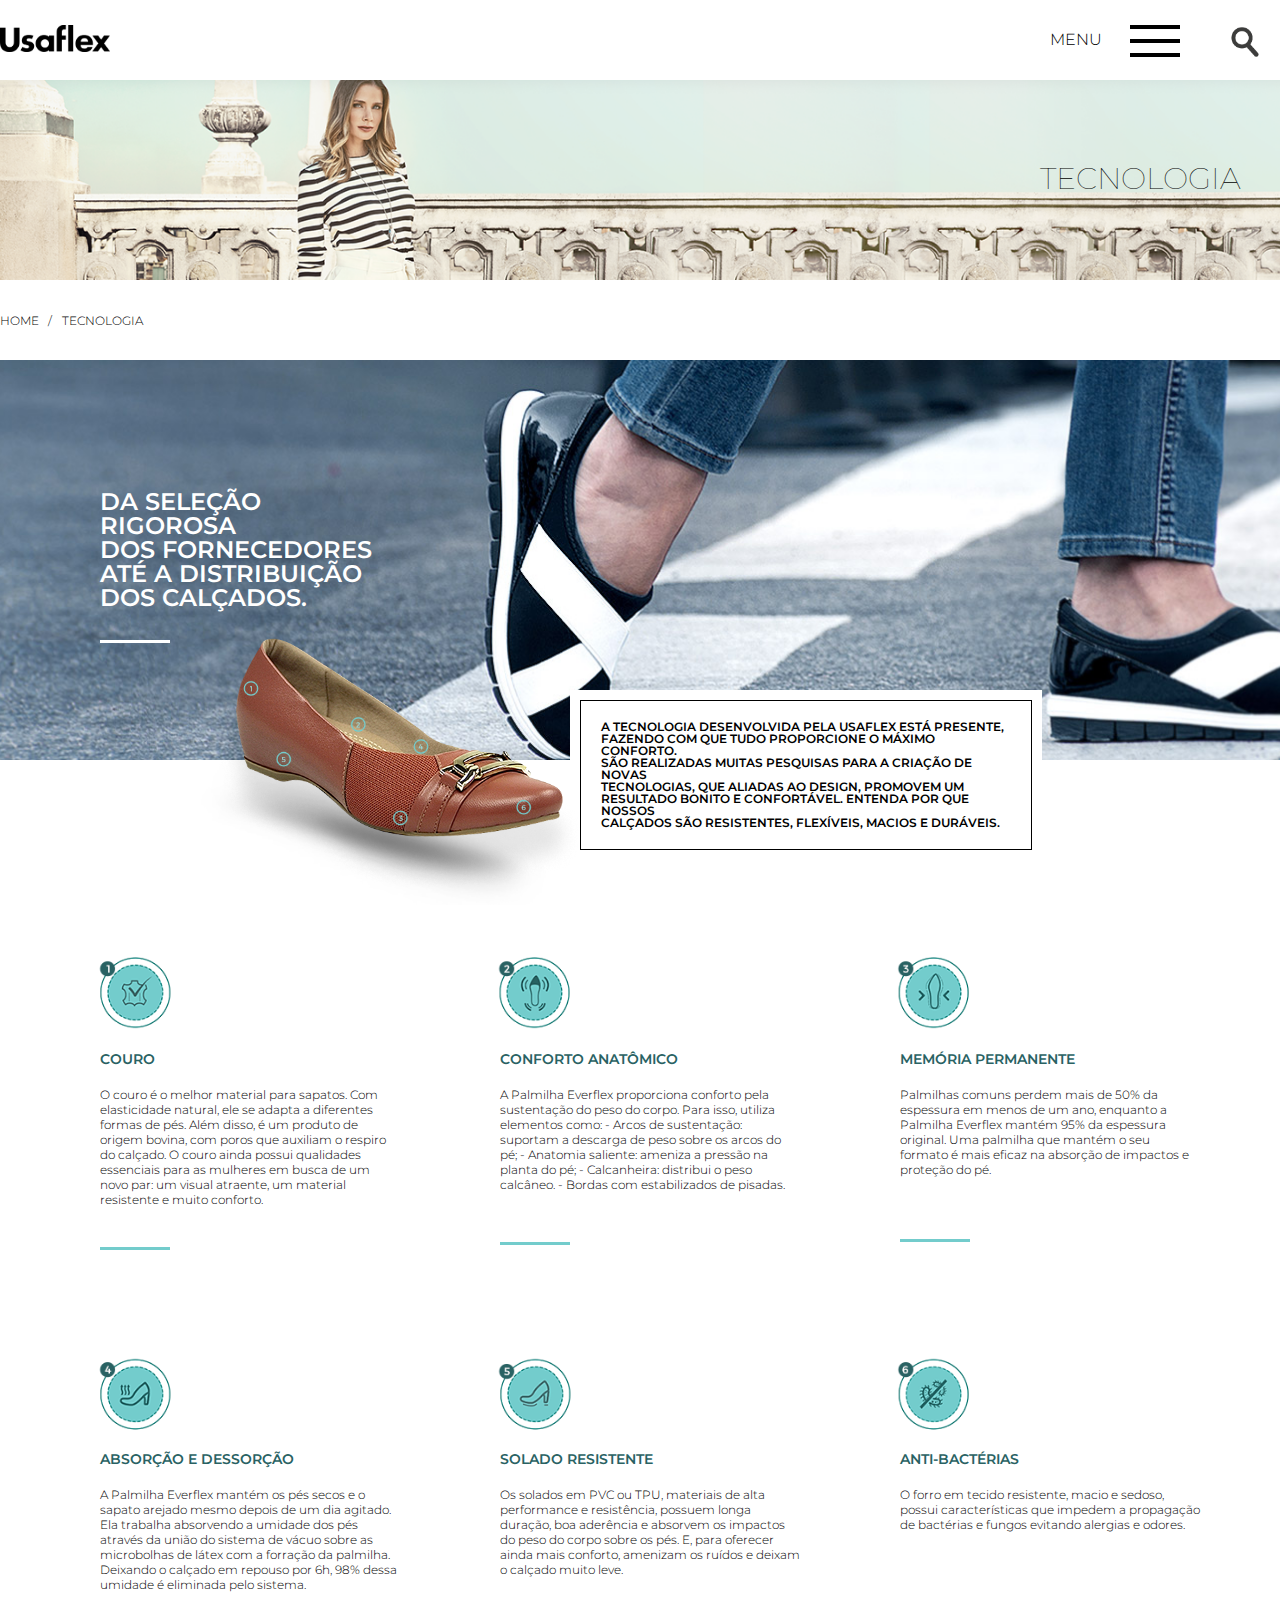
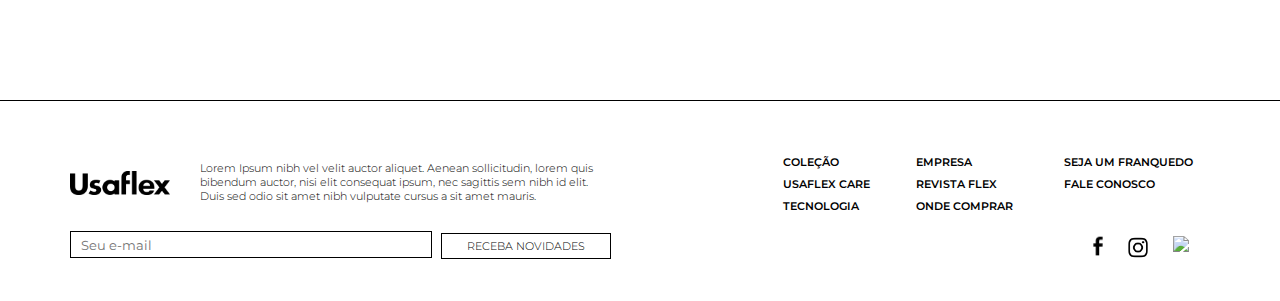
==== onde_encontrar.html @ f4e1df0f "Terceiro commit" ====
<!DOCTYPE html>
<html lang="en">
  <head>
    <meta charset="utf-8">
    <title>Usaflex - Onde Encontrar</title>
    <meta name="viewport" content="width=device-width, user-scalable=no, initial-scale=1, maximum-scale=1">
    <link href="https://fonts.googleapis.com/css?family=Montserrat:300,300i,400,400i,500,500i,600,600i,700,700i" rel="stylesheet">
    <link rel="stylesheet" type="text/css" href="css/onde_encontrar.css">
  </head>

  <body>

  <!-- VERSAO DESKTOP -->
  <div id="desktop-version">

        <!-- Header -->
        <header id="header-empresa">

          <!-- Menu Depois de Clicado-->
          <nav class="menu-after-responsive">
             <a href="#" class="link-after-responsive">
                 <div id="menu-after-responsive-container-1">
                    <p class="menu-after-responsive-text-first-1">Coleção</p>
                    <p class="menu-after-responsive-text-first-2">Lorem Ipsum Aenean sollicitu</p>
                 </div>
             </a>

             <a href="#" class="link-after-responsive">
                 <div id="menu-after-responsive-container-2">
                    <p class="menu-after-responsive-text-first-1">Usaflex Care</p>
                    <p class="menu-after-responsive-text-first-2">Lorem Ipsum Aenean sollicitu</p>
                 </div>
             </a>

             <a href="#" class="link-after-responsive">
                 <div id="menu-after-responsive-container-3">
                    <p class="menu-after-responsive-text-first-1">Tecnologia</p>
                    <p class="menu-after-responsive-text-first-2">Lorem Ipsum Aenean sollicitu</p>
                 </div>
             </a>

             <a href="#" class="link-after-responsive">
                 <div id="menu-after-responsive-container-4">
                    <p class="menu-after-responsive-text-first-1">Empresa</p>
                    <p class="menu-after-responsive-text-first-2">Lorem Ipsum Aenean sollicitu</p>
                 </div>
             </a>

             <a href="#" class="link-after-responsive">
                 <div id="menu-after-responsive-container-5">
                    <p class="menu-after-responsive-text-first-1">Revista Flex</p>
                    <p class="menu-after-responsive-text-first-2">Lorem Ipsum Aenean sollicitu</p>
                 </div>
             </a>

             <a href="#" class="link-after-responsive">
                 <div id="menu-after-responsive-container-6">
                    <p class="menu-after-responsive-text-first-1">Franqueados</p>
                    <p class="menu-after-responsive-text-first-2">Lorem Ipsum Aenean sollicitu</p>
                 </div>
             </a>

             <a href="#" class="link-after-responsive">
                 <div id="menu-after-responsive-container-7">
                    <p class="menu-after-responsive-text-first-1">Últimas Notícias</p>
                    <p class="menu-after-responsive-text-first-2">Lorem Ipsum Aenean sollicitu</p>
                 </div>
             </a>

             <a href="#" class="link-after-close">
                 <div id="menu-after-responsive-container-8">
                    <p class="menu-after-close">Fechar</p>
                 </div>
             </a>

          </nav>
          <!-- Fim Menu Depois de Clicado-->

          <div id="header-limit" class="responsive">
              <figure id="logo">
                <img src="img/logo.png" class="logo">
              </figure>

              <nav id="menu-desktop">
                <p class="menu-desktop-text">Menu</p>

                <div class="menu-hamburger">
                  <div class="trace"></div>
                  <div class="trace"></div>
                  <div class="trace"></div>
                </div>

                <img src="img/lupa.png" class="lupa">

              </nav>

           </div>

        </header>
        <!-- Fim Header -->

        <!-- BG Empresa -->
        <section id="bg-empresa">
          <article id="bg-empresa" class="responsive">
            <p class="text-empresa">Tecnologia</p>

            <ul id="breadcrumb">
              <li><a href="#" class="brd-link-1">Home &nbsp;&nbsp;/</a></li>
              <li><a href="#" class="brd-link-1">&nbsp;&nbsp;Tecnologia</a></li>
            </ul>

          </article>
        </section>
        <!-- Fim BG Empresa -->
      
        <!-- Tecnologia Intro -->
        <section id="tecnologia-intro">
            
            <div id="tecnologia-bg"></div>
            
            <article id="tecnologia-intro" class="responsive">
                
                <div id="tecnologia-intro-title">
                    <p class="tecnologia-intro-title">
                        Da seleção<br>
                        rigorosa<br>
                        dos fornecedores<br>
                        até a distribuição<br>
                        dos calçados.
                    </p>
                    
                    <div id="divider_1"></div>
                </div>
                
                <img src="img/tecnologia-sapato.png" class="tecnologia-sapato">
                
                <div id="tecnologia-info-border">
                    <p class="tecnologia-info-border">
                        A tecnologia desenvolvida pela Usaflex está presente,<br>
                        fazendo com que tudo proporcione o máximo conforto.<br>
                        São realizadas muitas pesquisas para a criação de novas<br>
                        tecnologias, que aliadas ao design, promovem um<br>
                        resultado bonito e confortável. Entenda por que nossos<br>
                        calçados são resistentes, flexíveis, macios e duráveis.</p>
                </div>
                
            </article>
        </section>
        <!-- Fim Tecnologia Intro -->
      
        <!-- Tecnologia Descrição -->
        <section id="tecnologia-descricao">
            <article id="tecnologia-descricao" class="responsive">
                
                <figure id="couro">
                    <img src="img/tec-icon-1.png" class="tec-icon-1">
                    <p class="couro-title">Couro</p>
                    <br>
                    <p class="couro-text">O couro é o melhor material para sapatos. Com elasticidade
                        natural, ele se adapta a diferentes formas de pés. Além disso,
                        é um produto de origem bovina, com poros que auxiliam o respiro do calçado. O couro ainda possui qualidades essenciais para as mulheres em busca de um novo par: um visual atraente, um material resistente e muito conforto.</p>
                    <div id="divider_tec_1"></div>
                </figure>
                
                <figure id="conforto-anatomico">
                    <img src="img/tec-icon-2.png" class="tec-icon-2">
                    <p class="conforto-anatomico-title">Conforto Anatômico</p>
                    <br>
                    <p class="conforto-anatomico-text">A Palmilha Everflex proporciona conforto pela sustentação do peso do corpo. Para isso, utiliza elementos como: - Arcos de sustentação: suportam a descarga de peso sobre os arcos do pé; - Anatomia saliente: ameniza a pressão na planta do pé; - Calcanheira: distribui o peso calcâneo. - Bordas com estabilizados de pisadas.</p>
                    <div id="divider_tec_2"></div>
                </figure>
                
                <figure id="memoria-permanente">
                    <img src="img/tec-icon-3.png" class="tec-icon-3">
                    <p class="memoria-permanente-title">Memória Permanente</p>
                    <br>
                    <p class="memoria-permanente-text">Palmilhas comuns perdem mais de 50% da espessura em menos de um ano, enquanto a Palmilha Everflex mantém 95% da espessura original. Uma palmilha que mantém o seu formato é mais eficaz na absorção de impactos e proteção do pé.</p>
                    <div id="divider_tec_3"></div>
                </figure>
                
                <figure id="absorcao-e-dessorcao">
                    <img src="img/tec-icon-4.png" class="tec-icon-4">
                    <p class="absorcao-e-dessorcao-title">Absorção e Dessorção</p>
                    <br>
                    <p class="absorcao-e-dessorcao-text">A Palmilha Everflex mantém os pés secos e o sapato arejado mesmo depois de um dia agitado. Ela trabalha absorvendo a umidade dos pés através da união do sistema de vácuo sobre as microbolhas de látex com a forração da palmilha. Deixando o calçado em repouso por 6h, 98% dessa umidade é eliminada pelo sistema.</p>
                </figure>
                
                <figure id="solado-resistente">
                    <img src="img/tec-icon-5.png" class="tec-icon-5">
                    <p class="solado-resistente-title">Solado Resistente</p>
                    <br>
                    <p class="solado-resistente-text">Os solados em PVC ou TPU, materiais de alta performance e resistência, possuem longa duração, boa aderência e absorvem os impactos do peso do corpo sobre os pés. E, para oferecer ainda mais conforto, amenizam os ruídos e deixam o calçado muito leve.</p>
                </figure>
                
                <figure id="anti-bacterias">
                    <img src="img/tec-icon-6.png" class="tec-icon-6">
                    <p class="anti-bacterias-title">Anti-Bactérias</p>
                    <br>
                    <p class="anti-bacterias-text">O forro em tecido resistente, macio e sedoso, possui características que impedem a propagação de bactérias e fungos evitando alergias e odores.</p>
                </figure>
                
            </article>
        </section>
        <!-- Fim Tecnologia Descrição -->
      
        
        <!-- Footer -->
        <footer id="rodape">
          <article id="rodape-area" class="responsive">

            <!-- Logo Footer -->
            <figure id="logo-footer">
              <img src="img/logo.png" class="logo-footer">
            </figure>

            <!-- Detalhes Footer -->
            <div id="detalhes-footer">
              <p class="detalhes-footer">Lorem Ipsum nibh vel velit auctor aliquet. Aenean sollicitudin, lorem quis
              <br>bibendum auctor, nisi elit consequat ipsum, nec sagittis sem nibh id elit.<br>Duis sed odio sit amet
              nibh vulputate cursus a sit amet mauris.</p>
            </div>

            <!-- Newsletter -->
            <div id="newsletter">
              <input type="email" name="newsletter" class="newsletter" placeholder="Seu e-mail">
              <a href="" class="btn-newsletter">Receba Novidades</a>
            </div>

                <ul class="links-footer-1">
                  <li><a href="">Coleção</a></li>
                  <li><a href="">Usaflex Care</a></li>
                  <li><a href="">Tecnologia</a></li>
                </ul>

                <ul class="links-footer-2">
                  <li><a href="">Empresa</a></li>
                  <li><a href="">Revista Flex</a></li>
                  <li><a href="">Onde Comprar</a></li>
                </ul>

                <ul class="links-footer-3">
                  <li><a href="">Seja Um Franquedo</a></li>
                  <li><a href="">Fale Conosco</a></li>
                </ul>

                <!-- Social Media -->
                <figure id="social-media">
                  <a href=""><img src="img/facebook-high.png" class="facebook"></a>
                  <a href=""><img src="img/instagram-high.png" class="instagram"></a>
                  <a href=""><img src="img/youtube-high.png" class="youtube"></a>
                </figure>

          </article>
        </footer>
        <!-- Fim Footer -->

    </div>
    <!-- FIM VERSAO DESKTOP -->

    <!-- VERSAO MOBILE -->
    <div id="mobile-version">

       <!-- Header Responsivo -->
       <header id="header-responsive">

         <!-- Menu Depois de Clicado-->
         <nav class="menu-after-responsive">
            <a href="#" class="link-after-responsive">
                <div id="menu-after-responsive-container-1">
                   <p class="menu-after-responsive-text-first-1">Coleção</p>
                   <p class="menu-after-responsive-text-first-2">Lorem Ipsum Aenean sollicitu</p>
                </div>
            </a>

            <a href="#" class="link-after-responsive">
                <div id="menu-after-responsive-container-2">
                   <p class="menu-after-responsive-text-first-1">Usaflex Care</p>
                   <p class="menu-after-responsive-text-first-2">Lorem Ipsum Aenean sollicitu</p>
                </div>
            </a>

            <a href="#" class="link-after-responsive">
                <div id="menu-after-responsive-container-3">
                   <p class="menu-after-responsive-text-first-1">Tecnologia</p>
                   <p class="menu-after-responsive-text-first-2">Lorem Ipsum Aenean sollicitu</p>
                </div>
            </a>

            <a href="#" class="link-after-responsive">
                <div id="menu-after-responsive-container-4">
                   <p class="menu-after-responsive-text-first-1">Empresa</p>
                   <p class="menu-after-responsive-text-first-2">Lorem Ipsum Aenean sollicitu</p>
                </div>
            </a>

            <a href="#" class="link-after-responsive">
                <div id="menu-after-responsive-container-5">
                   <p class="menu-after-responsive-text-first-1">Revista Flex</p>
                   <p class="menu-after-responsive-text-first-2">Lorem Ipsum Aenean sollicitu</p>
                </div>
            </a>

            <a href="#" class="link-after-responsive">
                <div id="menu-after-responsive-container-6">
                   <p class="menu-after-responsive-text-first-1">Franqueados</p>
                   <p class="menu-after-responsive-text-first-2">Lorem Ipsum Aenean sollicitu</p>
                </div>
            </a>

            <a href="#" class="link-after-responsive">
                <div id="menu-after-responsive-container-7">
                   <p class="menu-after-responsive-text-first-1">Últimas Notícias</p>
                   <p class="menu-after-responsive-text-first-2">Lorem Ipsum Aenean sollicitu</p>
                </div>
            </a>

            <a href="#" class="link-after-close">
                <div id="menu-after-responsive-container-8">
                   <p class="menu-after-close">Fechar</p>
                </div>
            </a>

         </nav>
         <!-- Fim Menu Depois de Clicado-->

         <figure id="logo-responsive" class="responsive">
           <img src="img/logo.png" class="logo-responsive">
         </figure>

         <div class="menu-hamburger" class="responsive">
           <div class="trace"></div>
           <div class="trace"></div>
           <div class="trace"></div>
         </div>

       </header>
       <!-- Header Responsivo -->

       <!-- IMAGEM HEADER -->
       <section id="bg-fixed-responsive"></section>
       <!-- FIM IMAGEM HEADER -->

       <!-- TECNOLOGIA INTRO RESPONSIVE -->
       <section id="tecnologia-intro-responsive">
           <article id="tecnologia-intro-responsive" class="responsive">
               
               <div id="tecnologia-intro-title">
                   <p class="tecnologia-title">Tecnologia</p>
               </div>
               
               <div id="tecnologia-bg">
                   
               </div>
               
               <div id="tecnologia-intro-title-2">
                   
                   <p class="tecnologia-bg-title">
                       Da seleção
                       rigorosa<br>
                       dos fornecedores<br>
                       até a distribuição<br>
                       dos calçados</p>
                   
               </div>
               
               <div id="tecnologia-info-border">
                    <p class="tecnologia-info-border">
                        A tecnologia desenvolvida pela Usaflex está presente,<br>
                        fazendo com que tudo proporcione o máximo conforto.<br>
                        São realizadas muitas pesquisas para a criação de novas<br>
                        tecnologias, que aliadas ao design, promovem um<br>
                        resultado bonito e confortável. Entenda por que nossos<br>
                        calçados são resistentes, flexíveis, macios e duráveis.</p>
                </div>
               
               <div id="divider"></div>
               
           </article>
       </section>
       <!-- FIM TECNOLOGIA INTRO RESPONSIVE -->
        
       <!-- Tecnologia Descrição -->
       <section id="tecnologia-descricao">
            <article id="tecnologia-descricao" class="responsive">
                
                <figure id="couro">
                    <img src="img/tec-icon-1.png" class="tec-icon-1">
                    <p class="couro-title">Couro</p>
                    <br>
                    <p class="couro-text">O couro é o melhor material para sapatos. Com elasticidade
                        natural, ele se adapta a diferentes formas de pés. Além disso,
                        é um produto de origem bovina, com poros que auxiliam o respiro do calçado. O couro ainda possui qualidades essenciais para as mulheres em busca de um novo par: um visual atraente, um material resistente e muito conforto.</p>
                    <div id="divider_tec_1"></div>
                </figure>
                
                <figure id="conforto-anatomico">
                    <img src="img/tec-icon-2.png" class="tec-icon-2">
                    <p class="conforto-anatomico-title">Conforto Anatômico</p>
                    <br>
                    <p class="conforto-anatomico-text">A Palmilha Everflex proporciona conforto pela sustentação do peso do corpo. Para isso, utiliza elementos como: - Arcos de sustentação: suportam a descarga de peso sobre os arcos do pé; - Anatomia saliente: ameniza a pressão na planta do pé; - Calcanheira: distribui o peso calcâneo. - Bordas com estabilizados de pisadas.</p>
                    <div id="divider_tec_2"></div>
                </figure>
                
                <figure id="memoria-permanente">
                    <img src="img/tec-icon-3.png" class="tec-icon-3">
                    <p class="memoria-permanente-title">Memória Permanente</p>
                    <br>
                    <p class="memoria-permanente-text">Palmilhas comuns perdem mais de 50% da espessura em menos de um ano, enquanto a Palmilha Everflex mantém 95% da espessura original. Uma palmilha que mantém o seu formato é mais eficaz na absorção de impactos e proteção do pé.</p>
                    <div id="divider_tec_3"></div>
                </figure>
                
                <figure id="absorcao-e-dessorcao">
                    <img src="img/tec-icon-4.png" class="tec-icon-4">
                    <p class="absorcao-e-dessorcao-title">Absorção e Dessorção</p>
                    <br>
                    <p class="absorcao-e-dessorcao-text">A Palmilha Everflex mantém os pés secos e o sapato arejado mesmo depois de um dia agitado. Ela trabalha absorvendo a umidade dos pés através da união do sistema de vácuo sobre as microbolhas de látex com a forração da palmilha. Deixando o calçado em repouso por 6h, 98% dessa umidade é eliminada pelo sistema.</p>
                    <div id="divider_tec_4"></div>
                </figure>
                
                <figure id="solado-resistente">
                    <img src="img/tec-icon-5.png" class="tec-icon-5">
                    <p class="solado-resistente-title">Solado Resistente</p>
                    <br>
                    <p class="solado-resistente-text">Os solados em PVC ou TPU, materiais de alta performance e resistência, possuem longa duração, boa aderência e absorvem os impactos do peso do corpo sobre os pés. E, para oferecer ainda mais conforto, amenizam os ruídos e deixam o calçado muito leve.</p>
                </figure>
                
                <figure id="anti-bacterias">
                    <img src="img/tec-icon-6.png" class="tec-icon-6">
                    <p class="anti-bacterias-title">Anti-Bactérias</p>
                    <br>
                    <p class="anti-bacterias-text">O forro em tecido resistente, macio e sedoso, possui características que impedem a propagação de bactérias e fungos evitando alergias e odores.</p>
                </figure>
                
            </article>
        </section>
        <!-- Fim Tecnologia Descrição -->
        
       <!-- Footer responsive -->
       <footer id="footer-responsive">
         <article id="footer-responsive" class="responsive">

           <div id="footer-infos-responsive-1">
             <img src="img/phone.png" class="phone">
             <p class="footer-responsive-info-t-1">Entre em contato:</p>
             <p class="footer-responsive-info-t-2">(51) 3549-8100</p>
           </div>

           <div id="footer-infos-responsive-2">
             <img src="img/pin.png" class="pin">
             <p class="footer-responsive-info-t-3">Rua Mal. Deodoro da Fonseca, 530<br>Igrejinha-RS<br>CNPJ: 86.900.925/0001-04 </p>
           </div>

           <a href="#" class="btn-ver-mapa">Ver Mapa</a>

           <div id="footer-infos-responsive-3">
             <p class="footer-responsive-info-t-4">ASSESSORIA DE COMUNICAÇÃO</p>
             <p class="footer-responsive-info-t-5">DEZOITO</p>
             <br>
             <p class="footer-responsive-info-t-6">Ana Molina</p>
             <a href="" class="footer-responsive-email-1">ana.molina@dezoitocom.com.br</a>
             <br><br><br>
             <p class="footer-responsive-info-t-7">Juliana Antunes</p>
             <a href="" class="footer-responsive-email-2">juliana.antunes@dezoitocom.com.br</a>
             <br>
             <p class="text-copyright-responsive">USAFLEX © 2017. DIREITOS RESERVADOS</p>
           </div>

         </article>

         <div id="footer-infos-line-1"></div>

         <div id="footer-infos-line-2"></div>

       </footer>
       <!-- FIM FOOTER RESPONSIVE -->

    </div>
    <!-- FIM VERSAO MOBILE -->

    <!-- Javascripts -->
    <script src="https://ajax.googleapis.com/ajax/libs/jquery/3.2.1/jquery.min.js"></script>
    <script src="js/slider-content.js"></script>
    <script src="js/menu-responsive.js"></script>
    <script src="js/form-modal.js"></script>

  </body>
</html>
---- css/onde_encontrar.css ----
@media (min-width:1279px) and (min-device-width:1279px) and (max-width:2460px){

    @import url('https:/760/fonts.googleapis.com/css?family=Montserrat:400,400i,500,500i,600,600i,700,700i,800,800i,900');

    *{
      margin:0;
      padding: 0;
    }

    body{
      font-family: 'Montserrat', sans-serif;
      font-weight: 300;
      overflow-x: hidden;
    }

    /* LAYOUT FLUIDO */
    .responsive{
      position: absolute;
      left:50%;
      right: 50%;
    }

    #mobile-version{
      display: none;
    }

    /* MENU AFTER RESPONSIVE */
    nav.menu-after-responsive{
      position: absolute;
      width:100%;
      height:800px;
      background-color:rgba(255, 255, 255, 0.9);;
      z-index:30;
      display: none;
    }

    /* MENU AFTER RESPONSIVE CONTAINER 1  */
    div#menu-after-responsive-container-1{
      position: absolute;
      width: 100%;
      height:100px;
      border-bottom: 1px solid #5b5b5a;
    }

    p.menu-after-responsive-text-first-1{
      position: relative;
      margin-top:25px;
      text-align: center;
      font-size:24px;
      text-transform: uppercase;
      font-weight: 600;
      color:#000;
    }

    p.menu-after-responsive-text-first-2{
      position: relative;
      margin-top:0px;
      text-align: center;
      font-size:14px;
      font-weight: 300;
      color: #5b5b5a;
    }

    /* MENU AFTER RESPONSIVE CONTAINER 2  */
    div#menu-after-responsive-container-2{
      position: absolute;
      width: 100%;
      height:100px;
      border-bottom: 1px solid #5b5b5a;
      margin-top: 100px;
    }

    /* MENU AFTER RESPONSIVE CONTAINER 3  */
    div#menu-after-responsive-container-3{
      position: absolute;
      width: 100%;
      height: 100px;
      border-bottom: 1px solid #5b5b5a;
      margin-top:200px;
    }

    /* MENU AFTER RESPONSIVE CONTAINER 4  */
    div#menu-after-responsive-container-4{
      position: absolute;
      width: 100%;
      height: 100px;
      border-bottom: 1px solid #5b5b5a;
      margin-top:300px;
    }

    /* MENU AFTER RESPONSIVE CONTAINER 5  */
    div#menu-after-responsive-container-5{
      position: absolute;
      width: 100%;
      height: 100px;
      border-bottom: 1px solid #5b5b5a;
      margin-top:400px;
    }

    /* MENU AFTER RESPONSIVE CONTAINER 6  */
    div#menu-after-responsive-container-6{
      position: absolute;
      width: 100%;
      height: 100px;
      border-bottom: 1px solid #5b5b5a;
      margin-top:500px;
    }

    /* MENU AFTER RESPONSIVE CONTAINER 7  */
    div#menu-after-responsive-container-7{
      position: absolute;
      width: 100%;
      height: 100px;
      border-bottom: 1px solid #5b5b5a;
      margin-top:600px;
    }

    /* MENU AFTER RESPONSIVE CONTAINER 8  */
    div#menu-after-responsive-container-8{
      position: absolute;
      width: 100%;
      height: 100px;
      border-bottom: 1px solid #5b5b5a;
      margin-top:700px;
    }

    p.menu-after-close{
      position: relative;
      margin-top:40px;
      text-align: center;
      font-size:24px;
      text-transform: uppercase;
      font-weight: 600;
      color:#000;
    }


    div#menu-after-responsive-container-1:hover, div#menu-after-responsive-container-2:hover,
    div#menu-after-responsive-container-3:hover, div#menu-after-responsive-container-4:hover,
    div#menu-after-responsive-container-5:hover, div#menu-after-responsive-container-6:hover,
    div#menu-after-responsive-container-7:hover, div#menu-after-responsive-container-8:hover{
      background-color: #d9d9d9;
      border-top: 1px solid #5b5b5a;
      transition: all 0.4s linear;
    }

    /* HEADER */
    header#header-empresa{
      position: absolute;
      width: 100%;
      height:160px;
    }

    div#header-limit{
      position: absolute;
      width: 1280px;
      height: 80px;
      margin-left: -640px;

    }

    p.menu-desktop-text{
      position: absolute;
      float: left;
      text-transform: uppercase;
      margin-left:1050px;
      margin-top:30px;
    }

    .logo{
      position: relative;
      float: left;
      width:110px;
      margin-top:25px;
    }

    .menu-hamburger{
      position: relative;
      float: right;
      width:50px;
      height:30px;
      margin-top:25px;
      margin-right:100px;
      cursor: pointer;
    }

    .trace{
      width: 50px;
      height:4px;
      background-color: #000;
      margin-bottom:10px;
    }

    img.lupa{
      position: relative;
      float: right;
      width:30px;
      margin-top: 25px;
      margin-right: -130px;
      cursor: pointer;
    }

    /* Breadcrumb */
    ul#breadcrumb{
      position: absolute;
      float:left;
      margin-top:230px;
      margin-left:-640px;
    }

    ul#breadcrumb li{
      list-style: none;
      display: inline-block;
    }

    ul#breadcrumb li a{
      text-decoration: none;
      color:#000;
      text-transform: uppercase;
      font-size: 12px;
    }

    ul#breadcrumb li a:hover{
      color:#979796;
      transition: all 0.4s linear;
    }

    p.text-empresa{
      position: absolute;
      float: left;
      margin-left:400px;
      margin-top:80px;
      text-transform: uppercase;
      font-weight:100;
      font-size: 30px;
    }

    /* BG EMPRESA */
    section#bg-empresa{
      position: absolute;
      width: 100%;
      height:200px;
      margin-top:80px;
      background: url(../img/bg_internaflex.png) no-repeat center center;
      background-size: cover; /*Css padrão*/
      -webkit-background-size: cover; /*Css safari e chrome*/
      -moz-background-size: cover; /*Css firefox*/
      -ms-background-size: cover; /*Css IE */
      -o-background-size: cover; /*Css Opera*/
      z-index: 20;
    }

    article#bg-empresa{
      position: absolute;
      width:100%6
      height: 350px;
    }
    
    /* TECNOLOGIA INTRO */
    section#tecnologia-intro{
        position: absolute;
        width:100%;
        height:600px;
        margin-top:360px;
    }
    
    article#tecnologia-intro{
        width:1280px;
        height:600px;
        margin-left:-640px;
    }
    
    div#tecnologia-bg{
        position: absolute;
        width:100%;
        height: 400px;
        background: url(../img/tecnologia-bg.jpg) no-repeat center center;
        background-size: cover; /*Css padrão*/
      -webkit-background-size: cover; /*Css safari e chrome*/
      -moz-background-size: cover; /*Css firefox*/
      -ms-background-size: cover; /*Css IE */
      -o-background-size: cover; /*Css Opera*/
    }
    
    div#tecnologia-intro-title{
        position: absolute;
        float:left;
        margin-left:100px;
        margin-top:130px;
    }
    
    p.tecnologia-intro-title{
        font-size: 24px;
        font-weight: 600;
        color:#fff;
        text-transform: uppercase;
        line-height: 100%;
    }
    
    div#divider_1{
        position: absolute;
        width:70px;
        height: 3px;
        background-color:#fff;
        margin-top:30px;
    }
    
    img.tecnologia-sapato{
        position: absolute;
        float: left;
        margin-left:200px;
        width: 400px;
        margin-top:250px;
        z-index: 20;
    }
    
    div#tecnologia-info-border{
        position: absolute;
        float:left;
        background-color:#fff;
        margin-left:570px;
        margin-top:330px;
        padding: 10px 10px 10px 10px;
    }
    
    p.tecnologia-info-border{
        font-size:12px;
        text-transform: uppercase;
        font-weight: 600;
        line-height: 100%;
        border:1px solid #000;
        padding: 20px 20px 20px 20px;
        width:410px;
    }
    
    /* TECNOLOGIA DESCRICAO */
    section#tecnologia-descricao{
        position: absolute;
        width:100%;
        height: 800px;
        margin-top:900px;
    }
    
    article#tecnologia-descricao{
        width:1280px;
        height:800px;
        margin-left:-640px;
    }
    
    /* COURO */
    figure#couro{
        position: absolute;
        margin-top:150px;
        margin-left:100px;
    }
    
    p.couro-title{
        font-size: 14px;
        font-weight: 600;
        color:#296263;
        text-transform: uppercase;
    }
    
    img.tec-icon-1{
        position: absolute;
        width:90px;
        margin-left:-10px;
        margin-top:-100px;
    }
    
    p.couro-text{
        font-size: 12px;
        width:300px;
    }
    
    div#divider_tec_1{
        position: absolute;
        width:70px;
        height: 3px;
        background-color:#73cccc;
        margin-top:40px;
    }
    
    /* CONFORTO ANATOMICO */
    figure#conforto-anatomico{
        position: absolute;
        margin-top:150px;
        margin-left:500px;
    }
    
    p.conforto-anatomico-title{
        font-size: 14px;
        font-weight: 600;
        color:#296263;
        text-transform: uppercase;
    }
    
    img.tec-icon-2{
        position: absolute;
        width:90px;
        margin-left:-10px;
        margin-top:-100px;
    }
    
    p.conforto-anatomico-text{
        font-size: 12px;
        width:300px;
    }
    
    div#divider_tec_2{
        position: absolute;
        width:70px;
        height: 3px;
        background-color:#73cccc;
        margin-top:50px;
    }
    
    /* MEMORIA PERMANENTE */
    figure#memoria-permanente{
        position: absolute;
        margin-top:150px;
        margin-left:900px;
    }
    
    p.memoria-permanente-title{
        font-size: 14px;
        font-weight: 600;
        color:#296263;
        text-transform: uppercase;
    }
    
    img.tec-icon-3{
        position: absolute;
        width:90px;
        margin-left:-10px;
        margin-top:-100px;
    }
    
    p.memoria-permanente-text{
        font-size: 12px;
        width:300px;
    }
    
    div#divider_tec_3{
        position: absolute;
        width:70px;
        height: 3px;
        background-color:#73cccc;
        margin-top:62px;
    }
    
    /* ABSORCAO E DESSORCAO */
    figure#absorcao-e-dessorcao{
        position: absolute;
        margin-top:550px;
        margin-left:100px;
    }
    
    p.absorcao-e-dessorcao-title{
        font-size: 14px;
        font-weight: 600;
        color:#296263;
        text-transform: uppercase;
    }
    
    img.tec-icon-4{
        position: absolute;
        width:90px;
        margin-left:-10px;
        margin-top:-100px;
    }
    
    p.absorcao-e-dessorcao-text{
        font-size: 12px;
        width:300px;
    }
    
    /* SOLADO RESISTENTE */
    figure#solado-resistente{
        position: absolute;
        margin-top:550px;
        margin-left:500px;
    }
    
    p.solado-resistente-title{
        font-size: 14px;
        font-weight: 600;
        color:#296263;
        text-transform: uppercase;
    }
    
    img.tec-icon-5{
        position: absolute;
        width:90px;
        margin-left:-10px;
        margin-top:-100px;
    }
    
    p.solado-resistente-text{
        font-size: 12px;
        width:300px;
    }
    
    /* ANTI-BACTERIAS */
    figure#anti-bacterias{
        position: absolute;
        margin-top:550px;
        margin-left:900px;
    }
    
    p.anti-bacterias-title{
        font-size: 14px;
        font-weight: 600;
        color:#296263;
        text-transform: uppercase;
    }
    
    img.tec-icon-6{
        position: absolute;
        width:90px;
        margin-left:-10px;
        margin-top:-100px;
    }
    
    p.anti-bacterias-text{
        font-size: 12px;
        width:300px;
    }
    
    
    /* FOOTER */
    footer#rodape{
      position: absolute;
      width: 100%;
      height: 200px;
      margin-top:1700px;
      border-top:1px solid #000;
    }

    article#rodape-area{
      width: 1270px;
      height: 200px;
      margin-left: -640px;
    }

    .logo-footer{
      position: relative;
      float: left;
      width: 100px;
      margin-left:70px;
      margin-top:70px;
    }

    div#detalhes-footer{
      position: absolute;
      float: left;
      margin-top:60px;
      margin-left: 200px;
    }

    p.detalhes-footer{
      font-size: 11px;
    }

    div#newsletter{
      position: absolute;
      float: left;
      margin-top: 130px;
      margin-left: 70px;
    }

    input.newsletter{
      width: 350px;
      height: 25px;
      padding-left: 10px;
      font-family: 'Montserrat', sans-serif;
      color:#000;
      border:1px solid #000;
      background:none;
    }

    a.btn-newsletter{
      text-decoration: none;
      font-size: 11px;
      color:#000;
      text-transform: uppercase;
      border:1px solid #000;
      padding: 5px 25px 5px 25px;
      margin-left:5px;
    }

    a.btn-newsletter:hover{
      text-decoration: none;
      font-size: 11px;
      color:#fff;
      text-transform: uppercase;
      border:1px solid #000;
      padding: 5px 25px 5px 25px;
      margin-left:5px;
      background-color: #000;
      transition: all 0.4s linear;
    }

    ul.links-footer-1{
      position: relative;
      float: right;
      margin-right:400px;
      margin-top:50px;
    }

    ul.links-footer-1 li{
      list-style: none;
    }

    ul.links-footer-1 li a{
      text-decoration: none;
      color:#000;
      text-transform: uppercase;
      font-size: 11px;
      font-weight: 600;
      line-height: 200%;
    }

    ul.links-footer-1 li a:hover{
      text-decoration: none;
      color:#8f8f8f;
      text-transform: uppercase;
      font-size: 11px;
      font-weight: 600;
      line-height: 200%;
      transition: all 0.3s linear;
    }

    ul.links-footer-2{
      position: relative;
      float: right;
      margin-right:-230px;
      margin-top:50px;
    }

    ul.links-footer-2 li{
      list-style: none;
    }

    ul.links-footer-2 li a{
      text-decoration: none;
      color:#000;
      text-transform: uppercase;
      font-size: 11px;
      font-weight: 600;
      line-height: 200%;
    }

    ul.links-footer-2 li a:hover{
      text-decoration: none;
      color:#8f8f8f;
      text-transform: uppercase;
      font-size: 11px;
      font-weight: 600;
      line-height: 200%;
      transition: all 0.3s linear;
    }

    ul.links-footer-3{
      position: relative;
      float: right;
      margin-right:-410px;
      margin-top:50px;
    }

    ul.links-footer-3 li{
      list-style: none;
    }

    ul.links-footer-3 li a{
      text-decoration: none;
      color:#000;
      text-transform: uppercase;
      font-size: 11px;
      font-weight: 600;
      line-height: 200%;
    }

    ul.links-footer-3 li a:hover{
      text-decoration: none;
      color:#8f8f8f;
      text-transform: uppercase;
      font-size: 11px;
      font-weight: 600;
      line-height: 200%;
      transition: all 0.3s linear;
    }

    figure#social-media{
      position: relative;
      float: right;
      margin-top: 130px;
      margin-right: -300px;
    }

    .facebook{
      position: absolute;
      width: 30px;
    }

    .instagram{
      position: absolute;
      width: 30px;
      margin-top:5px;
      margin-left:40px;
    }

    .youtube{
      position: absolute;
      width: 30px;
      margin-top:5px;
      margin-left:90px;
    }
}

@media (min-width:1020px) and (min-device-width:1020px) and (max-width:1278px){

    @import url('https:/760/fonts.googleapis.com/css?family=Montserrat:400,400i,500,500i,600,600i,700,700i,800,800i,900');

    *{
      margin:0;
      padding: 0;
    }

    body{
      font-family: 'Montserrat', sans-serif;
      overflow-x: hidden;
    }

    /* LAYOUT FLUIDO */
    .responsive{
      position: absolute;
      left:50%;
      right: 50%;
    }

    #mobile-version{
      display: none;
    }

    /* MENU AFTER RESPONSIVE */
    nav.menu-after-responsive{
      position: absolute;
      width:100%;
      height:800px;
      background-color:rgba(255, 255, 255, 0.9);;
      z-index:30;
      display: none;
    }

    /* MENU AFTER RESPONSIVE CONTAINER 1  */
    div#menu-after-responsive-container-1{
      position: absolute;
      width: 100%;
      height:100px;
      border-bottom: 1px solid #5b5b5a;
    }

    p.menu-after-responsive-text-first-1{
      position: relative;
      margin-top:25px;
      text-align: center;
      font-size:24px;
      text-transform: uppercase;
      font-weight: 600;
      color:#000;
    }

    p.menu-after-responsive-text-first-2{
      position: relative;
      margin-top:0px;
      text-align: center;
      font-size:14px;
      font-weight: 300;
      color: #5b5b5a;
    }

    /* MENU AFTER RESPONSIVE CONTAINER 2  */
    div#menu-after-responsive-container-2{
      position: absolute;
      width: 100%;
      height:100px;
      border-bottom: 1px solid #5b5b5a;
      margin-top: 100px;
    }

    /* MENU AFTER RESPONSIVE CONTAINER 3  */
    div#menu-after-responsive-container-3{
      position: absolute;
      width: 100%;
      height: 100px;
      border-bottom: 1px solid #5b5b5a;
      margin-top:200px;
    }

    /* MENU AFTER RESPONSIVE CONTAINER 4  */
    div#menu-after-responsive-container-4{
      position: absolute;
      width: 100%;
      height: 100px;
      border-bottom: 1px solid #5b5b5a;
      margin-top:300px;
    }

    /* MENU AFTER RESPONSIVE CONTAINER 5  */
    div#menu-after-responsive-container-5{
      position: absolute;
      width: 100%;
      height: 100px;
      border-bottom: 1px solid #5b5b5a;
      margin-top:400px;
    }

    /* MENU AFTER RESPONSIVE CONTAINER 6  */
    div#menu-after-responsive-container-6{
      position: absolute;
      width: 100%;
      height: 100px;
      border-bottom: 1px solid #5b5b5a;
      margin-top:500px;
    }

    /* MENU AFTER RESPONSIVE CONTAINER 7  */
    div#menu-after-responsive-container-7{
      position: absolute;
      width: 100%;
      height: 100px;
      border-bottom: 1px solid #5b5b5a;
      margin-top:600px;
    }

    /* MENU AFTER RESPONSIVE CONTAINER 8  */
    div#menu-after-responsive-container-8{
      position: absolute;
      width: 100%;
      height: 100px;
      border-bottom: 1px solid #5b5b5a;
      margin-top:700px;
    }

    p.menu-after-close{
      position: relative;
      margin-top:40px;
      text-align: center;
      font-size:24px;
      text-transform: uppercase;
      font-weight: 600;
      color:#000;
    }


    div#menu-after-responsive-container-1:hover, div#menu-after-responsive-container-2:hover,
    div#menu-after-responsive-container-3:hover, div#menu-after-responsive-container-4:hover,
    div#menu-after-responsive-container-5:hover, div#menu-after-responsive-container-6:hover,
    div#menu-after-responsive-container-7:hover, div#menu-after-responsive-container-8:hover{
      background-color: #d9d9d9;
      border-top: 1px solid #5b5b5a;
      transition: all 0.4s linear;
    }

    /* HEADER */
    header#header-empresa{
      position: absolute;
      width: 100%;
      height:160px;
    }

    div#header-limit{
      position: absolute;
      width: 1280px;
      height: 80px;
      margin-left: -640px;

    }

    p.menu-desktop-text{
      position: absolute;
      float: left;
      text-transform: uppercase;
      margin-left:900px;
      margin-top:30px;
    }

    figure#logo{
      position: absolute;
      float: left;
      margin-left:170px;
    }

    .logo{
      position: relative;
      float: left;
      width:110px;
      margin-top:25px;
    }

    .menu-hamburger{
      position: relative;
      float: right;
      width:50px;
      height:30px;
      margin-top:25px;
      margin-right:250px;
      cursor: pointer;
    }

    .trace{
      width: 50px;
      height:4px;
      background-color: #000;
      margin-bottom:10px;
    }

    img.lupa{
      position: relative;
      float: right;
      width:30px;
      margin-top: 25px;
      margin-right: -130px;
      cursor: pointer;
    }

    /* Breadcrumb */
    ul#breadcrumb{
      position: absolute;
      float:left;
      margin-top:230px;
      margin-left:-480px;
    }

    ul#breadcrumb li{
      list-style: none;
      display: inline-block;
    }

    ul#breadcrumb li a{
      text-decoration: none;
      color:#000;
      text-transform: uppercase;
      font-size: 12px;
    }

    ul#breadcrumb li a:hover{
      color:#979796;
      transition: all 0.4s linear;
    }

    p.text-empresa{
      position: absolute;
      float: left;
      margin-left:250px;
      margin-top:80px;
      text-transform: uppercase;
      font-weight:100;
      font-size: 30px;
    }

    /* BG EMPRESA */
    section#bg-empresa{
      position: absolute;
      width: 100%;
      height:200px;
      margin-top:80px;
      background: url(../img/bg_internaflex.png) no-repeat center center;
      background-size: cover; /*Css padrão*/
      -webkit-background-size: cover; /*Css safari e chrome*/
      -moz-background-size: cover; /*Css firefox*/
      -ms-background-size: cover; /*Css IE */
      -o-background-size: cover; /*Css Opera*/
      z-index: 20;
    }

    article#bg-empresa{
      position: absolute;
      width:100%;
      height: 350px;
    }
    
    /* TECNOLOGIA INTRO */
    section#tecnologia-intro{
        position: absolute;
        width:100%;
        height:600px;
        margin-top:360px;
    }
    
    article#tecnologia-intro{
        width:970px;
        height:600px;
        margin-left:-640px;
    }
    
    div#tecnologia-bg{
        position: absolute;
        width:100%;
        height: 400px;
        background: url(../img/tecnologia-bg.jpg) no-repeat center center;
        background-size: cover; /*Css padrão*/
      -webkit-background-size: cover; /*Css safari e chrome*/
      -moz-background-size: cover; /*Css firefox*/
      -ms-background-size: cover; /*Css IE */
      -o-background-size: cover; /*Css Opera*/
    }
    
    div#tecnologia-intro-title{
        position: absolute;
        float:left;
        margin-left:200px;
        margin-top:130px;
    }
    
    p.tecnologia-intro-title{
        font-size: 24px;
        font-weight: 600;
        color:#fff;
        text-transform: uppercase;
        line-height: 100%;
    }
    
    div#divider_1{
        position: absolute;
        width:70px;
        height: 3px;
        background-color:#fff;
        margin-top:30px;
    }
    
    img.tecnologia-sapato{
        position: absolute;
        float: left;
        margin-left:200px;
        width: 400px;
        margin-top:250px;
        z-index: 20;
    }
    
    div#tecnologia-info-border{
        position: absolute;
        float:left;
        background-color:#fff;
        margin-left:570px;
        margin-top:330px;
        padding: 10px 10px 10px 10px;
    }
    
    p.tecnologia-info-border{
        font-size:12px;
        text-transform: uppercase;
        font-weight: 600;
        line-height: 100%;
        border:1px solid #000;
        padding: 20px 20px 20px 20px;
        width:410px;
    }
    
    /* TECNOLOGIA DESCRICAO */
    section#tecnologia-descricao{
        position: absolute;
        width:100%;
        height: 800px;
        margin-top:900px;
    }
    
    article#tecnologia-descricao{
        width:1280px;
        height:800px;
        margin-left:-640px;
    }
    
    /* COURO */
    figure#couro{
        position: absolute;
        margin-top:150px;
        margin-left:200px;
    }
    
    p.couro-title{
        font-size: 14px;
        font-weight: 600;
        color:#296263;
        text-transform: uppercase;
    }
    
    img.tec-icon-1{
        position: absolute;
        width:90px;
        margin-left:-10px;
        margin-top:-100px;
    }
    
    p.couro-text{
        font-size: 12px;
        width:230px;
    }
    
    div#divider_tec_1{
        position: absolute;
        width:70px;
        height: 3px;
        background-color:#73cccc;
        margin-top:40px;
    }
    
    /* CONFORTO ANATOMICO */
    figure#conforto-anatomico{
        position: absolute;
        margin-top:150px;
        margin-left:520px;
    }
    
    p.conforto-anatomico-title{
        font-size: 14px;
        font-weight: 600;
        color:#296263;
        text-transform: uppercase;
    }
    
    img.tec-icon-2{
        position: absolute;
        width:90px;
        margin-left:-10px;
        margin-top:-100px;
    }
    
    p.conforto-anatomico-text{
        font-size: 12px;
        width:230px;
    }
    
    div#divider_tec_2{
        position: absolute;
        width:70px;
        height: 3px;
        background-color:#73cccc;
        margin-top:50px;
    }
    
    /* MEMORIA PERMANENTE */
    figure#memoria-permanente{
        position: absolute;
        margin-top:150px;
        margin-left:850px;
    }
    
    p.memoria-permanente-title{
        font-size: 14px;
        font-weight: 600;
        color:#296263;
        text-transform: uppercase;
    }
    
    img.tec-icon-3{
        position: absolute;
        width:90px;
        margin-left:-10px;
        margin-top:-100px;
    }
    
    p.memoria-permanente-text{
        font-size: 12px;
        width:230px;
    }
    
    div#divider_tec_3{
        position: absolute;
        width:70px;
        height: 3px;
        background-color:#73cccc;
        margin-top:62px;
    }
    
    /* ABSORCAO E DESSORCAO */
    figure#absorcao-e-dessorcao{
        position: absolute;
        margin-top:550px;
        margin-left:200px;
    }
    
    p.absorcao-e-dessorcao-title{
        font-size: 14px;
        font-weight: 600;
        color:#296263;
        text-transform: uppercase;
    }
    
    img.tec-icon-4{
        position: absolute;
        width:90px;
        margin-left:-10px;
        margin-top:-100px;
    }
    
    p.absorcao-e-dessorcao-text{
        font-size: 12px;
        width:230px;
    }
    
    /* SOLADO RESISTENTE */
    figure#solado-resistente{
        position: absolute;
        margin-top:550px;
        margin-left:520px;
    }
    
    p.solado-resistente-title{
        font-size: 14px;
        font-weight: 600;
        color:#296263;
        text-transform: uppercase;
    }
    
    img.tec-icon-5{
        position: absolute;
        width:90px;
        margin-left:-10px;
        margin-top:-100px;
    }
    
    p.solado-resistente-text{
        font-size: 12px;
        width:230px;
    }
    
    /* ANTI-BACTERIAS */
    figure#anti-bacterias{
        position: absolute;
        margin-top:550px;
        margin-left:850px;
    }
    
    p.anti-bacterias-title{
        font-size: 14px;
        font-weight: 600;
        color:#296263;
        text-transform: uppercase;
    }
    
    img.tec-icon-6{
        position: absolute;
        width:90px;
        margin-left:-10px;
        margin-top:-100px;
    }
    
    p.anti-bacterias-text{
        font-size: 12px;
        width:230px;
    }
    
   /* FOOTER */
    footer#rodape{
      position: absolute;
      width: 100%;
      height: 200px;
      margin-top:1750px;
      border-top:1px solid #000;
    }

    article#rodape-area{
      width: 940px;
      height: 200px;
      margin-left: -640px;
    }

    .logo-footer{
      position: relative;
      float: left;
      width: 100px;
      margin-left:160px;
      margin-top:70px;
    }

    div#detalhes-footer{
      position: absolute;
      float: left;
      margin-top:60px;
      margin-left: 200px;
    }

    p.detalhes-footer{
      position: absolute;
      font-size: 11px;
      margin-left:80px;
      width: 400px;
    }

    div#newsletter{
      position: absolute;
      float: left;
      margin-top: 130px;
      margin-left:160px;
    }

    input.newsletter{
      width: 350px;
      height: 25px;
      padding-left: 10px;
      font-family: 'Montserrat', sans-serif;
      color:#000;
      border:1px solid #000;
      background:none;
    }

    a.btn-newsletter{
      text-decoration: none;
      font-size: 11px;
      color:#000;
      text-transform: uppercase;
      border:1px solid #000;
      padding: 5px 25px 5px 25px;
      margin-left:5px;
    }

    a.btn-newsletter:hover{
      text-decoration: none;
      font-size: 11px;
      color:#fff;
      text-transform: uppercase;
      border:1px solid #000;
      padding: 5px 25px 5px 25px;
      margin-left:5px;
      background-color: #000;
      transition: all 0.4s linear;
    }

    ul.links-footer-1{
      position: relative;
      float: right;
      margin-right:130px;
      margin-top:50px;
    }

    ul.links-footer-1 li{
      list-style: none;
    }

    ul.links-footer-1 li a{
      text-decoration: none;
      color:#000;
      text-transform: uppercase;
      font-size: 11px;
      font-weight: 600;
      line-height: 200%;
    }

    ul.links-footer-1 li a:hover{
      text-decoration: none;
      color:#8f8f8f;
      text-transform: uppercase;
      font-size: 11px;
      font-weight: 600;
      line-height: 200%;
      transition: all 0.3s linear;
    }

    ul.links-footer-2{
      position: relative;
      float: right;
      margin-right:-230px;
      margin-top:50px;
    }

    ul.links-footer-2 li{
      list-style: none;
    }

    ul.links-footer-2 li a{
      text-decoration: none;
      color:#000;
      text-transform: uppercase;
      font-size: 11px;
      font-weight: 600;
      line-height: 200%;
    }

    ul.links-footer-2 li a:hover{
      text-decoration: none;
      color:#8f8f8f;
      text-transform: uppercase;
      font-size: 11px;
      font-weight: 600;
      line-height: 200%;
      transition: all 0.3s linear;
    }

    ul.links-footer-3{
      position: relative;
      float: right;
      margin-right:-390px;
      margin-top:50px;
    }

    ul.links-footer-3 li{
      list-style: none;
    }

    ul.links-footer-3 li a{
      text-decoration: none;
      color:#000;
      text-transform: uppercase;
      font-size: 11px;
      font-weight: 600;
      line-height: 200%;
    }

    ul.links-footer-3 li a:hover{
      text-decoration: none;
      color:#8f8f8f;
      text-transform: uppercase;
      font-size: 11px;
      font-weight: 600;
      line-height: 200%;
      transition: all 0.3s linear;
    }

    figure#social-media{
      position: relative;
      float: right;
      margin-top: 130px;
      margin-right: -270px;
    }

    .facebook{
      position: absolute;
      width: 30px;
    }

    .instagram{
      position: absolute;
      width: 30px;
      margin-top:5px;
      margin-left:40px;
    }

    .youtube{
      position: absolute;
      width: 30px;
      margin-top:5px;
      margin-left:90px;
    }
}

@media (min-width:970px) and (min-device-width:970px) and (max-width:1019px){

    @import url('https:/760/fonts.googleapis.com/css?family=Montserrat:400,400i,500,500i,600,600i,700,700i,800,800i,900');

    *{
      margin:0;
      padding: 0;
    }

    body{
      font-family: 'Montserrat', sans-serif;
      overflow-x: hidden;
    }

    /* LAYOUT FLUIDO */
    .responsive{
      position: absolute;
      left:50%;
      right: 50%;
    }

    #mobile-version{
      display: none;
    }

    /* MENU AFTER RESPONSIVE */
    nav.menu-after-responsive{
      position: absolute;
      width:100%;
      height:800px;
      background-color:rgba(255, 255, 255, 0.9);;
      z-index:30;
      display: none;
    }

    /* MENU AFTER RESPONSIVE CONTAINER 1  */
    div#menu-after-responsive-container-1{
      position: absolute;
      width: 100%;
      height:100px;
      border-bottom: 1px solid #5b5b5a;
    }

    p.menu-after-responsive-text-first-1{
      position: relative;
      margin-top:25px;
      text-align: center;
      font-size:24px;
      text-transform: uppercase;
      font-weight: 600;
      color:#000;
    }

    p.menu-after-responsive-text-first-2{
      position: relative;
      margin-top:0px;
      text-align: center;
      font-size:14px;
      font-weight: 300;
      color: #5b5b5a;
    }

    /* MENU AFTER RESPONSIVE CONTAINER 2  */
    div#menu-after-responsive-container-2{
      position: absolute;
      width: 100%;
      height:100px;
      border-bottom: 1px solid #5b5b5a;
      margin-top: 100px;
    }

    /* MENU AFTER RESPONSIVE CONTAINER 3  */
    div#menu-after-responsive-container-3{
      position: absolute;
      width: 100%;
      height: 100px;
      border-bottom: 1px solid #5b5b5a;
      margin-top:200px;
    }

    /* MENU AFTER RESPONSIVE CONTAINER 4  */
    div#menu-after-responsive-container-4{
      position: absolute;
      width: 100%;
      height: 100px;
      border-bottom: 1px solid #5b5b5a;
      margin-top:300px;
    }

    /* MENU AFTER RESPONSIVE CONTAINER 5  */
    div#menu-after-responsive-container-5{
      position: absolute;
      width: 100%;
      height: 100px;
      border-bottom: 1px solid #5b5b5a;
      margin-top:400px;
    }

    /* MENU AFTER RESPONSIVE CONTAINER 6  */
    div#menu-after-responsive-container-6{
      position: absolute;
      width: 100%;
      height: 100px;
      border-bottom: 1px solid #5b5b5a;
      margin-top:500px;
    }

    /* MENU AFTER RESPONSIVE CONTAINER 7  */
    div#menu-after-responsive-container-7{
      position: absolute;
      width: 100%;
      height: 100px;
      border-bottom: 1px solid #5b5b5a;
      margin-top:600px;
    }

    /* MENU AFTER RESPONSIVE CONTAINER 8  */
    div#menu-after-responsive-container-8{
      position: absolute;
      width: 100%;
      height: 100px;
      border-bottom: 1px solid #5b5b5a;
      margin-top:700px;
    }

    p.menu-after-close{
      position: relative;
      margin-top:40px;
      text-align: center;
      font-size:24px;
      text-transform: uppercase;
      font-weight: 600;
      color:#000;
    }


    div#menu-after-responsive-container-1:hover, div#menu-after-responsive-container-2:hover,
    div#menu-after-responsive-container-3:hover, div#menu-after-responsive-container-4:hover,
    div#menu-after-responsive-container-5:hover, div#menu-after-responsive-container-6:hover,
    div#menu-after-responsive-container-7:hover, div#menu-after-responsive-container-8:hover{
      background-color: #d9d9d9;
      border-top: 1px solid #5b5b5a;
      transition: all 0.4s linear;
    }

    /* HEADER */
    header#header-empresa{
      position: absolute;
      width: 100%;
      height:160px;
    }

    div#header-limit{
      position: absolute;
      width: 1280px;
      height: 80px;
      margin-left: -640px;

    }

    p.menu-desktop-text{
      position: absolute;
      float: left;
      text-transform: uppercase;
      margin-left:900px;
      margin-top:30px;
    }

    figure#logo{
      position: absolute;
      float: left;
      margin-left:170px;
    }

    .logo{
      position: relative;
      float: left;
      width:110px;
      margin-top:25px;
    }

    .menu-hamburger{
      position: relative;
      float: right;
      width:50px;
      height:30px;
      margin-top:25px;
      margin-right:250px;
      cursor: pointer;
    }

    .trace{
      width: 50px;
      height:4px;
      background-color: #000;
      margin-bottom:10px;
    }

    img.lupa{
      position: relative;
      float: right;
      width:30px;
      margin-top: 25px;
      margin-right: -130px;
      cursor: pointer;
    }

    /* Breadcrumb */
    ul#breadcrumb{
      position: absolute;
      float:left;
      margin-top:230px;
      margin-left:-450px;
    }

    ul#breadcrumb li{
      list-style: none;
      display: inline-block;
    }

    ul#breadcrumb li a{
      text-decoration: none;
      color:#000;
      text-transform: uppercase;
      font-size: 12px;
    }

    ul#breadcrumb li a:hover{
      color:#979796;
      transition: all 0.4s linear;
    }

    p.text-empresa{
      position: absolute;
      float: left;
      margin-left:250px;
      margin-top:80px;
      text-transform: uppercase;
      font-weight:100;
      font-size: 30px;
    }

    /* BG EMPRESA */
    section#bg-empresa{
      position: absolute;
      width: 100%;
      height:200px;
      margin-top:80px;
      background: url(../img/bg_internaflex.png) no-repeat center center;
      background-size: cover; /*Css padrão*/
      -webkit-background-size: cover; /*Css safari e chrome*/
      -moz-background-size: cover; /*Css firefox*/
      -ms-background-size: cover; /*Css IE */
      -o-background-size: cover; /*Css Opera*/
      z-index: 20;
    }

    article#bg-empresa{
      position: absolute;
      width:100%;
      height: 350px;
    }

        /* TECNOLOGIA INTRO */
    section#tecnologia-intro{
        position: absolute;
        width:100%;
        height:600px;
        margin-top:360px;
    }
    
    article#tecnologia-intro{
        width:970px;
        height:600px;
        margin-left:-640px;
    }
    
    div#tecnologia-bg{
        position: absolute;
        width:100%;
        height: 400px;
        background: url(../img/tecnologia-bg.jpg) no-repeat center center;
        background-size: cover; /*Css padrão*/
      -webkit-background-size: cover; /*Css safari e chrome*/
      -moz-background-size: cover; /*Css firefox*/
      -ms-background-size: cover; /*Css IE */
      -o-background-size: cover; /*Css Opera*/
    }
    
    div#tecnologia-intro-title{
        position: absolute;
        float:left;
        margin-left:200px;
        margin-top:130px;
    }
    
    p.tecnologia-intro-title{
        font-size: 24px;
        font-weight: 600;
        color:#fff;
        text-transform: uppercase;
        line-height: 100%;
    }
    
    div#divider_1{
        position: absolute;
        width:70px;
        height: 3px;
        background-color:#fff;
        margin-top:30px;
    }
    
    img.tecnologia-sapato{
        position: absolute;
        float: left;
        margin-left:200px;
        width: 400px;
        margin-top:250px;
        z-index: 20;
    }
    
    div#tecnologia-info-border{
        position: absolute;
        float:left;
        background-color:#fff;
        margin-left:570px;
        margin-top:330px;
        padding: 10px 10px 10px 10px;
    }
    
    p.tecnologia-info-border{
        font-size:12px;
        text-transform: uppercase;
        font-weight: 600;
        line-height: 100%;
        border:1px solid #000;
        padding: 20px 20px 20px 20px;
        width:410px;
    }
    
    /* TECNOLOGIA DESCRICAO */
    section#tecnologia-descricao{
        position: absolute;
        width:100%;
        height: 800px;
        margin-top:900px;
    }
    
    article#tecnologia-descricao{
        width:1280px;
        height:800px;
        margin-left:-640px;
    }
    
    /* COURO */
    figure#couro{
        position: absolute;
        margin-top:150px;
        margin-left:200px;
    }
    
    p.couro-title{
        font-size: 14px;
        font-weight: 600;
        color:#296263;
        text-transform: uppercase;
    }
    
    img.tec-icon-1{
        position: absolute;
        width:90px;
        margin-left:-10px;
        margin-top:-100px;
    }
    
    p.couro-text{
        font-size: 12px;
        width:230px;
    }
    
    div#divider_tec_1{
        position: absolute;
        width:70px;
        height: 3px;
        background-color:#73cccc;
        margin-top:40px;
    }
    
    /* CONFORTO ANATOMICO */
    figure#conforto-anatomico{
        position: absolute;
        margin-top:150px;
        margin-left:520px;
    }
    
    p.conforto-anatomico-title{
        font-size: 14px;
        font-weight: 600;
        color:#296263;
        text-transform: uppercase;
    }
    
    img.tec-icon-2{
        position: absolute;
        width:90px;
        margin-left:-10px;
        margin-top:-100px;
    }
    
    p.conforto-anatomico-text{
        font-size: 12px;
        width:230px;
    }
    
    div#divider_tec_2{
        position: absolute;
        width:70px;
        height: 3px;
        background-color:#73cccc;
        margin-top:58px;
    }
    
    /* MEMORIA PERMANENTE */
    figure#memoria-permanente{
        position: absolute;
        margin-top:150px;
        margin-left:850px;
    }
    
    p.memoria-permanente-title{
        font-size: 14px;
        font-weight: 600;
        color:#296263;
        text-transform: uppercase;
    }
    
    img.tec-icon-3{
        position: absolute;
        width:90px;
        margin-left:-10px;
        margin-top:-100px;
    }
    
    p.memoria-permanente-text{
        font-size: 12px;
        width:230px;
    }
    
    div#divider_tec_3{
        position: absolute;
        width:70px;
        height: 3px;
        background-color:#73cccc;
        margin-top:95px;
    }
    
    /* ABSORCAO E DESSORCAO */
    figure#absorcao-e-dessorcao{
        position: absolute;
        margin-top:550px;
        margin-left:200px;
    }
    
    p.absorcao-e-dessorcao-title{
        font-size: 14px;
        font-weight: 600;
        color:#296263;
        text-transform: uppercase;
    }
    
    img.tec-icon-4{
        position: absolute;
        width:90px;
        margin-left:-10px;
        margin-top:-100px;
    }
    
    p.absorcao-e-dessorcao-text{
        font-size: 12px;
        width:230px;
    }
    
    /* SOLADO RESISTENTE */
    figure#solado-resistente{
        position: absolute;
        margin-top:550px;
        margin-left:520px;
    }
    
    p.solado-resistente-title{
        font-size: 14px;
        font-weight: 600;
        color:#296263;
        text-transform: uppercase;
    }
    
    img.tec-icon-5{
        position: absolute;
        width:90px;
        margin-left:-10px;
        margin-top:-100px;
    }
    
    p.solado-resistente-text{
        font-size: 12px;
        width:230px;
    }
    
    /* ANTI-BACTERIAS */
    figure#anti-bacterias{
        position: absolute;
        margin-top:550px;
        margin-left:850px;
    }
    
    p.anti-bacterias-title{
        font-size: 14px;
        font-weight: 600;
        color:#296263;
        text-transform: uppercase;
    }
    
    img.tec-icon-6{
        position: absolute;
        width:90px;
        margin-left:-10px;
        margin-top:-100px;
    }
    
    p.anti-bacterias-text{
        font-size: 12px;
        width:230px;
    }
    
    /* FOOTER */
    footer#rodape{
      position: absolute;
      width: 100%;
      height: 200px;
      margin-top:1750px;
      border-top:1px solid #000;
    }

    article#rodape-area{
      width: 940px;
      height: 200px;
      margin-left: -640px;
    }

    .logo-footer{
      position: relative;
      float: left;
      width: 100px;
      margin-left:160px;
      margin-top:70px;
    }

    div#detalhes-footer{
      position: absolute;
      float: left;
      margin-top:60px;
      margin-left: 200px;
    }

    p.detalhes-footer{
      position: absolute;
      font-size: 11px;
      margin-left:80px;
      width: 400px;
    }

    div#newsletter{
      position: absolute;
      float: left;
      margin-top: 130px;
      margin-left:160px;
    }

    input.newsletter{
      width: 350px;
      height: 25px;
      padding-left: 10px;
      font-family: 'Montserrat', sans-serif;
      color:#000;
      border:1px solid #000;
      background:none;
    }

    a.btn-newsletter{
      text-decoration: none;
      font-size: 11px;
      color:#000;
      text-transform: uppercase;
      border:1px solid #000;
      padding: 5px 25px 5px 25px;
      margin-left:5px;
    }

    a.btn-newsletter:hover{
      text-decoration: none;
      font-size: 11px;
      color:#fff;
      text-transform: uppercase;
      border:1px solid #000;
      padding: 5px 25px 5px 25px;
      margin-left:5px;
      background-color: #000;
      transition: all 0.4s linear;
    }

    ul.links-footer-1{
      position: relative;
      float: right;
      margin-right:130px;
      margin-top:50px;
    }

    ul.links-footer-1 li{
      list-style: none;
    }

    ul.links-footer-1 li a{
      text-decoration: none;
      color:#000;
      text-transform: uppercase;
      font-size: 11px;
      font-weight: 600;
      line-height: 200%;
    }

    ul.links-footer-1 li a:hover{
      text-decoration: none;
      color:#8f8f8f;
      text-transform: uppercase;
      font-size: 11px;
      font-weight: 600;
      line-height: 200%;
      transition: all 0.3s linear;
    }

    ul.links-footer-2{
      position: relative;
      float: right;
      margin-right:-230px;
      margin-top:50px;
    }

    ul.links-footer-2 li{
      list-style: none;
    }

    ul.links-footer-2 li a{
      text-decoration: none;
      color:#000;
      text-transform: uppercase;
      font-size: 11px;
      font-weight: 600;
      line-height: 200%;
    }

    ul.links-footer-2 li a:hover{
      text-decoration: none;
      color:#8f8f8f;
      text-transform: uppercase;
      font-size: 11px;
      font-weight: 600;
      line-height: 200%;
      transition: all 0.3s linear;
    }

    ul.links-footer-3{
      position: relative;
      float: right;
      margin-right:-390px;
      margin-top:50px;
    }

    ul.links-footer-3 li{
      list-style: none;
    }

    ul.links-footer-3 li a{
      text-decoration: none;
      color:#000;
      text-transform: uppercase;
      font-size: 11px;
      font-weight: 600;
      line-height: 200%;
    }

    ul.links-footer-3 li a:hover{
      text-decoration: none;
      color:#8f8f8f;
      text-transform: uppercase;
      font-size: 11px;
      font-weight: 600;
      line-height: 200%;
      transition: all 0.3s linear;
    }

    figure#social-media{
      position: relative;
      float: right;
      margin-top: 130px;
      margin-right: -270px;
    }

    .facebook{
      position: absolute;
      width: 30px;
    }

    .instagram{
      position: absolute;
      width: 30px;
      margin-top:5px;
      margin-left:40px;
    }

    .youtube{
      position: absolute;
      width: 30px;
      margin-top:5px;
      margin-left:90px;
    }
}

@media (min-width:760px) and (min-device-width:760px) and (max-width:969px){

    @import url('https://fonts.googleapis.com/css?family=Montserrat:400,400i,500,500i,600,600i,700,700i,800,800i,900');

    *{
      margin:0;
      padding: 0;
    }

    body{
      font-family: 'Montserrat', sans-serif;
      overflow-x: hidden;
    }

    /* LAYOUT FLUIDO */
    .responsive{
      position: absolute;
      left:50%;
      right: 50%;
    }

    #desktop-version{
      display: none;
    }

    /* Header Responsivo */
    header#header-responsive{
      position: absolute;
      width: 100%;
      height: 80px;
      background-color: #fff;
    }

    /* MENU AFTER RESPONSIVE */
    nav.menu-after-responsive{
      position: absolute;
      width:100%;
      height:800px;
      background-color:rgba(255, 255, 255, 0.9);
      z-index:99999999;
      display: none;
    }

    /* MENU AFTER RESPONSIVE CONTAINER 1  */
    div#menu-after-responsive-container-1{
      position: absolute;
      width: 100%;
      height:100px;
      border-bottom: 1px solid #5b5b5a;
    }

    p.menu-after-responsive-text-first-1{
      position: relative;
      margin-top:25px;
      text-align: center;
      font-size:24px;
      text-transform: uppercase;
      font-weight: 600;
      color:#000;
    }

    p.menu-after-responsive-text-first-2{
      position: relative;
      margin-top:0px;
      text-align: center;
      font-size:14px;
      font-weight: 300;
      color: #5b5b5a;
    }

    /* MENU AFTER RESPONSIVE CONTAINER 2  */
    div#menu-after-responsive-container-2{
      position: absolute;
      width: 100%;
      height: 100px;
      border-bottom: 1px solid #5b5b5a;
      margin-top: 100px;
    }

    /* MENU AFTER RESPONSIVE CONTAINER 3  */
    div#menu-after-responsive-container-3{
      position: absolute;
      width: 100%;
      height: 100px;
      border-bottom: 1px solid #5b5b5a;
      margin-top: 200px;
    }

    /* MENU AFTER RESPONSIVE CONTAINER 4  */
    div#menu-after-responsive-container-4{
      position: absolute;
      width: 100%;
      height: 100px;
      border-bottom: 1px solid #5b5b5a;
      margin-top:300px;
    }

    /* MENU AFTER RESPONSIVE CONTAINER 5  */
    div#menu-after-responsive-container-5{
      position: absolute;
      width: 100%;
      height: 100px;
      border-bottom: 1px solid #5b5b5a;
      margin-top:400px;
    }

    /* MENU AFTER RESPONSIVE CONTAINER 6  */
    div#menu-after-responsive-container-6{
      position: absolute;
      width: 100%;
      height: 100px;
      border-bottom: 1px solid #5b5b5a;
      margin-top:500px;
    }


    /* MENU AFTER RESPONSIVE CONTAINER 7  */
    div#menu-after-responsive-container-7{
      position: absolute;
      width: 100%;
      height: 100px;
      border-bottom: 1px solid #5b5b5a;
      margin-top:600px;
    }

    /* MENU AFTER RESPONSIVE CONTAINER 8  */
    div#menu-after-responsive-container-8{
      position: absolute;
      width: 100%;
      height: 100px;
      border-bottom: 1px solid #5b5b5a;
      margin-top:700px;
    }

    p.menu-after-close{
      position: relative;
      margin-top:35px;
      text-align: center;
      font-size:24px;
      text-transform: uppercase;
      font-weight: 600;
      color:#000;
    }


    div#menu-after-responsive-container-1:hover, div#menu-after-responsive-container-2:hover,
    div#menu-after-responsive-container-3:hover, div#menu-after-responsive-container-4:hover,
    div#menu-after-responsive-container-5:hover, div#menu-after-responsive-container-6:hover,
    div#menu-after-responsive-container-7:hover, div#menu-after-responsive-container-8:hover{
      background-color: #d9d9d9;
      border-top: 1px solid #5b5b5a;
      transition: all 0.4s linear;
    }

    figure#logo-responsive{
      position: relative;
      float: left;
      margin-left: -350px;
      margin-top:23px;
    }

    .logo-responsive{
      width: 150px;
    }

    .menu-hamburger{
      position: relative;
      float:right;
      margin-right:40px;
      margin-top:23px;
      cursor: pointer;
    }

    .trace{
      width: 60px;
      height: 5px;
      background-color: #000;
      margin-bottom:10px;
    }

    section#bg-fixed-responsive{
      width: 100%;
      height:504px;
      background: url(../img/bg_revistaflex_responsive.png) no-repeat center center;
      background-size: cover; /*Css padrão*/
      -webkit-background-size: cover; /*Css safari e chrome*/
      -moz-background-size: cover; /*Css firefox*/
      -ms-background-size: cover; /*Css IE */
      -o-background-size: cover; /*Css Opera*/
    }
    
    /* TECNOLOGIA INTRO RESPONSIVE */
    section#tecnologia-intro-responsive{
        position: absolute;
        width:100%;
        height:600px;
    }
    
    article#tecnologia-intro-responsive{
        width:700px;
        height:600px;
        margin-left:-350px;
    }
    
    div#tecnologia-intro-title{
        position: absolute;
        width:100%;
        height: 200px;
        background-color:#d3a780;
    }
    
    p.tecnologia-title{
        position: absolute;
        font-size:42px;
        color:#fff;
        text-transform: uppercase;
        font-weight: 600;
        margin-left:210px;
        margin-top:80px;
    }
    
    div#tecnologia-bg{
        position: absolute;
        width:100%;
        height: 300px;
        margin-top:200px;
        background: url(../img/tecnologia-bg.jpg) no-repeat center center;
      background-size: cover; /*Css padrão*/
      -webkit-background-size: cover; /*Css safari e chrome*/
      -moz-background-size: cover; /*Css firefox*/
      -ms-background-size: cover; /*Css IE */
      -o-background-size: cover; /*Css Opera*/
    }
    
    div#tecnologia-intro-title-2{
        position: absolute;
        width:100%;
        height: 200px;
        background-color:#3c3c3b;
        margin-top:500px;
    }
    
    p.tecnologia-bg-title{
        position: absolute;
        float: left;
        font-size:24px;
        text-transform: uppercase;
        font-weight: 600;
        color:#fff;
        line-height: 100%;
        margin-left:200px;
        margin-top:60px;
        text-align: center;
    }
    
    div#tecnologia-info-border{
        position: absolute;
        float:left;
        background-color:#fff;
        margin-left:80px;
        margin-top:450px;
        padding: 10px 10px 10px 10px;
        display:none;
    }
    
    p.tecnologia-info-border{
        font-size:14px;
        text-transform: uppercase;
        font-weight: 600;
        line-height: 100%;
        border:1px solid #000;
        padding: 20px 20px 20px 20px;
        width:480px;
    }
    
    div#divider{
        position: absolute;
        width: 600px;
        height:10px;
        background-color:#000;
        margin-top:700px;
        margin-left:50px;
    }
    
    /* TECNOLOGIA DESCRICAO */
    section#tecnologia-descricao{
        position: absolute;
        width:100%;
        height: 800px;
        margin-top:700px;
    }
    
    article#tecnologia-descricao{
        width:700px;
        height:800px;
        margin-left:-360px;
    }
    
    /* COURO */
    figure#couro{
        position: absolute;
        margin-top:150px;
        margin-left:100px;
    }
    
    p.couro-title{
        font-size: 14px;
        font-weight: 600;
        color:#296263;
        text-transform: uppercase;
    }
    
    img.tec-icon-1{
        position: absolute;
        width:90px;
        margin-left:-10px;
        margin-top:-100px;
    }
    
    p.couro-text{
        font-size: 12px;
        width:230px;
    }
    
    div#divider_tec_1{
        position: absolute;
        width:70px;
        height: 3px;
        background-color:#73cccc;
        margin-top:40px;
    }
    
    /* CONFORTO ANATOMICO */
    figure#conforto-anatomico{
        position: absolute;
        margin-top:150px;
        margin-left:400px;
    }
    
    p.conforto-anatomico-title{
        font-size: 14px;
        font-weight: 600;
        color:#296263;
        text-transform: uppercase;
    }
    
    img.tec-icon-2{
        position: absolute;
        width:90px;
        margin-left:-10px;
        margin-top:-100px;
    }
    
    p.conforto-anatomico-text{
        font-size: 12px;
        width:230px;
    }
    
    div#divider_tec_2{
        position: absolute;
        width:70px;
        height: 3px;
        background-color:#73cccc;
        margin-top:58px;
    }
    
    /* MEMORIA PERMANENTE */
    figure#memoria-permanente{
        position: absolute;
        margin-top:550px;
        margin-left:100px;
    }
    
    p.memoria-permanente-title{
        font-size: 14px;
        font-weight: 600;
        color:#296263;
        text-transform: uppercase;
    }
    
    img.tec-icon-3{
        position: absolute;
        width:90px;
        margin-left:-10px;
        margin-top:-100px;
    }
    
    p.memoria-permanente-text{
        font-size: 12px;
        width:230px;
    }
    
    div#divider_tec_3{
        position: absolute;
        width:70px;
        height: 3px;
        background-color:#73cccc;
        margin-top:95px;
    }
    
    /* ABSORCAO E DESSORCAO */
    figure#absorcao-e-dessorcao{
        position: absolute;
        margin-top:550px;
        margin-left:400px;
    }
    
    p.absorcao-e-dessorcao-title{
        font-size: 14px;
        font-weight: 600;
        color:#296263;
        text-transform: uppercase;
    }
    
    img.tec-icon-4{
        position: absolute;
        width:90px;
        margin-left:-10px;
        margin-top:-100px;
    }
    
    p.absorcao-e-dessorcao-text{
        font-size: 12px;
        width:230px;
    }
    
    div#divider_tec_4{
        position: absolute;
        width:70px;
        height: 3px;
        background-color:#73cccc;
        margin-top:45px;
    }
    
    /* SOLADO RESISTENTE */
    figure#solado-resistente{
        position: absolute;
        margin-top:950px;
        margin-left:100px;
    }
    
    p.solado-resistente-title{
        font-size: 14px;
        font-weight: 600;
        color:#296263;
        text-transform: uppercase;
    }
    
    img.tec-icon-5{
        position: absolute;
        width:90px;
        margin-left:-10px;
        margin-top:-100px;
    }
    
    p.solado-resistente-text{
        font-size: 12px;
        width:230px;
    }
    
    /* ANTI-BACTERIAS */
    figure#anti-bacterias{
        position: absolute;
        margin-top:950px;
        margin-left:400px;
    }
    
    p.anti-bacterias-title{
        font-size: 14px;
        font-weight: 600;
        color:#296263;
        text-transform: uppercase;
    }
    
    img.tec-icon-6{
        position: absolute;
        width:90px;
        margin-left:-10px;
        margin-top:-100px;
    }
    
    p.anti-bacterias-text{
        font-size: 12px;
        width:230px;
    }
    
    /* FOOTER RESPONSIVE */
    footer#footer-responsive{
      width:100%;
      height: 850px;
      background-color:#231f20;
      margin-top:1900px;
    }

    article#footer-responsive{
      position: absolute;
      width: 660px;
      height:850px;
      margin-left:-330px;
    }

    div#footer-infos-responsive-1{
      position: absolute;
      float: left;
      margin-left: 60px;
      margin-top:60px;
    }

    p.footer-responsive-info-t-1{
      position: relative;
      color:#fff;
      text-transform: uppercase;
      font-size: 14px;
      margin-left:30px;
    }

    p.footer-responsive-info-t-2{
      position: relative;
      color:#fff;
      text-transform: uppercase;
      font-size:36px;
      margin-left:30px;
    }

    .phone{
      position: relative;
      float: left;
      width:40px;
      margin-left: -20px;
      margin-top:10px;
    }

    div#footer-infos-responsive-2{
      position: absolute;
      float: left;
      margin-left: 60px;
      margin-top:150px;
    }

    p.footer-responsive-info-t-3{
      position: relative;
      color:#fff;
      font-size:18px;
      font-weight: 300;
      margin-left:30px;
    }

    .pin{
      position: relative;
      float: left;
      width:40px;
      margin-left: -20px;
    }

    a.btn-ver-mapa{
      position: absolute;
      color:#fff;
      font-size:18px;
      font-weight: 300;
      margin-left:90px;
      margin-top:280px;
      text-decoration: none;
      border: 1px solid #fff;
      padding: 8px 95px 8px 95px;
      text-transform: uppercase;
    }

    a.btn-ver-mapa:hover{
      position: absolute;
      color:#231f20;
      font-size:18px;
      font-weight: 300;
      margin-left:90px;
      margin-top:280px;
      text-decoration: none;
      border: 1px solid #fff;
      padding: 8px 95px 8px 95px;
      text-transform: uppercase;
      background-color: #fff;
      transition: all 0.4s linear;
    }

    div#footer-infos-line-1{
      position: absolute;
      width: 100%;
      height:1px;
      background-color: #fff;
      margin-top:390px;
    }

    div#footer-infos-responsive-3{
      position: absolute;
      margin-top:450px;
      margin-left: 90px;
    }

    p.footer-responsive-info-t-4{
      position: relative;
      color:#fff;
      text-transform: uppercase;
      font-size:24px;
    }

    p.footer-responsive-info-t-5{
      position: relative;
      color:#fff;
      text-transform: uppercase;
      font-size:18px;
      font-weight: 300;
    }

    p.footer-responsive-info-t-6{
      position: relative;
      color:#fff;
      font-size:20px;
      font-weight: 600;
    }

    a.footer-responsive-email-1{
      position: relative;
      color:#fff;
      font-size:20px;
      font-weight: 300;
    }

    p.footer-responsive-info-t-7{
      position: relative;
      color:#fff;
      font-size:20px;
      font-weight: 600;
    }

    a.footer-responsive-email-2{
      position: relative;
      color:#fff;
      font-size:20px;
      font-weight: 300;
    }

    div#footer-infos-line-2{
      position: absolute;
      width: 100%;
      height:1px;
      background-color: #fff;
      margin-top:750px;
    }

    p.text-copyright-responsive{
      position: relative;
      color:#fff;
      font-size:24px;
      font-weight: 300;
      margin-top:120px;
      margin-left:0px;
    }
}

@media (min-width:630px) and (min-device-width:630px) and (max-width:759px){

    @import url('https://fonts.googleapis.com/css?family=Montserrat:400,400i,500,500i,600,600i,700,700i,800,800i,900');

    *{
      margin:0;
      padding: 0;
    }

    body{
      font-family: 'Montserrat', sans-serif;
      overflow-x: hidden;
    }

    /* LAYOUT FLUIDO */
    .responsive{
      position: absolute;
      left:50%;
      right: 50%;
    }

    #desktop-version{
      display: none;
    }

    /* Header Responsivo */
    header#header-responsive{
      position: absolute;
      width: 100%;
      height: 80px;
      background-color: #fff;
    }

    /* MENU AFTER RESPONSIVE */
    nav.menu-after-responsive{
      position: absolute;
      width:100%;
      height:800px;
      background-color:rgba(255, 255, 255, 0.9);;
      z-index:30;
      display: none;
    }

    /* MENU AFTER RESPONSIVE CONTAINER 1  */
    div#menu-after-responsive-container-1{
      position: absolute;
      width: 100%;
      height:100px;
      border-bottom: 1px solid #5b5b5a;
    }

    p.menu-after-responsive-text-first-1{
      position: relative;
      margin-top:25px;
      text-align: center;
      font-size:24px;
      text-transform: uppercase;
      font-weight: 600;
      color:#000;
    }

    p.menu-after-responsive-text-first-2{
      position: relative;
      margin-top:0px;
      text-align: center;
      font-size:14px;
      font-weight: 300;
      color: #5b5b5a;
    }

    /* MENU AFTER RESPONSIVE CONTAINER 2  */
    div#menu-after-responsive-container-2{
      position: absolute;
      width: 100%;
      height: 100px;
      border-bottom: 1px solid #5b5b5a;
      margin-top: 100px;
    }

    /* MENU AFTER RESPONSIVE CONTAINER 3  */
    div#menu-after-responsive-container-3{
      position: absolute;
      width: 100%;
      height: 100px;
      border-bottom: 1px solid #5b5b5a;
      margin-top: 200px;
    }

    /* MENU AFTER RESPONSIVE CONTAINER 4  */
    div#menu-after-responsive-container-4{
      position: absolute;
      width: 100%;
      height: 100px;
      border-bottom: 1px solid #5b5b5a;
      margin-top:300px;
    }

    /* MENU AFTER RESPONSIVE CONTAINER 5  */
    div#menu-after-responsive-container-5{
      position: absolute;
      width: 100%;
      height: 100px;
      border-bottom: 1px solid #5b5b5a;
      margin-top:400px;
    }

    /* MENU AFTER RESPONSIVE CONTAINER 6  */
    div#menu-after-responsive-container-6{
      position: absolute;
      width: 100%;
      height: 100px;
      border-bottom: 1px solid #5b5b5a;
      margin-top:500px;
    }


    /* MENU AFTER RESPONSIVE CONTAINER 7  */
    div#menu-after-responsive-container-7{
      position: absolute;
      width: 100%;
      height: 100px;
      border-bottom: 1px solid #5b5b5a;
      margin-top:600px;
    }

    /* MENU AFTER RESPONSIVE CONTAINER 8  */
    div#menu-after-responsive-container-8{
      position: absolute;
      width: 100%;
      height: 100px;
      border-bottom: 1px solid #5b5b5a;
      margin-top:700px;
    }

    p.menu-after-close{
      position: relative;
      margin-top:35px;
      text-align: center;
      font-size:24px;
      text-transform: uppercase;
      font-weight: 600;
      color:#000;
    }


    div#menu-after-responsive-container-1:hover, div#menu-after-responsive-container-2:hover,
    div#menu-after-responsive-container-3:hover, div#menu-after-responsive-container-4:hover,
    div#menu-after-responsive-container-5:hover, div#menu-after-responsive-container-6:hover,
    div#menu-after-responsive-container-7:hover, div#menu-after-responsive-container-8:hover{
      background-color: #d9d9d9;
      border-top: 1px solid #5b5b5a;
      transition: all 0.4s linear;
    }

    figure#logo-responsive{
      position: relative;
      float: left;
      margin-left: -280px;
      margin-top:23px;
    }

    .logo-responsive{
      width: 150px;
    }

    .menu-hamburger{
      position:relative;
      float:right;
      margin-right:40px;
      margin-top:23px;
      cursor: pointer;
    }

    .trace{
      width: 60px;
      height: 5px;
      background-color: #000;
      margin-bottom:10px;
    }

    section#bg-fixed-responsive{
      width: 100%;
      height:504px;
      background: url(../img/bg_revistaflex_responsive.png) no-repeat center center;
      background-size: cover; /*Css padrão*/
      -webkit-background-size: cover; /*Css safari e chrome*/
      -moz-background-size: cover; /*Css firefox*/
      -ms-background-size: cover; /*Css IE */
      -o-background-size: cover; /*Css Opera*/
    }
    
    /* TECNOLOGIA INTRO RESPONSIVE */
    section#tecnologia-intro-responsive{
        position: absolute;
        width:100%;
        height:600px;
    }
    
    article#tecnologia-intro-responsive{
        width:580px;
        height:600px;
        margin-left:-290px;
    }
    
    div#tecnologia-intro-title{
        position: absolute;
        width:100%;
        height: 200px;
        background-color:#d3a780;
    }
    
    p.tecnologia-title{
        position: absolute;
        font-size:42px;
        color:#fff;
        text-transform: uppercase;
        font-weight: 600;
        margin-left:150px;
        margin-top:80px;
    }
    
    div#tecnologia-bg{
        position: absolute;
        width:100%;
        height: 300px;
        margin-top:200px;
        background: url(../img/tecnologia-bg.jpg) no-repeat center center;
      background-size: cover; /*Css padrão*/
      -webkit-background-size: cover; /*Css safari e chrome*/
      -moz-background-size: cover; /*Css firefox*/
      -ms-background-size: cover; /*Css IE */
      -o-background-size: cover; /*Css Opera*/
    }
    
    div#tecnologia-intro-title-2{
        position: absolute;
        width:100%;
        height: 200px;
        background:#3c3c3b;
        margin-top:500px;
    }
    
    p.tecnologia-bg-title{
        position: absolute;
        float: left;
        font-size:24px;
        text-transform: uppercase;
        font-weight: 600;
        color:#fff;
        line-height: 100%;
        margin-left:140px;
        margin-top:60px;
        text-align:center;
    }
    
    div#tecnologia-info-border{
        position: absolute;
        float:left;
        background-color:#fff;
        margin-left:20px;
        margin-top:450px;
        padding: 10px 10px 10px 10px;
        display: none;
    }
    
    p.tecnologia-info-border{
        font-size:14px;
        text-transform: uppercase;
        font-weight: 600;
        line-height: 100%;
        border:1px solid #000;
        padding: 20px 20px 20px 20px;
        width:480px;
    }
    
    div#divider{
        position: absolute;
        width:480px;
        height:10px;
        background-color:#000;
        margin-top:700px;
        margin-left:55px;
    }
    
    /* TECNOLOGIA DESCRICAO */
    section#tecnologia-descricao{
        position: absolute;
        width:100%;
        height: 800px;
        margin-top:700px;
    }
    
    article#tecnologia-descricao{
        width:580px;
        height:800px;
        margin-left:-290px;
    }
    
    /* COURO */
    figure#couro{
        position: absolute;
        margin-top:150px;
        margin-left:30px;
    }
    
    p.couro-title{
        font-size: 14px;
        font-weight: 600;
        color:#296263;
        text-transform: uppercase;
    }
    
    img.tec-icon-1{
        position: absolute;
        width:90px;
        margin-left:-10px;
        margin-top:-100px;
    }
    
    p.couro-text{
        font-size: 12px;
        width:230px;
    }
    
    div#divider_tec_1{
        position: absolute;
        width:70px;
        height: 3px;
        background-color:#73cccc;
        margin-top:40px;
    }
    
    /* CONFORTO ANATOMICO */
    figure#conforto-anatomico{
        position: absolute;
        margin-top:150px;
        margin-left:320px;
    }
    
    p.conforto-anatomico-title{
        font-size: 14px;
        font-weight: 600;
        color:#296263;
        text-transform: uppercase;
    }
    
    img.tec-icon-2{
        position: absolute;
        width:90px;
        margin-left:-10px;
        margin-top:-100px;
    }
    
    p.conforto-anatomico-text{
        font-size: 12px;
        width:230px;
    }
    
    div#divider_tec_2{
        position: absolute;
        width:70px;
        height: 3px;
        background-color:#73cccc;
        margin-top:58px;
    }
    
    /* MEMORIA PERMANENTE */
    figure#memoria-permanente{
        position: absolute;
        margin-top:550px;
        margin-left:30px;
    }
    
    p.memoria-permanente-title{
        font-size: 14px;
        font-weight: 600;
        color:#296263;
        text-transform: uppercase;
    }
    
    img.tec-icon-3{
        position: absolute;
        width:90px;
        margin-left:-10px;
        margin-top:-100px;
    }
    
    p.memoria-permanente-text{
        font-size: 12px;
        width:230px;
    }
    
    div#divider_tec_3{
        position: absolute;
        width:70px;
        height: 3px;
        background-color:#73cccc;
        margin-top:95px;
    }
    
    /* ABSORCAO E DESSORCAO */
    figure#absorcao-e-dessorcao{
        position: absolute;
        margin-top:550px;
        margin-left:320px;
    }
    
    p.absorcao-e-dessorcao-title{
        font-size: 14px;
        font-weight: 600;
        color:#296263;
        text-transform: uppercase;
    }
    
    img.tec-icon-4{
        position: absolute;
        width:90px;
        margin-left:-10px;
        margin-top:-100px;
    }
    
    p.absorcao-e-dessorcao-text{
        font-size: 12px;
        width:230px;
    }
    
    div#divider_tec_4{
        position: absolute;
        width:70px;
        height: 3px;
        background-color:#73cccc;
        margin-top:45px;
    }
    
    /* SOLADO RESISTENTE */
    figure#solado-resistente{
        position: absolute;
        margin-top:950px;
        margin-left:30px;
    }
    
    p.solado-resistente-title{
        font-size: 14px;
        font-weight: 600;
        color:#296263;
        text-transform: uppercase;
    }
    
    img.tec-icon-5{
        position: absolute;
        width:90px;
        margin-left:-10px;
        margin-top:-100px;
    }
    
    p.solado-resistente-text{
        font-size: 12px;
        width:230px;
    }
    
    /* ANTI-BACTERIAS */
    figure#anti-bacterias{
        position: absolute;
        margin-top:950px;
        margin-left:320px;
    }
    
    p.anti-bacterias-title{
        font-size: 14px;
        font-weight: 600;
        color:#296263;
        text-transform: uppercase;
    }
    
    img.tec-icon-6{
        position: absolute;
        width:90px;
        margin-left:-10px;
        margin-top:-100px;
    }
    
    p.anti-bacterias-text{
        font-size: 12px;
        width:230px;
    }
    
    /* FOOTER RESPONSIVE */
    footer#footer-responsive{
      width:100%;
      height: 850px;
      background-color:#231f20;
      margin-top:1900px;
    }

    article#footer-responsive{
      position: absolute;
      width: 550px;
      height:850px;
      margin-left:-280px;
    }

    div#footer-infos-responsive-1{
      position: absolute;
      float: left;
      margin-left: 60px;
      margin-top:60px;
    }

    p.footer-responsive-info-t-1{
      position: relative;
      color:#fff;
      text-transform: uppercase;
      font-size: 14px;
      margin-left:30px;
    }

    p.footer-responsive-info-t-2{
      position: relative;
      color:#fff;
      text-transform: uppercase;
      font-size:36px;
      margin-left:30px;
    }

    .phone{
      position: relative;
      float: left;
      width:40px;
      margin-left: -20px;
      margin-top:10px;
    }

    div#footer-infos-responsive-2{
      position: absolute;
      float: left;
      margin-left: 60px;
      margin-top:150px;
    }

    p.footer-responsive-info-t-3{
      position: relative;
      color:#fff;
      font-size:18px;
      font-weight: 300;
      margin-left:30px;
    }

    .pin{
      position: relative;
      float: left;
      width:40px;
      margin-left: -20px;
    }

    a.btn-ver-mapa{
      position: absolute;
      color:#fff;
      font-size:18px;
      font-weight: 300;
      margin-left:90px;
      margin-top:280px;
      text-decoration: none;
      border: 1px solid #fff;
      padding: 8px 95px 8px 95px;
      text-transform: uppercase;
    }

    a.btn-ver-mapa:hover{
      position: absolute;
      color:#231f20;
      font-size:18px;
      font-weight: 300;
      margin-left:90px;
      margin-top:280px;
      text-decoration: none;
      border: 1px solid #fff;
      padding: 8px 95px 8px 95px;
      text-transform: uppercase;
      background-color: #fff;
      transition: all 0.4s linear;
    }

    div#footer-infos-line-1{
      position: absolute;
      width: 100%;
      height:1px;
      background-color: #fff;
      margin-top:390px;
    }

    div#footer-infos-responsive-3{
      position: absolute;
      margin-top:450px;
      margin-left: 90px;
    }

    p.footer-responsive-info-t-4{
      position: relative;
      color:#fff;
      text-transform: uppercase;
      font-size:24px;
    }

    p.footer-responsive-info-t-5{
      position: relative;
      color:#fff;
      text-transform: uppercase;
      font-size:18px;
      font-weight: 300;
    }

    p.footer-responsive-info-t-6{
      position: relative;
      color:#fff;
      font-size:20px;
      font-weight: 600;
    }

    a.footer-responsive-email-1{
      position: relative;
      color:#fff;
      font-size:20px;
      font-weight: 300;
    }

    p.footer-responsive-info-t-7{
      position: relative;
      color:#fff;
      font-size:20px;
      font-weight: 600;
    }

    a.footer-responsive-email-2{
      position: relative;
      color:#fff;
      font-size:20px;
      font-weight: 300;
    }

    div#footer-infos-line-2{
      position: absolute;
      width: 100%;
      height:1px;
      background-color: #fff;
      margin-top:750px;
    }

    p.text-copyright-responsive{
      position: relative;
      color:#fff;
      font-size:18px;
      font-weight: 300;
      margin-top:110px;
      margin-left:0px;
    }
}

@media (min-width:470px) and (min-device-width:470px) and (max-width:629px){

    @import url('https://fonts.googleapis.com/css?family=Montserrat:400,400i,500,500i,600,600i,700,700i,800,800i,900');

    *{
      margin:0;
      padding: 0;
    }

    body{
      font-family: 'Montserrat', sans-serif;
      overflow-x: hidden;
      width:100%;
    }

    /* LAYOUT FLUIDO */
    .responsive{
      position: absolute;
      left:50%;
      right: 50%;
    }

    #desktop-version{
      display: none;
    }

    /* Header Responsivo */
    header#header-responsive{
      position: absolute;
      width: 100%;
      height: 80px;
      background-color: #fff;
    }

    /* MENU AFTER RESPONSIVE */
    nav.menu-after-responsive{
      position: absolute;
      width:100%;
      height:800px;
      background-color:rgba(255, 255, 255, 0.9);;
      z-index:30;
      display: none;
    }

    /* MENU AFTER RESPONSIVE CONTAINER 1  */
    div#menu-after-responsive-container-1{
      position: absolute;
      width: 100%;
      height:100px;
      border-bottom: 1px solid #5b5b5a;
    }

    p.menu-after-responsive-text-first-1{
      position: relative;
      margin-top:25px;
      text-align: center;
      font-size:24px;
      text-transform: uppercase;
      font-weight: 600;
      color:#000;
    }

    p.menu-after-responsive-text-first-2{
      position: relative;
      margin-top:0px;
      text-align: center;
      font-size:14px;
      font-weight: 300;
      color: #5b5b5a;
    }

    /* MENU AFTER RESPONSIVE CONTAINER 2  */
    div#menu-after-responsive-container-2{
      position: absolute;
      width: 100%;
      height: 100px;
      border-bottom: 1px solid #5b5b5a;
      margin-top: 100px;
    }

    /* MENU AFTER RESPONSIVE CONTAINER 3  */
    div#menu-after-responsive-container-3{
      position: absolute;
      width: 100%;
      height: 100px;
      border-bottom: 1px solid #5b5b5a;
      margin-top: 200px;
    }

    /* MENU AFTER RESPONSIVE CONTAINER 4  */
    div#menu-after-responsive-container-4{
      position: absolute;
      width: 100%;
      height: 100px;
      border-bottom: 1px solid #5b5b5a;
      margin-top:300px;
    }

    /* MENU AFTER RESPONSIVE CONTAINER 5  */
    div#menu-after-responsive-container-5{
      position: absolute;
      width: 100%;
      height: 100px;
      border-bottom: 1px solid #5b5b5a;
      margin-top:400px;
    }

    /* MENU AFTER RESPONSIVE CONTAINER 6  */
    div#menu-after-responsive-container-6{
      position: absolute;
      width: 100%;
      height: 100px;
      border-bottom: 1px solid #5b5b5a;
      margin-top:500px;
    }


    /* MENU AFTER RESPONSIVE CONTAINER 7  */
    div#menu-after-responsive-container-7{
      position: absolute;
      width: 100%;
      height: 100px;
      border-bottom: 1px solid #5b5b5a;
      margin-top:600px;
    }

    /* MENU AFTER RESPONSIVE CONTAINER 8  */
    div#menu-after-responsive-container-8{
      position: absolute;
      width: 100%;
      height: 100px;
      border-bottom: 1px solid #5b5b5a;
      margin-top:700px;
    }

    p.menu-after-close{
      position: relative;
      margin-top:35px;
      text-align: center;
      font-size:24px;
      text-transform: uppercase;
      font-weight: 600;
      color:#000;
    }


    div#menu-after-responsive-container-1:hover, div#menu-after-responsive-container-2:hover,
    div#menu-after-responsive-container-3:hover, div#menu-after-responsive-container-4:hover,
    div#menu-after-responsive-container-5:hover, div#menu-after-responsive-container-6:hover,
    div#menu-after-responsive-container-7:hover, div#menu-after-responsive-container-8:hover{
      background-color: #d9d9d9;
      border-top: 1px solid #5b5b5a;
      transition: all 0.4s linear;
    }

    figure#logo-responsive{
      position:absolute;
      float: left;
      margin-left: -220px;
      margin-top:23px;
    }

    .logo-responsive{
      width: 150px;
    }

    .menu-hamburger{
      position: relative;
      float:right;
      margin-right:20px;
      margin-top:23px;
      cursor: pointer;
    }

    .trace{
      width: 60px;
      height: 5px;
      background-color: #000;
      margin-bottom:10px;
    }

    section#bg-fixed-responsive{
      width: 100%;
      height:504px;
      background: url(../img/bg_revistaflex_responsive.png) no-repeat center center;
      background-size: cover; /*Css padrão*/
      -webkit-background-size: cover; /*Css safari e chrome*/
      -moz-background-size: cover; /*Css firefox*/
      -ms-background-size: cover; /*Css IE */
      -o-background-size: cover; /*Css Opera*/
    }

    /* TECNOLOGIA INTRO RESPONSIVE */
    section#tecnologia-intro-responsive{
        position: absolute;
        width:100%;
        height:600px;
    }
    
    article#tecnologia-intro-responsive{
        width:420px;
        height:600px;
        margin-left:-210px;
    }
    
    div#tecnologia-intro-title{
        position: absolute;
        width:100%;
        height: 200px;
        background-color:#d3a780;
    }
    
    p.tecnologia-title{
        position: absolute;
        font-size:42px;
        color:#fff;
        text-transform: uppercase;
        font-weight: 600;
        margin-left:70px;
        margin-top:80px;
    }
    
    div#tecnologia-bg{
        position: absolute;
        width:100%;
        height: 300px;
        margin-top:200px;
        background: url(../img/tecnologia-bg.jpg) no-repeat center center;
      background-size: cover; /*Css padrão*/
      -webkit-background-size: cover; /*Css safari e chrome*/
      -moz-background-size: cover; /*Css firefox*/
      -ms-background-size: cover; /*Css IE */
      -o-background-size: cover; /*Css Opera*/
    }
    
    div#tecnologia-intro-title-2{
        position: absolute;
        width:100%;
        height:200px;
        background-color:#3c3c3b;
        margin-top:500px;
    }
    
    p.tecnologia-bg-title{
        position: absolute;
        float: left;
        font-size:24px;
        text-transform: uppercase;
        font-weight: 600;
        color:#fff;
        line-height: 100%;
        margin-left:62px;
        margin-top:60px;
        text-align: center;
    }
    
    div#tecnologia-info-border{
        position: absolute;
        float:left;
        background-color:#fff;
        margin-left:-10px;
        margin-top:450px;
        padding: 10px 10px 10px 10px;
        display: none;
    }
    
    p.tecnologia-info-border{
        font-size:11px;
        text-transform: uppercase;
        font-weight: 600;
        line-height: 100%;
        border:1px solid #000;
        padding: 20px 20px 20px 20px;
        width:378px;
    }
    
    div#divider{
        position: absolute;
        width:380px;
        height:10px;
        background-color:#000;
        margin-top:700px;
        margin-left:20px;
    }
    
    /* TECNOLOGIA DESCRICAO */
    section#tecnologia-descricao{
        position: absolute;
        width:100%;
        height: 800px;
        margin-top:700px;
    }
    
    article#tecnologia-descricao{
        width:420px;
        height:800px;
        margin-left:-210px;
    }
    
    /* COURO */
    figure#couro{
        position: absolute;
        margin-top:150px;
        margin-left:100px;
    }
    
    p.couro-title{
        font-size: 14px;
        font-weight: 600;
        color:#296263;
        text-transform: uppercase;
    }
    
    img.tec-icon-1{
        position: absolute;
        width:90px;
        margin-left:-10px;
        margin-top:-100px;
    }
    
    p.couro-text{
        font-size: 12px;
        width:230px;
    }
    
    div#divider_tec_1{
        position: absolute;
        width:70px;
        height: 3px;
        background-color:#73cccc;
        margin-top:40px;
    }
    
    /* CONFORTO ANATOMICO */
    figure#conforto-anatomico{
        position: absolute;
        margin-top:600px;
        margin-left:100px;
    }
    
    p.conforto-anatomico-title{
        font-size: 14px;
        font-weight: 600;
        color:#296263;
        text-transform: uppercase;
    }
    
    img.tec-icon-2{
        position: absolute;
        width:90px;
        margin-left:-10px;
        margin-top:-100px;
    }
    
    p.conforto-anatomico-text{
        font-size: 12px;
        width:230px;
    }
    
    div#divider_tec_2{
        position: absolute;
        width:70px;
        height: 3px;
        background-color:#73cccc;
        margin-top:58px;
    }
    
    /* MEMORIA PERMANENTE */
    figure#memoria-permanente{
        position: absolute;
        margin-top:1050px;
        margin-left:100px;
    }
    
    p.memoria-permanente-title{
        font-size: 14px;
        font-weight: 600;
        color:#296263;
        text-transform: uppercase;
    }
    
    img.tec-icon-3{
        position: absolute;
        width:90px;
        margin-left:-10px;
        margin-top:-100px;
    }
    
    p.memoria-permanente-text{
        font-size: 12px;
        width:230px;
    }
    
    div#divider_tec_3{
        position: absolute;
        width:70px;
        height: 3px;
        background-color:#73cccc;
        margin-top:95px;
    }
    
    /* ABSORCAO E DESSORCAO */
    figure#absorcao-e-dessorcao{
        position: absolute;
        margin-top:1500px;
        margin-left:100px;
    }
    
    p.absorcao-e-dessorcao-title{
        font-size: 14px;
        font-weight: 600;
        color:#296263;
        text-transform: uppercase;
    }
    
    img.tec-icon-4{
        position: absolute;
        width:90px;
        margin-left:-10px;
        margin-top:-100px;
    }
    
    p.absorcao-e-dessorcao-text{
        font-size: 12px;
        width:230px;
    }
    
    div#divider_tec_4{
        position: absolute;
        width:70px;
        height: 3px;
        background-color:#73cccc;
        margin-top:45px;
    }
    
    /* SOLADO RESISTENTE */
    figure#solado-resistente{
        position: absolute;
        margin-top:1950px;
        margin-left:100px;
    }
    
    p.solado-resistente-title{
        font-size: 14px;
        font-weight: 600;
        color:#296263;
        text-transform: uppercase;
    }
    
    img.tec-icon-5{
        position: absolute;
        width:90px;
        margin-left:-10px;
        margin-top:-100px;
    }
    
    p.solado-resistente-text{
        font-size: 12px;
        width:230px;
    }
    
    /* ANTI-BACTERIAS */
    figure#anti-bacterias{
        position: absolute;
        margin-top:2300px;
        margin-left:100px;
    }
    
    p.anti-bacterias-title{
        font-size: 14px;
        font-weight: 600;
        color:#296263;
        text-transform: uppercase;
    }
    
    img.tec-icon-6{
        position: absolute;
        width:90px;
        margin-left:-10px;
        margin-top:-100px;
    }
    
    p.anti-bacterias-text{
        font-size: 12px;
        width:230px;
    }
    
    /* FOOTER RESPONSIVE */
    footer#footer-responsive{
      width:100%;
      height: 810px;
      background-color:#231f20;
      margin-top:3200px;
    }

    article#footer-responsive{
      position: absolute;
      width:410px;
      height:810px;
      margin-left:-210px;
    }

    div#footer-infos-responsive-1{
      position: absolute;
      float: left;
      margin-left:50px;
      margin-top:60px;
    }

    p.footer-responsive-info-t-1{
      position: relative;
      color:#fff;
      text-transform: uppercase;
      font-size: 14px;
      margin-left:30px;
    }

    p.footer-responsive-info-t-2{
      position: relative;
      color:#fff;
      text-transform: uppercase;
      font-size:36px;
      margin-left:30px;
    }

    .phone{
      position: relative;
      float: left;
      width:40px;
      margin-left: -20px;
      margin-top:10px;
    }

    div#footer-infos-responsive-2{
      position: absolute;
      float: left;
      margin-left:50px;
      margin-top:150px;
    }

    p.footer-responsive-info-t-3{
      position: relative;
      color:#fff;
      font-size:18px;
      font-weight: 300;
      margin-left:30px;
    }

    .pin{
      position: relative;
      float: left;
      width:40px;
      margin-left: -20px;
    }

    a.btn-ver-mapa{
      position: absolute;
      color:#fff;
      font-size:18px;
      font-weight: 300;
      margin-left:80px;
      margin-top:280px;
      text-decoration: none;
      border: 1px solid #fff;
      padding: 8px 95px 8px 95px;
      text-transform: uppercase;
    }

    a.btn-ver-mapa:hover{
      position: absolute;
      color:#231f20;
      font-size:18px;
      font-weight: 300;
      margin-left:80px;
      margin-top:280px;
      text-decoration: none;
      border: 1px solid #fff;
      padding: 8px 95px 8px 95px;
      text-transform: uppercase;
      background-color: #fff;
      transition: all 0.4s linear;
    }

    div#footer-infos-line-1{
      position: absolute;
      width: 100%;
      height:1px;
      background-color: #fff;
      margin-top:390px;
    }

    div#footer-infos-responsive-3{
      position: absolute;
      margin-top:450px;
      margin-left: 90px;
    }

    p.footer-responsive-info-t-4{
      position: relative;
      color:#fff;
      text-transform: uppercase;
      font-size:20px;
      margin-left: -50px;
    }

    p.footer-responsive-info-t-5{
      position: relative;
      color:#fff;
      text-transform: uppercase;
      font-size:14px;
      font-weight: 300;
      margin-left: -50px;
    }

    p.footer-responsive-info-t-6{
      position: relative;
      color:#fff;
      font-size:16px;
      font-weight: 600;
      margin-left: -50px;
    }

    a.footer-responsive-email-1{
      position: relative;
      color:#fff;
      font-size:16px;
      font-weight: 300;
      margin-left: -50px;
    }

    p.footer-responsive-info-t-7{
      position: relative;
      color:#fff;
      font-size:16px;
      font-weight: 600;
      margin-left: -50px;
    }

    a.footer-responsive-email-2{
      position: relative;
      color:#fff;
      font-size:16px;
      font-weight: 300;
      margin-left: -50px;
    }

    div#footer-infos-line-2{
      position: absolute;
      width: 100%;
      height:1px;
      background-color: #fff;
      margin-top:700px;
    }

    p.text-copyright-responsive{
      position: relative;
      color:#fff;
      font-size:16px;
      font-weight: 300;
      margin-top:100px;
      margin-left:-40px;
    }
}

@media (min-width:360px) and (min-device-width:360px) and (max-width:469px){

    @import url('https://fonts.googleapis.com/css?family=Montserrat:400,400i,500,500i,600,600i,700,700i,800,800i,900');

    *{
      margin:0;
      padding: 0;
    }

    body{
      font-family: 'Montserrat', sans-serif;
      overflow-x: hidden;
      width:100%;
    }

    /* LAYOUT FLUIDO */
    .responsive{
      position: absolute;
      left:50%;
      right: 50%;
    }

    #desktop-version{
      display: none;
    }

    /* Header Responsivo */
    header#header-responsive{
      position: absolute;
      width: 100%;
      height: 80px;
      background-color: #fff;
    }

    /* MENU AFTER RESPONSIVE */
    nav.menu-after-responsive{
      position: absolute;
      width:100%;
      height:800px;
      background-color:rgba(255, 255, 255, 0.9);;
      z-index:30;
      display: none;
    }

    /* MENU AFTER RESPONSIVE CONTAINER 1  */
    div#menu-after-responsive-container-1{
      position: absolute;
      width: 100%;
      height:100px;
      border-bottom: 1px solid #5b5b5a;
    }

    p.menu-after-responsive-text-first-1{
      position: relative;
      margin-top:25px;
      text-align: center;
      font-size:24px;
      text-transform: uppercase;
      font-weight: 600;
      color:#000;
    }

    p.menu-after-responsive-text-first-2{
      position: relative;
      margin-top:0px;
      text-align: center;
      font-size:14px;
      font-weight: 300;
      color: #5b5b5a;
    }

    /* MENU AFTER RESPONSIVE CONTAINER 2  */
    div#menu-after-responsive-container-2{
      position: absolute;
      width: 100%;
      height: 100px;
      border-bottom: 1px solid #5b5b5a;
      margin-top: 100px;
    }

    /* MENU AFTER RESPONSIVE CONTAINER 3  */
    div#menu-after-responsive-container-3{
      position: absolute;
      width: 100%;
      height: 100px;
      border-bottom: 1px solid #5b5b5a;
      margin-top: 200px;
    }

    /* MENU AFTER RESPONSIVE CONTAINER 4  */
    div#menu-after-responsive-container-4{
      position: absolute;
      width: 100%;
      height: 100px;
      border-bottom: 1px solid #5b5b5a;
      margin-top:300px;
    }

    /* MENU AFTER RESPONSIVE CONTAINER 5  */
    div#menu-after-responsive-container-5{
      position: absolute;
      width: 100%;
      height: 100px;
      border-bottom: 1px solid #5b5b5a;
      margin-top:400px;
    }

    /* MENU AFTER RESPONSIVE CONTAINER 6  */
    div#menu-after-responsive-container-6{
      position: absolute;
      width: 100%;
      height: 100px;
      border-bottom: 1px solid #5b5b5a;
      margin-top:500px;
    }


    /* MENU AFTER RESPONSIVE CONTAINER 7  */
    div#menu-after-responsive-container-7{
      position: absolute;
      width: 100%;
      height: 100px;
      border-bottom: 1px solid #5b5b5a;
      margin-top:600px;
    }

    /* MENU AFTER RESPONSIVE CONTAINER 8  */
    div#menu-after-responsive-container-8{
      position: absolute;
      width: 100%;
      height: 100px;
      border-bottom: 1px solid #5b5b5a;
      margin-top:700px;
    }

    p.menu-after-close{
      position: relative;
      margin-top:35px;
      text-align: center;
      font-size:24px;
      text-transform: uppercase;
      font-weight: 600;
      color:#000;
    }


    div#menu-after-responsive-container-1:hover, div#menu-after-responsive-container-2:hover,
    div#menu-after-responsive-container-3:hover, div#menu-after-responsive-container-4:hover,
    div#menu-after-responsive-container-5:hover, div#menu-after-responsive-container-6:hover,
    div#menu-after-responsive-container-7:hover, div#menu-after-responsive-container-8:hover{
      background-color: #d9d9d9;
      border-top: 1px solid #5b5b5a;
      transition: all 0.4s linear;
    }

    figure#logo-responsive{
      position: relative;
      float: left;
      margin-left: -160px;
      margin-top:23px;
    }

    .logo-responsive{
      width: 150px;
    }

    .menu-hamburger{
      position: relative;
      float:right;
      margin-right:20px;
      margin-top:23px;
      cursor: pointer;
    }

    .trace{
      width: 60px;
      height: 5px;
      background-color: #000;
      margin-bottom:10px;
    }

    section#bg-fixed-responsive{
      width: 100%;
      height:504px;
      background: url(../img/bg_revistaflex_responsive.png) no-repeat center center;
      background-size: cover; /*Css padrão*/
      -webkit-background-size: cover; /*Css safari e chrome*/
      -moz-background-size: cover; /*Css firefox*/
      -ms-background-size: cover; /*Css IE */
      -o-background-size: cover; /*Css Opera*/
    }

    /* TECNOLOGIA INTRO RESPONSIVE */
    section#tecnologia-intro-responsive{
        position: absolute;
        width:100%;
        height:600px;
    }
    
    article#tecnologia-intro-responsive{
        width:320px;
        height:600px;
        margin-left:-160px;
    }
    
    div#tecnologia-intro-title{
        position: absolute;
        width:100%;
        height: 200px;
        background-color:#d3a780;
    }
    
    p.tecnologia-title{
        position: absolute;
        font-size:36px;
        color:#fff;
        text-transform: uppercase;
        font-weight: 600;
        margin-left:45px;
        margin-top:80px;
    }
    
    div#tecnologia-bg{
        position: absolute;
        width:100%;
        height: 300px;
        margin-top:200px;
        background: url(../img/tecnologia-bg.jpg) no-repeat center center;
      background-size: cover; /*Css padrão*/
      -webkit-background-size: cover; /*Css safari e chrome*/
      -moz-background-size: cover; /*Css firefox*/
      -ms-background-size: cover; /*Css IE */
      -o-background-size: cover; /*Css Opera*/
    }
    
    div#tecnologia-info-border{
        position: absolute;
        float:left;
        background-color:#fff;
        margin-left:-10px;
        margin-top:450px;
        padding: 10px 10px 10px 10px;
        display: none;
    }
    
    p.tecnologia-info-border{
        font-size:10px;
        text-transform: uppercase;
        font-weight: 600;
        line-height: 100%;
        border:1px solid #000;
        padding: 20px 20px 20px 20px;
        text-align:left;
    }
    
    div#divider{
        position: absolute;
        width:270px;
        height:10px;
        background-color:#000;
        margin-top:700px;
        margin-left:20px;
    }
    
    div#tecnologia-intro-title-2{
        position: absolute;
        width:100%;
        height: 200px;
        background-color:#3c3c3b;
        margin-top:500px;
    }
    
    p.tecnologia-bg-title{
        position: absolute;
        float: left;
        font-size:18px;
        text-transform: uppercase;
        font-weight: 600;
        color:#fff;
        line-height: 100%;
        margin-left:50px;
        margin-top:70px;
        text-align: center;
    }
    
    /* TECNOLOGIA DESCRICAO */
    section#tecnologia-descricao{
        position: absolute;
        width:100%;
        height: 800px;
        margin-top:700px;
    }
    
    article#tecnologia-descricao{
        width:320px;
        height:800px;
        margin-left:-160px;
    }
    
    /* COURO */
    figure#couro{
        position: absolute;
        margin-top:150px;
        margin-left:50px;
    }
    
    p.couro-title{
        font-size: 14px;
        font-weight: 600;
        color:#296263;
        text-transform: uppercase;
    }
    
    img.tec-icon-1{
        position: absolute;
        width:90px;
        margin-left:-10px;
        margin-top:-100px;
    }
    
    p.couro-text{
        font-size: 12px;
        width:230px;
    }
    
    div#divider_tec_1{
        position: absolute;
        width:70px;
        height: 3px;
        background-color:#73cccc;
        margin-top:40px;
    }
    
    /* CONFORTO ANATOMICO */
    figure#conforto-anatomico{
        position: absolute;
        margin-top:600px;
        margin-left:50px;
    }
    
    p.conforto-anatomico-title{
        font-size: 14px;
        font-weight: 600;
        color:#296263;
        text-transform: uppercase;
    }
    
    img.tec-icon-2{
        position: absolute;
        width:90px;
        margin-left:-10px;
        margin-top:-100px;
    }
    
    p.conforto-anatomico-text{
        font-size: 12px;
        width:230px;
    }
    
    div#divider_tec_2{
        position: absolute;
        width:70px;
        height: 3px;
        background-color:#73cccc;
        margin-top:58px;
    }
    
    /* MEMORIA PERMANENTE */
    figure#memoria-permanente{
        position: absolute;
        margin-top:1050px;
        margin-left:50px;
    }
    
    p.memoria-permanente-title{
        font-size: 14px;
        font-weight: 600;
        color:#296263;
        text-transform: uppercase;
    }
    
    img.tec-icon-3{
        position: absolute;
        width:90px;
        margin-left:-10px;
        margin-top:-100px;
    }
    
    p.memoria-permanente-text{
        font-size: 12px;
        width:230px;
    }
    
    div#divider_tec_3{
        position: absolute;
        width:70px;
        height: 3px;
        background-color:#73cccc;
        margin-top:95px;
    }
    
    /* ABSORCAO E DESSORCAO */
    figure#absorcao-e-dessorcao{
        position: absolute;
        margin-top:1500px;
        margin-left:50px;
    }
    
    p.absorcao-e-dessorcao-title{
        font-size: 14px;
        font-weight: 600;
        color:#296263;
        text-transform: uppercase;
    }
    
    img.tec-icon-4{
        position: absolute;
        width:90px;
        margin-left:-10px;
        margin-top:-100px;
    }
    
    p.absorcao-e-dessorcao-text{
        font-size: 12px;
        width:230px;
    }
    
    div#divider_tec_4{
        position: absolute;
        width:70px;
        height: 3px;
        background-color:#73cccc;
        margin-top:45px;
    }
    
    /* SOLADO RESISTENTE */
    figure#solado-resistente{
        position: absolute;
        margin-top:1950px;
        margin-left:50px;
    }
    
    p.solado-resistente-title{
        font-size: 14px;
        font-weight: 600;
        color:#296263;
        text-transform: uppercase;
    }
    
    img.tec-icon-5{
        position: absolute;
        width:90px;
        margin-left:-10px;
        margin-top:-100px;
    }
    
    p.solado-resistente-text{
        font-size: 12px;
        width:230px;
    }
    
    /* ANTI-BACTERIAS */
    figure#anti-bacterias{
        position: absolute;
        margin-top:2300px;
        margin-left:50px;
    }
    
    p.anti-bacterias-title{
        font-size: 14px;
        font-weight: 600;
        color:#296263;
        text-transform: uppercase;
    }
    
    img.tec-icon-6{
        position: absolute;
        width:90px;
        margin-left:-10px;
        margin-top:-100px;
    }
    
    p.anti-bacterias-text{
        font-size: 12px;
        width:230px;
    }
    
    /* FOOTER RESPONSIVE */
    footer#footer-responsive{
      width:100%;
      height: 810px;
      background-color:#231f20;
      margin-top:3200px;
    }

    article#footer-responsive{
      position: absolute;
      width:300px;
      height:810px;
      margin-left:-153px;
    }

    div#footer-infos-responsive-1{
      position: absolute;
      float: left;
      margin-left:50px;
      margin-top:60px;
    }

    p.footer-responsive-info-t-1{
      position: relative;
      color:#fff;
      text-transform: uppercase;
      font-size: 14px;
      margin-left:30px;
    }

    p.footer-responsive-info-t-2{
      position: relative;
      color:#fff;
      text-transform: uppercase;
      font-size:24px;
      margin-left:30px;
    }

    .phone{
      position: relative;
      float: left;
      width:40px;
      margin-left: -20px;
      margin-top:10px;
    }

    div#footer-infos-responsive-2{
      position: absolute;
      float: left;
      margin-left:50px;
      margin-top:150px;
    }

    p.footer-responsive-info-t-3{
      position: relative;
      color:#fff;
      font-size:12px;
      font-weight: 300;
      margin-left:30px;
    }

    .pin{
      position: relative;
      float: left;
      width:40px;
      margin-left: -20px;
    }

    a.btn-ver-mapa{
      position: absolute;
      color:#fff;
      font-size:14px;
      font-weight: 300;
      margin-left:20px;
      margin-top:280px;
      text-decoration: none;
      border: 1px solid #fff;
      padding: 8px 95px 8px 95px;
      text-transform: uppercase;
    }

    a.btn-ver-mapa:hover{
      position: absolute;
      color:#231f20;
      font-size:14px;
      font-weight: 300;
      margin-left:20px;
      margin-top:280px;
      text-decoration: none;
      border: 1px solid #fff;
      padding: 8px 95px 8px 95px;
      text-transform: uppercase;
      background-color: #fff;
      transition: all 0.4s linear;
    }

    div#footer-infos-line-1{
      position: absolute;
      width: 100%;
      height:1px;
      background-color: #fff;
      margin-top:390px;
    }

    div#footer-infos-responsive-3{
      position: absolute;
      margin-top:450px;
      margin-left: 90px;
    }

    p.footer-responsive-info-t-4{
      position: relative;
      color:#fff;
      text-transform: uppercase;
      font-size:18px;
      margin-left: -85px;
    }

    p.footer-responsive-info-t-5{
      position: relative;
      color:#fff;
      text-transform: uppercase;
      font-size:14px;
      font-weight: 300;
      margin-left: -85px;
    }

    p.footer-responsive-info-t-6{
      position: relative;
      color:#fff;
      font-size:16px;
      font-weight: 600;
      margin-left: -85px;
    }

    a.footer-responsive-email-1{
      position: relative;
      color:#fff;
      font-size:16px;
      font-weight: 300;
      margin-left: -85px;
    }

    p.footer-responsive-info-t-7{
      position: relative;
      color:#fff;
      font-size:16px;
      font-weight: 600;
      margin-left: -85px;
    }

    a.footer-responsive-email-2{
      position: relative;
      color:#fff;
      font-size:16px;
      font-weight: 300;
      margin-left: -85px;
    }

    div#footer-infos-line-2{
      position: absolute;
      width: 100%;
      height:1px;
      background-color: #fff;
      margin-top:700px;
    }

    p.text-copyright-responsive{
      position: relative;
      color:#fff;
      font-size:14px;
      font-weight: 300;
      margin-top:100px;
      margin-left:-85px;
    }
}

@media (min-width:320px) and (min-device-width:320px) and (max-width:359px){

    @import url('https://fonts.googleapis.com/css?family=Montserrat:400,400i,500,500i,600,600i,700,700i,800,800i,900');

    *{
      margin:0;
      padding: 0;
    }

    body{
      font-family: 'Montserrat', sans-serif;
      overflow-x: hidden;
      width: 100%;
    }

    /* LAYOUT FLUIDO */
    .responsive{
      position: absolute;
      left:50%;
      right: 50%;
    }

    #desktop-version{
      display: none;
    }

    /* Header Responsivo */
    header#header-responsive{
      position: absolute;
      width: 100%;
      height: 80px;
      background-color: #fff;
    }

    /* MENU AFTER RESPONSIVE */
    nav.menu-after-responsive{
      position: absolute;
      width:100%;
      height:800px;
      background-color:rgba(255, 255, 255, 0.9);
      z-index:30;
      display: none;
    }

    /* MENU AFTER RESPONSIVE CONTAINER 1  */
    div#menu-after-responsive-container-1{
      position: absolute;
      width: 100%;
      height:100px;
      border-bottom: 1px solid #5b5b5a;
    }

    p.menu-after-responsive-text-first-1{
      position: relative;
      margin-top:25px;
      text-align: center;
      font-size:24px;
      text-transform: uppercase;
      font-weight: 600;
      color:#000;
    }

    p.menu-after-responsive-text-first-2{
      position: relative;
      margin-top:0px;
      text-align: center;
      font-size:14px;
      font-weight: 300;
      color: #5b5b5a;
    }

    /* MENU AFTER RESPONSIVE CONTAINER 2  */
    div#menu-after-responsive-container-2{
      position: absolute;
      width: 100%;
      height: 100px;
      border-bottom: 1px solid #5b5b5a;
      margin-top: 100px;
    }

    /* MENU AFTER RESPONSIVE CONTAINER 3  */
    div#menu-after-responsive-container-3{
      position: absolute;
      width: 100%;
      height: 100px;
      border-bottom: 1px solid #5b5b5a;
      margin-top: 200px;
    }

    /* MENU AFTER RESPONSIVE CONTAINER 4  */
    div#menu-after-responsive-container-4{
      position: absolute;
      width: 100%;
      height: 100px;
      border-bottom: 1px solid #5b5b5a;
      margin-top:300px;
    }

    /* MENU AFTER RESPONSIVE CONTAINER 5  */
    div#menu-after-responsive-container-5{
      position: absolute;
      width: 100%;
      height: 100px;
      border-bottom: 1px solid #5b5b5a;
      margin-top:400px;
    }

    /* MENU AFTER RESPONSIVE CONTAINER 6  */
    div#menu-after-responsive-container-6{
      position: absolute;
      width: 100%;
      height: 100px;
      border-bottom: 1px solid #5b5b5a;
      margin-top:500px;
    }


    /* MENU AFTER RESPONSIVE CONTAINER 7  */
    div#menu-after-responsive-container-7{
      position: absolute;
      width: 100%;
      height: 100px;
      border-bottom: 1px solid #5b5b5a;
      margin-top:600px;
    }

    /* MENU AFTER RESPONSIVE CONTAINER 8  */
    div#menu-after-responsive-container-8{
      position: absolute;
      width: 100%;
      height: 100px;
      border-bottom: 1px solid #5b5b5a;
      margin-top:700px;
    }

    p.menu-after-close{
      position: relative;
      margin-top:35px;
      text-align: center;
      font-size:24px;
      text-transform: uppercase;
      font-weight: 600;
      color:#000;
    }


    div#menu-after-responsive-container-1:hover, div#menu-after-responsive-container-2:hover,
    div#menu-after-responsive-container-3:hover, div#menu-after-responsive-container-4:hover,
    div#menu-after-responsive-container-5:hover, div#menu-after-responsive-container-6:hover,
    div#menu-after-responsive-container-7:hover, div#menu-after-responsive-container-8:hover{
      background-color: #d9d9d9;
      border-top: 1px solid #5b5b5a;
      transition: all 0.4s linear;
    }


    figure#logo-responsive{
      position: relative;
      float: left;
      margin-left: -140px;
      margin-top:23px;
    }

    .logo-responsive{
      width: 150px;
    }

    .menu-hamburger{
      position: relative;
      float:right;
      margin-right:20px;
      margin-top:23px;
      cursor: pointer;
    }

    .trace{
      width: 60px;
      height: 5px;
      background-color: #000;
      margin-bottom:10px;
    }

    section#bg-fixed-responsive{
      width: 100%;
      height:504px;
      background: url(../img/bg_revistaflex_responsive.png) no-repeat center center;
      background-size: cover; /*Css padrão*/
      -webkit-background-size: cover; /*Css safari e chrome*/
      -moz-background-size: cover; /*Css firefox*/
      -ms-background-size: cover; /*Css IE */
      -o-background-size: cover; /*Css Opera*/
    }

   /* TECNOLOGIA INTRO RESPONSIVE */
    section#tecnologia-intro-responsive{
        position: absolute;
        width:100%;
        height:600px;
    }
    
    article#tecnologia-intro-responsive{
        width:280px;
        height:600px;
        margin-left:-140px;
    }
    
    div#tecnologia-intro-title{
        position: absolute;
        width:100%;
        height: 200px;
        background-color:#d3a780;
    }
    
    p.tecnologia-title{
        position: absolute;
        font-size:36px;
        color:#fff;
        text-transform: uppercase;
        font-weight: 600;
        margin-left:20px;
        margin-top:80px;
    }
    
    div#tecnologia-bg{
        position: absolute;
        width:100%;
        height: 300px;
        margin-top:200px;
        background: url(../img/tecnologia-bg.jpg) no-repeat center center;
      background-size: cover; /*Css padrão*/
      -webkit-background-size: cover; /*Css safari e chrome*/
      -moz-background-size: cover; /*Css firefox*/
      -ms-background-size: cover; /*Css IE */
      -o-background-size: cover; /*Css Opera*/
    }
    
    div#tecnologia-info-border{
        position: absolute;
        float:left;
        background-color:#fff;
        margin-left:-10px;
        margin-top:450px;
        padding: 10px 10px 10px 10px;
        display: none;
    }
    
    p.tecnologia-info-border{
        font-size:10px;
        text-transform: uppercase;
        font-weight: 600;
        line-height: 100%;
        border:1px solid #000;
        padding: 20px 20px 20px 20px;
        text-align:left;
    }
    
    div#divider{
        position: absolute;
        width:240px;
        height:10px;
        background-color:#000;
        margin-top:700px;
        margin-left:20px;
    }
    
    div#tecnologia-intro-title-2{
        position: absolute;
        width:100%;
        height: 200px;
        background-color:#3c3c3b;
        margin-top:500px;
    }
    
    p.tecnologia-bg-title{
        position: absolute;
        float: left;
        font-size:18px;
        text-transform: uppercase;
        font-weight: 600;
        color:#fff;
        line-height: 100%;
        margin-left:30px;
        margin-top:70px;
        text-align: center;
    }
    
    /* TECNOLOGIA DESCRICAO */
    section#tecnologia-descricao{
        position: absolute;
        width:100%;
        height: 800px;
        margin-top:700px;
    }
    
    article#tecnologia-descricao{
        width:280px;
        height:800px;
        margin-left:-140px;
    }
    
    /* COURO */
    figure#couro{
        position: absolute;
        margin-top:150px;
        margin-left:30px;
    }
    
    p.couro-title{
        font-size: 14px;
        font-weight: 600;
        color:#296263;
        text-transform: uppercase;
    }
    
    img.tec-icon-1{
        position: absolute;
        width:90px;
        margin-left:-10px;
        margin-top:-100px;
    }
    
    p.couro-text{
        font-size: 12px;
        width:230px;
    }
    
    div#divider_tec_1{
        position: absolute;
        width:70px;
        height: 3px;
        background-color:#73cccc;
        margin-top:40px;
    }
    
    /* CONFORTO ANATOMICO */
    figure#conforto-anatomico{
        position: absolute;
        margin-top:600px;
        margin-left:30px;
    }
    
    p.conforto-anatomico-title{
        font-size: 14px;
        font-weight: 600;
        color:#296263;
        text-transform: uppercase;
    }
    
    img.tec-icon-2{
        position: absolute;
        width:90px;
        margin-left:-10px;
        margin-top:-100px;
    }
    
    p.conforto-anatomico-text{
        font-size: 12px;
        width:230px;
    }
    
    div#divider_tec_2{
        position: absolute;
        width:70px;
        height: 3px;
        background-color:#73cccc;
        margin-top:58px;
    }
    
    /* MEMORIA PERMANENTE */
    figure#memoria-permanente{
        position: absolute;
        margin-top:1050px;
        margin-left:30px;
    }
    
    p.memoria-permanente-title{
        font-size: 14px;
        font-weight: 600;
        color:#296263;
        text-transform: uppercase;
    }
    
    img.tec-icon-3{
        position: absolute;
        width:90px;
        margin-left:-10px;
        margin-top:-100px;
    }
    
    p.memoria-permanente-text{
        font-size: 12px;
        width:230px;
    }
    
    div#divider_tec_3{
        position: absolute;
        width:70px;
        height: 3px;
        background-color:#73cccc;
        margin-top:95px;
    }
    
    /* ABSORCAO E DESSORCAO */
    figure#absorcao-e-dessorcao{
        position: absolute;
        margin-top:1500px;
        margin-left:30px;
    }
    
    p.absorcao-e-dessorcao-title{
        font-size: 14px;
        font-weight: 600;
        color:#296263;
        text-transform: uppercase;
    }
    
    img.tec-icon-4{
        position: absolute;
        width:90px;
        margin-left:-10px;
        margin-top:-100px;
    }
    
    p.absorcao-e-dessorcao-text{
        font-size: 12px;
        width:230px;
    }
    
    div#divider_tec_4{
        position: absolute;
        width:70px;
        height: 3px;
        background-color:#73cccc;
        margin-top:45px;
    }
    
    /* SOLADO RESISTENTE */
    figure#solado-resistente{
        position: absolute;
        margin-top:1950px;
        margin-left:30px;
    }
    
    p.solado-resistente-title{
        font-size: 14px;
        font-weight: 600;
        color:#296263;
        text-transform: uppercase;
    }
    
    img.tec-icon-5{
        position: absolute;
        width:90px;
        margin-left:-10px;
        margin-top:-100px;
    }
    
    p.solado-resistente-text{
        font-size: 12px;
        width:230px;
    }
    
    /* ANTI-BACTERIAS */
    figure#anti-bacterias{
        position: absolute;
        margin-top:2300px;
        margin-left:30px;
    }
    
    p.anti-bacterias-title{
        font-size: 14px;
        font-weight: 600;
        color:#296263;
        text-transform: uppercase;
    }
    
    img.tec-icon-6{
        position: absolute;
        width:90px;
        margin-left:-10px;
        margin-top:-100px;
    }
    
    p.anti-bacterias-text{
        font-size: 12px;
        width:230px;
    }
    
    /* FOOTER RESPONSIVE */
    footer#footer-responsive{
      width:100%;
      height: 810px;
      background-color:#231f20;
      margin-top:3200px;
    }

    article#footer-responsive{
      position: absolute;
      width:300px;
      height:810px;
      margin-left:-153px;
    }

    div#footer-infos-responsive-1{
      position: absolute;
      float: left;
      margin-left:50px;
      margin-top:60px;
    }

    p.footer-responsive-info-t-1{
      position: relative;
      color:#fff;
      text-transform: uppercase;
      font-size: 14px;
      margin-left:30px;
    }

    p.footer-responsive-info-t-2{
      position: relative;
      color:#fff;
      text-transform: uppercase;
      font-size:24px;
      margin-left:30px;
    }

    .phone{
      position: relative;
      float: left;
      width:40px;
      margin-left: -20px;
      margin-top:10px;
    }

    div#footer-infos-responsive-2{
      position: absolute;
      float: left;
      margin-left:50px;
      margin-top:150px;
    }

    p.footer-responsive-info-t-3{
      position: relative;
      color:#fff;
      font-size:12px;
      font-weight: 300;
      margin-left:30px;
    }

    .pin{
      position: relative;
      float: left;
      width:40px;
      margin-left: -20px;
    }

    a.btn-ver-mapa{
      position: absolute;
      color:#fff;
      font-size:14px;
      font-weight: 300;
      margin-left:20px;
      margin-top:280px;
      text-decoration: none;
      border: 1px solid #fff;
      padding: 8px 95px 8px 95px;
      text-transform: uppercase;
    }

    a.btn-ver-mapa:hover{
      position: absolute;
      color:#231f20;
      font-size:14px;
      font-weight: 300;
      margin-left:20px;
      margin-top:280px;
      text-decoration: none;
      border: 1px solid #fff;
      padding: 8px 95px 8px 95px;
      text-transform: uppercase;
      background-color: #fff;
      transition: all 0.4s linear;
    }

    div#footer-infos-line-1{
      position: absolute;
      width: 100%;
      height:1px;
      background-color: #fff;
      margin-top:390px;
    }

    div#footer-infos-responsive-3{
      position: absolute;
      margin-top:450px;
      margin-left: 90px;
    }

    p.footer-responsive-info-t-4{
      position: relative;
      color:#fff;
      text-transform: uppercase;
      font-size:18px;
      margin-left: -85px;
    }

    p.footer-responsive-info-t-5{
      position: relative;
      color:#fff;
      text-transform: uppercase;
      font-size:14px;
      font-weight: 300;
      margin-left: -85px;
    }

    p.footer-responsive-info-t-6{
      position: relative;
      color:#fff;
      font-size:16px;
      font-weight: 600;
      margin-left: -85px;
    }

    a.footer-responsive-email-1{
      position: relative;
      color:#fff;
      font-size:16px;
      font-weight: 300;
      margin-left: -85px;
    }

    p.footer-responsive-info-t-7{
      position: relative;
      color:#fff;
      font-size:16px;
      font-weight: 600;
      margin-left: -85px;
    }

    a.footer-responsive-email-2{
      position: relative;
      color:#fff;
      font-size:16px;
      font-weight: 300;
      margin-left: -85px;
    }

    div#footer-infos-line-2{
      position: absolute;
      width: 100%;
      height:1px;
      background-color: #fff;
      margin-top:700px;
    }

    p.text-copyright-responsive{
      position: relative;
      color:#fff;
      font-size:14px;
      font-weight: 300;
      margin-top:100px;
      margin-left:-85px;
    }
}
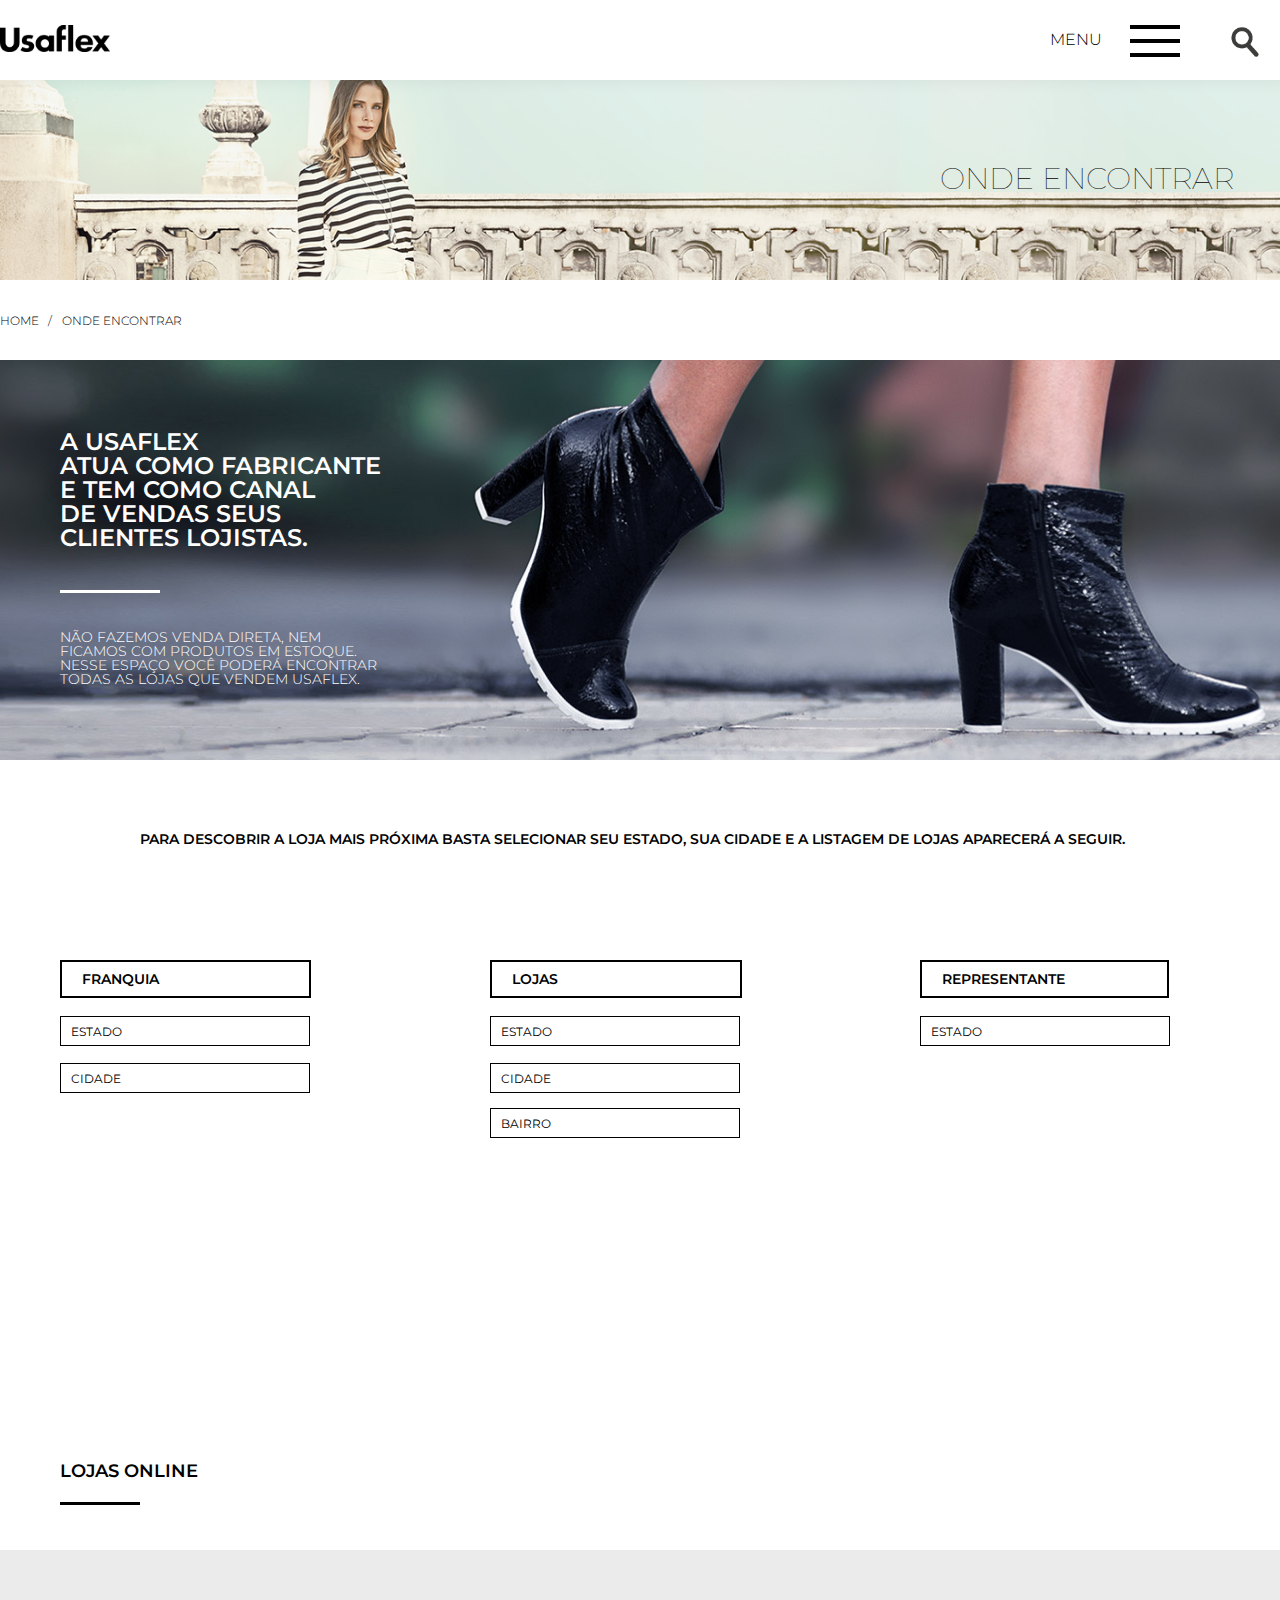
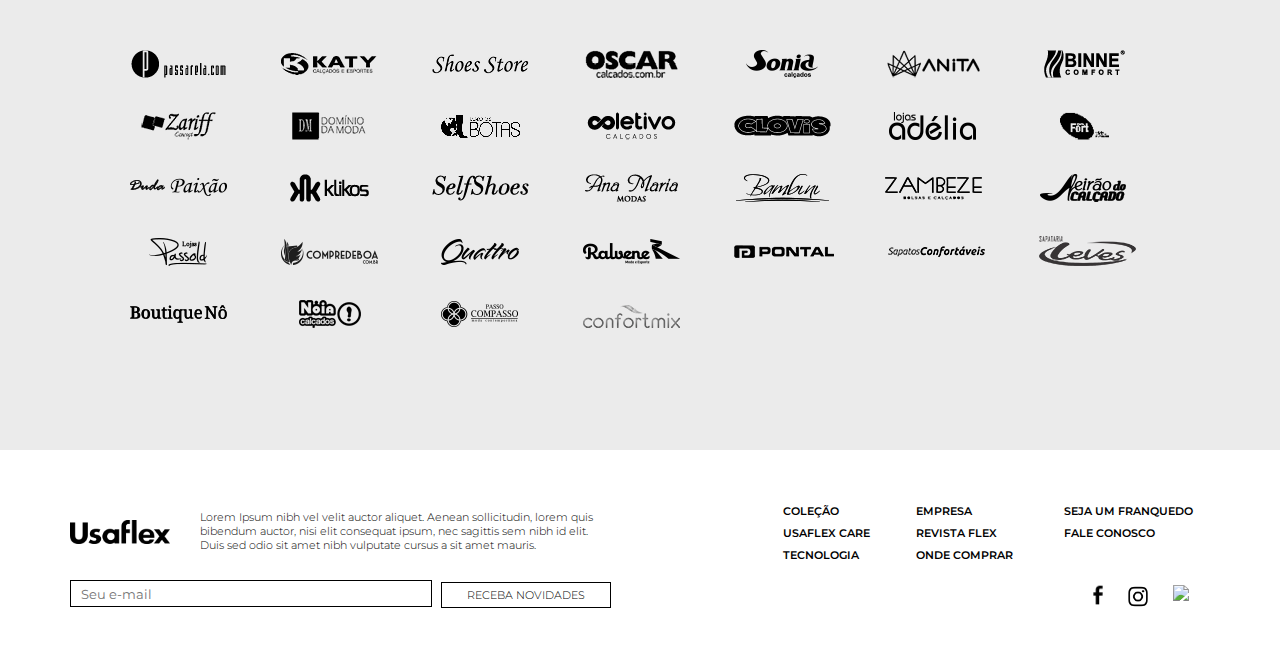
==== commit b72b0d87: "Quarto commit" ====
--- a/onde_encontrar.html
+++ b/onde_encontrar.html
@@ -102,107 +102,169 @@
         <!-- BG Empresa -->
         <section id="bg-empresa">
           <article id="bg-empresa" class="responsive">
-            <p class="text-empresa">Tecnologia</p>
+            <p class="text-empresa">Onde Encontrar</p>
 
             <ul id="breadcrumb">
               <li><a href="#" class="brd-link-1">Home &nbsp;&nbsp;/</a></li>
-              <li><a href="#" class="brd-link-1">&nbsp;&nbsp;Tecnologia</a></li>
+              <li><a href="#" class="brd-link-1">&nbsp;&nbsp;Onde Encontrar</a></li>
             </ul>
 
           </article>
         </section>
         <!-- Fim BG Empresa -->
       
-        <!-- Tecnologia Intro -->
-        <section id="tecnologia-intro">
-            
-            <div id="tecnologia-bg"></div>
-            
-            <article id="tecnologia-intro" class="responsive">
-                
-                <div id="tecnologia-intro-title">
-                    <p class="tecnologia-intro-title">
-                        Da seleção<br>
-                        rigorosa<br>
-                        dos fornecedores<br>
-                        até a distribuição<br>
-                        dos calçados.
+        <!-- Section Onde Encontrar Intro -->
+        <section id="onde-encontrar-intro">
+            <article id="onde-encontrar-intro" class="responsive">
+                
+                <div id="onde-encontrar-infos">
+                    <p class="onde-encontrar-title-1">
+                        A Usaflex<br>
+                        atua como fabricante<br>
+                        e tem como canal<br>
+                        de vendas seus<br>
+                        clientes lojistas.<br>
                     </p>
                     
-                    <div id="divider_1"></div>
-                </div>
-                
-                <img src="img/tecnologia-sapato.png" class="tecnologia-sapato">
-                
-                <div id="tecnologia-info-border">
-                    <p class="tecnologia-info-border">
-                        A tecnologia desenvolvida pela Usaflex está presente,<br>
-                        fazendo com que tudo proporcione o máximo conforto.<br>
-                        São realizadas muitas pesquisas para a criação de novas<br>
-                        tecnologias, que aliadas ao design, promovem um<br>
-                        resultado bonito e confortável. Entenda por que nossos<br>
-                        calçados são resistentes, flexíveis, macios e duráveis.</p>
+                    <div id="divider"></div>
+                    
+                    <p class="onde-encontrar-title-2">
+                        Não fazemos venda direta, nem<br>
+                        ficamos com produtos em estoque.<br>
+                        Nesse espaço você poderá encontrar<br>
+                        todas as lojas que vendem Usaflex.<br>
+                    </p>
                 </div>
                 
             </article>
         </section>
-        <!-- Fim Tecnologia Intro -->
+        <!-- Section Onde Encontrar Intro -->
       
-        <!-- Tecnologia Descrição -->
-        <section id="tecnologia-descricao">
-            <article id="tecnologia-descricao" class="responsive">
-                
-                <figure id="couro">
-                    <img src="img/tec-icon-1.png" class="tec-icon-1">
-                    <p class="couro-title">Couro</p>
-                    <br>
-                    <p class="couro-text">O couro é o melhor material para sapatos. Com elasticidade
-                        natural, ele se adapta a diferentes formas de pés. Além disso,
-                        é um produto de origem bovina, com poros que auxiliam o respiro do calçado. O couro ainda possui qualidades essenciais para as mulheres em busca de um novo par: um visual atraente, um material resistente e muito conforto.</p>
-                    <div id="divider_tec_1"></div>
-                </figure>
-                
-                <figure id="conforto-anatomico">
-                    <img src="img/tec-icon-2.png" class="tec-icon-2">
-                    <p class="conforto-anatomico-title">Conforto Anatômico</p>
-                    <br>
-                    <p class="conforto-anatomico-text">A Palmilha Everflex proporciona conforto pela sustentação do peso do corpo. Para isso, utiliza elementos como: - Arcos de sustentação: suportam a descarga de peso sobre os arcos do pé; - Anatomia saliente: ameniza a pressão na planta do pé; - Calcanheira: distribui o peso calcâneo. - Bordas com estabilizados de pisadas.</p>
-                    <div id="divider_tec_2"></div>
-                </figure>
-                
-                <figure id="memoria-permanente">
-                    <img src="img/tec-icon-3.png" class="tec-icon-3">
-                    <p class="memoria-permanente-title">Memória Permanente</p>
-                    <br>
-                    <p class="memoria-permanente-text">Palmilhas comuns perdem mais de 50% da espessura em menos de um ano, enquanto a Palmilha Everflex mantém 95% da espessura original. Uma palmilha que mantém o seu formato é mais eficaz na absorção de impactos e proteção do pé.</p>
-                    <div id="divider_tec_3"></div>
-                </figure>
-                
-                <figure id="absorcao-e-dessorcao">
-                    <img src="img/tec-icon-4.png" class="tec-icon-4">
-                    <p class="absorcao-e-dessorcao-title">Absorção e Dessorção</p>
-                    <br>
-                    <p class="absorcao-e-dessorcao-text">A Palmilha Everflex mantém os pés secos e o sapato arejado mesmo depois de um dia agitado. Ela trabalha absorvendo a umidade dos pés através da união do sistema de vácuo sobre as microbolhas de látex com a forração da palmilha. Deixando o calçado em repouso por 6h, 98% dessa umidade é eliminada pelo sistema.</p>
-                </figure>
-                
-                <figure id="solado-resistente">
-                    <img src="img/tec-icon-5.png" class="tec-icon-5">
-                    <p class="solado-resistente-title">Solado Resistente</p>
-                    <br>
-                    <p class="solado-resistente-text">Os solados em PVC ou TPU, materiais de alta performance e resistência, possuem longa duração, boa aderência e absorvem os impactos do peso do corpo sobre os pés. E, para oferecer ainda mais conforto, amenizam os ruídos e deixam o calçado muito leve.</p>
-                </figure>
-                
-                <figure id="anti-bacterias">
-                    <img src="img/tec-icon-6.png" class="tec-icon-6">
-                    <p class="anti-bacterias-title">Anti-Bactérias</p>
-                    <br>
-                    <p class="anti-bacterias-text">O forro em tecido resistente, macio e sedoso, possui características que impedem a propagação de bactérias e fungos evitando alergias e odores.</p>
-                </figure>
+        <!-- Section Onde Encontrar Form -->
+        <section id="onde-encontrar-form">
+            <article id="onde-encontrar-form" class="responsive">
+                
+                <p class="form-title">Para descobrir a loja mais próxima basta selecionar seu estado, sua cidade e a listagem de lojas aparecerá a seguir.</p>
+                
+                <!-- FORM 1 -->
+                <div id="form-1">
+                    
+                    <p class="form-title-1">Franquia</p>
+                    
+                    <select class="estado">
+                          <option value="estado">Estado</option>
+                          <option value="rs">RS</option>
+                          <option value="sp">SP</option>
+                          <option value="rj">RJ</option>
+                          <option value="bh">BH</option>
+                    </select>
+                    
+                    <select class="cidade">
+                         <option value="cidade">Cidade</option>
+                          <option value="rgds">Rio Grande Do Sul</option>
+                          <option value="saopaulo">São Paulo</option>
+                          <option value="riodejaneiro">Rio De Janeiro</option>
+                          <option value="belohorizonte">Belo Horizonte</option>
+                    </select>
+                    
+                </div>
+                
+                <!-- FORM 2 -->
+                <div id="form-2">
+                    
+                    <p class="form-title-2">Lojas</p>
+                    
+                    <select class="estado">
+                          <option value="estado">Estado</option>
+                          <option value="rs">RS</option>
+                          <option value="sp">SP</option>
+                          <option value="rj">RJ</option>
+                          <option value="bh">BH</option>
+                    </select>
+                    
+                    <select class="cidade">
+                         <option value="cidade">Cidade</option>
+                          <option value="rgds">Rio Grande Do Sul</option>
+                          <option value="saopaulo">São Paulo</option>
+                          <option value="riodejaneiro">Rio De Janeiro</option>
+                          <option value="belohorizonte">Belo Horizonte</option>
+                    </select>
+                    
+                    <select class="bairro">
+                         <option value="cidade">Bairro</option>
+                          <option value="rgds">Rio Grande Do Sul</option>
+                          <option value="saopaulo">São Paulo</option>
+                          <option value="riodejaneiro">Rio De Janeiro</option>
+                          <option value="belohorizonte">Belo Horizonte</option>
+                    </select>
+                    
+                </div>
+                
+                <!-- FORM 3 -->
+                <div id="form-3">
+                    
+                    <p class="form-title-3">Representante</p>
+                    
+                    <select class="estado">
+                          <option value="estado">Estado</option>
+                          <option value="rs">RS</option>
+                          <option value="sp">SP</option>
+                          <option value="rj">RJ</option>
+                          <option value="bh">BH</option>
+                    </select>
+                    
+                </div>
+                
+                
+                <div id="lojas-online-title">
+                    <p class="lojas-online-title">Lojas Online</p>
+                    <div id="divider_2"></div>
+                </div>
                 
             </article>
         </section>
-        <!-- Fim Tecnologia Descrição -->
+        <!-- Fim Section Onde Encontrar Form -->
       
+        <!-- Logotipos das Lojas -->
+        <section id="logotipos-lojas">
+            <article id="logotipos-lojas" class="responsive">
+                <figure id="logotipos-lojas">
+                    <img src="img/passarela.png" class="logos">
+                    <img src="img/katy.png" class="logos">
+                    <img src="img/shoes_store.png" class="logos">
+                    <img src="img/oscar_calcados.png" class="logos">
+                    <img src="img/sonid.png" class="logos">
+                    <img src="img/anita.png" class="logos">
+                    <img src="img/binne.png" class="logos">
+                    <img src="img/zariff.png" class="logos">
+                    <img src="img/dominio_da_moda.png" class="logos">
+                    <img src="img/botas.png" class="logos">
+                    <img src="img/coletivo.png" class="logos">
+                    <img src="img/clovis.png" class="logos">
+                    <img src="img/lojas_adelia.png" class="logos">
+                    <img src="img/fort_calcados.png" class="logos">
+                    <img src="img/duda_paixao.png" class="logos">
+                    <img src="img/klikos.png" class="logos">
+                    <img src="img/self_shoes.png" class="logos">
+                    <img src="img/ana_maria-modas.png" class="logos">
+                    <img src="img/bambini.png" class="logos">
+                    <img src="img/zambeze.png" class="logos">
+                    <img src="img/feirao_do_calcado.png" class="logos">
+                    <img src="img/passold.png" class="logos">
+                    <img src="img/compredeboa.png" class="logos">
+                    <img src="img/quatro.png" class="logos">
+                    <img src="img/ralvene.png" class="logos">
+                    <img src="img/pontal.png" class="logos">
+                    <img src="img/sapatos_confortaveis.png" class="logos">
+                    <img src="img/sapataria_leves.png" class="logos">
+                    <img src="img/boutique_no.png" class="logos">
+                    <img src="img/noia_calcados.png" class="logos">
+                    <img src="img/passo_compasso.png" class="logos">
+                    <img src="img/comfort_mix.png" class="logos">
+                </figure>
+            </article>
+        </section>
+        <!-- Fim Logotipos das Lojas -->
         
         <!-- Footer -->
         <footer id="rodape">
@@ -343,100 +405,157 @@
        <section id="bg-fixed-responsive"></section>
        <!-- FIM IMAGEM HEADER -->
 
-       <!-- TECNOLOGIA INTRO RESPONSIVE -->
-       <section id="tecnologia-intro-responsive">
-           <article id="tecnologia-intro-responsive" class="responsive">
+       <!-- Onde encontrar intro responsive -->
+       <section id="onde-encontrar-intro-responsive">
+           <article id="onde-encontrar-intro-responsive" class="responsive">
                
-               <div id="tecnologia-intro-title">
-                   <p class="tecnologia-title">Tecnologia</p>
+               <div id="onde-encontrar-title">
+                   <p class="onde-encontrar-title">Onde Encontrar</p>
                </div>
                
-               <div id="tecnologia-bg">
-                   
+               <div id="onde-encontrar-bg"></div>
+               
+               <div id="onde-encontrar-title-2">
+                   <p class="onde-encontrar-title-2">
+                       A Usaflex<br>
+                       atua como fabricante<br>
+                       e tem como canal<br>
+                       de vendas seus<br>
+                       clientes lojistas.<br>
+                   </p>
                </div>
                
-               <div id="tecnologia-intro-title-2">
-                   
-                   <p class="tecnologia-bg-title">
-                       Da seleção
-                       rigorosa<br>
-                       dos fornecedores<br>
-                       até a distribuição<br>
-                       dos calçados</p>
-                   
-               </div>
-               
-               <div id="tecnologia-info-border">
-                    <p class="tecnologia-info-border">
-                        A tecnologia desenvolvida pela Usaflex está presente,<br>
-                        fazendo com que tudo proporcione o máximo conforto.<br>
-                        São realizadas muitas pesquisas para a criação de novas<br>
-                        tecnologias, que aliadas ao design, promovem um<br>
-                        resultado bonito e confortável. Entenda por que nossos<br>
-                        calçados são resistentes, flexíveis, macios e duráveis.</p>
-                </div>
-               
-               <div id="divider"></div>
+               <div id="divider_1"></div>
                
            </article>
        </section>
-       <!-- FIM TECNOLOGIA INTRO RESPONSIVE -->
+       <!-- Fim Onde encontrar intro responsive -->
         
-       <!-- Tecnologia Descrição -->
-       <section id="tecnologia-descricao">
-            <article id="tecnologia-descricao" class="responsive">
-                
-                <figure id="couro">
-                    <img src="img/tec-icon-1.png" class="tec-icon-1">
-                    <p class="couro-title">Couro</p>
-                    <br>
-                    <p class="couro-text">O couro é o melhor material para sapatos. Com elasticidade
-                        natural, ele se adapta a diferentes formas de pés. Além disso,
-                        é um produto de origem bovina, com poros que auxiliam o respiro do calçado. O couro ainda possui qualidades essenciais para as mulheres em busca de um novo par: um visual atraente, um material resistente e muito conforto.</p>
-                    <div id="divider_tec_1"></div>
+       <!-- Section Onde Encontrar Form -->
+       <section id="onde-encontrar-form">
+            <article id="onde-encontrar-form" class="responsive">
+                
+                <p class="form-title">Para descobrir a loja mais próxima basta selecionar seu estado, sua cidade e a listagem de lojas aparecerá a seguir.</p>
+                
+                <!-- FORM 1 -->
+                <div id="form-1">
+                    
+                    <p class="form-title-1">Franquia</p>
+                    
+                    <select class="estado">
+                          <option value="estado">Estado</option>
+                          <option value="rs">RS</option>
+                          <option value="sp">SP</option>
+                          <option value="rj">RJ</option>
+                          <option value="bh">BH</option>
+                    </select>
+                    
+                    <select class="cidade">
+                         <option value="cidade">Cidade</option>
+                          <option value="rgds">Rio Grande Do Sul</option>
+                          <option value="saopaulo">São Paulo</option>
+                          <option value="riodejaneiro">Rio De Janeiro</option>
+                          <option value="belohorizonte">Belo Horizonte</option>
+                    </select>
+                    
+                </div>
+                
+                <!-- FORM 2 -->
+                <div id="form-2">
+                    
+                    <p class="form-title-2">Lojas</p>
+                    
+                    <select class="estado">
+                          <option value="estado">Estado</option>
+                          <option value="rs">RS</option>
+                          <option value="sp">SP</option>
+                          <option value="rj">RJ</option>
+                          <option value="bh">BH</option>
+                    </select>
+                    
+                    <select class="cidade">
+                         <option value="cidade">Cidade</option>
+                          <option value="rgds">Rio Grande Do Sul</option>
+                          <option value="saopaulo">São Paulo</option>
+                          <option value="riodejaneiro">Rio De Janeiro</option>
+                          <option value="belohorizonte">Belo Horizonte</option>
+                    </select>
+                    
+                    <select class="bairro">
+                         <option value="cidade">Bairro</option>
+                          <option value="rgds">Rio Grande Do Sul</option>
+                          <option value="saopaulo">São Paulo</option>
+                          <option value="riodejaneiro">Rio De Janeiro</option>
+                          <option value="belohorizonte">Belo Horizonte</option>
+                    </select>
+                    
+                </div>
+                
+                <!-- FORM 3 -->
+                <div id="form-3">
+                    
+                    <p class="form-title-3">Representante</p>
+                    
+                    <select class="estado">
+                          <option value="estado">Estado</option>
+                          <option value="rs">RS</option>
+                          <option value="sp">SP</option>
+                          <option value="rj">RJ</option>
+                          <option value="bh">BH</option>
+                    </select>
+                    
+                </div>
+                
+                
+                <div id="lojas-online-title">
+                    <p class="lojas-online-title">Lojas Online</p>
+                    <div id="divider_2"></div>
+                </div>
+                
+            </article>
+       </section>
+       <!-- Fim Section Onde Encontrar Form -->
+        
+       <!-- Logotipos das Lojas -->
+        <section id="logotipos-lojas">
+            <article id="logotipos-lojas" class="responsive">
+                <figure id="logotipos-lojas">
+                    <img src="img/passarela.png" class="logos">
+                    <img src="img/katy.png" class="logos">
+                    <img src="img/shoes_store.png" class="logos">
+                    <img src="img/oscar_calcados.png" class="logos">
+                    <img src="img/sonid.png" class="logos">
+                    <img src="img/anita.png" class="logos">
+                    <img src="img/binne.png" class="logos">
+                    <img src="img/zariff.png" class="logos">
+                    <img src="img/dominio_da_moda.png" class="logos">
+                    <img src="img/botas.png" class="logos">
+                    <img src="img/coletivo.png" class="logos">
+                    <img src="img/clovis.png" class="logos">
+                    <img src="img/lojas_adelia.png" class="logos">
+                    <img src="img/fort_calcados.png" class="logos">
+                    <img src="img/duda_paixao.png" class="logos">
+                    <img src="img/klikos.png" class="logos">
+                    <img src="img/self_shoes.png" class="logos">
+                    <img src="img/ana_maria-modas.png" class="logos">
+                    <img src="img/bambini.png" class="logos">
+                    <img src="img/zambeze.png" class="logos">
+                    <img src="img/feirao_do_calcado.png" class="logos">
+                    <img src="img/passold.png" class="logos">
+                    <img src="img/compredeboa.png" class="logos">
+                    <img src="img/quatro.png" class="logos">
+                    <img src="img/ralvene.png" class="logos">
+                    <img src="img/pontal.png" class="logos">
+                    <img src="img/sapatos_confortaveis.png" class="logos">
+                    <img src="img/sapataria_leves.png" class="logos">
+                    <img src="img/boutique_no.png" class="logos">
+                    <img src="img/noia_calcados.png" class="logos">
+                    <img src="img/passo_compasso.png" class="logos">
+                    <img src="img/comfort_mix.png" class="logos">
                 </figure>
-                
-                <figure id="conforto-anatomico">
-                    <img src="img/tec-icon-2.png" class="tec-icon-2">
-                    <p class="conforto-anatomico-title">Conforto Anatômico</p>
-                    <br>
-                    <p class="conforto-anatomico-text">A Palmilha Everflex proporciona conforto pela sustentação do peso do corpo. Para isso, utiliza elementos como: - Arcos de sustentação: suportam a descarga de peso sobre os arcos do pé; - Anatomia saliente: ameniza a pressão na planta do pé; - Calcanheira: distribui o peso calcâneo. - Bordas com estabilizados de pisadas.</p>
-                    <div id="divider_tec_2"></div>
-                </figure>
-                
-                <figure id="memoria-permanente">
-                    <img src="img/tec-icon-3.png" class="tec-icon-3">
-                    <p class="memoria-permanente-title">Memória Permanente</p>
-                    <br>
-                    <p class="memoria-permanente-text">Palmilhas comuns perdem mais de 50% da espessura em menos de um ano, enquanto a Palmilha Everflex mantém 95% da espessura original. Uma palmilha que mantém o seu formato é mais eficaz na absorção de impactos e proteção do pé.</p>
-                    <div id="divider_tec_3"></div>
-                </figure>
-                
-                <figure id="absorcao-e-dessorcao">
-                    <img src="img/tec-icon-4.png" class="tec-icon-4">
-                    <p class="absorcao-e-dessorcao-title">Absorção e Dessorção</p>
-                    <br>
-                    <p class="absorcao-e-dessorcao-text">A Palmilha Everflex mantém os pés secos e o sapato arejado mesmo depois de um dia agitado. Ela trabalha absorvendo a umidade dos pés através da união do sistema de vácuo sobre as microbolhas de látex com a forração da palmilha. Deixando o calçado em repouso por 6h, 98% dessa umidade é eliminada pelo sistema.</p>
-                    <div id="divider_tec_4"></div>
-                </figure>
-                
-                <figure id="solado-resistente">
-                    <img src="img/tec-icon-5.png" class="tec-icon-5">
-                    <p class="solado-resistente-title">Solado Resistente</p>
-                    <br>
-                    <p class="solado-resistente-text">Os solados em PVC ou TPU, materiais de alta performance e resistência, possuem longa duração, boa aderência e absorvem os impactos do peso do corpo sobre os pés. E, para oferecer ainda mais conforto, amenizam os ruídos e deixam o calçado muito leve.</p>
-                </figure>
-                
-                <figure id="anti-bacterias">
-                    <img src="img/tec-icon-6.png" class="tec-icon-6">
-                    <p class="anti-bacterias-title">Anti-Bactérias</p>
-                    <br>
-                    <p class="anti-bacterias-text">O forro em tecido resistente, macio e sedoso, possui características que impedem a propagação de bactérias e fungos evitando alergias e odores.</p>
-                </figure>
-                
             </article>
         </section>
-        <!-- Fim Tecnologia Descrição -->
+        <!-- Fim Logotipos das Lojas -->
         
        <!-- Footer responsive -->
        <footer id="footer-responsive">
--- a/css/onde_encontrar.css
+++ b/css/onde_encontrar.css
@@ -228,11 +228,12 @@
     p.text-empresa{
       position: absolute;
       float: left;
-      margin-left:400px;
+      margin-left:300px;
       margin-top:80px;
       text-transform: uppercase;
       font-weight:100;
       font-size: 30px;
+      width:300px;
     }
 
     /* BG EMPRESA */
@@ -256,285 +257,251 @@
       height: 350px;
     }
     
-    /* TECNOLOGIA INTRO */
-    section#tecnologia-intro{
+    /* ONDE ENCONTRAR INTRO */
+    section#onde-encontrar-intro{
         position: absolute;
         width:100%;
-        height:600px;
-        margin-top:360px;
-    }
-    
-    article#tecnologia-intro{
-        width:1280px;
-        height:600px;
-        margin-left:-640px;
-    }
-    
-    div#tecnologia-bg{
-        position: absolute;
-        width:100%;
-        height: 400px;
-        background: url(../img/tecnologia-bg.jpg) no-repeat center center;
-        background-size: cover; /*Css padrão*/
+        height:400px;
+        background: url(../img/bg-onde-encontrar.jpg) no-repeat center center;
+      background-size: cover; /*Css padrão*/
       -webkit-background-size: cover; /*Css safari e chrome*/
       -moz-background-size: cover; /*Css firefox*/
       -ms-background-size: cover; /*Css IE */
       -o-background-size: cover; /*Css Opera*/
-    }
-    
-    div#tecnologia-intro-title{
-        position: absolute;
-        float:left;
-        margin-left:100px;
-        margin-top:130px;
-    }
-    
-    p.tecnologia-intro-title{
+        margin-top:360px;
+    }
+    
+    /* ONDE ENCONTRAR INTRO */
+    article#onde-encontrar-intro{
+        width:1280px;
+        height:400px;
+        margin-left: -640px;
+    }
+    
+    div#onde-encontrar-infos{
+        position: absolute;
+        margin-left:60px;
+        margin-top:70px;
+        width:400px;
+    }
+    
+    p.onde-encontrar-title-1{
+        position: absolute;
         font-size: 24px;
-        font-weight: 600;
         color:#fff;
+        font-weight: 600;
         text-transform: uppercase;
         line-height: 100%;
     }
     
-    div#divider_1{
-        position: absolute;
-        width:70px;
+    div#divider{
+        position: absolute;
+        width:100px;
         height: 3px;
         background-color:#fff;
-        margin-top:30px;
-    }
-    
-    img.tecnologia-sapato{
+        margin-top:160px;
+    }
+    
+    p.onde-encontrar-title-2{
+        position: absolute;
+        font-size:14px;
+        color:#fff;
+        font-weight: 300;
+        text-transform: uppercase;
+        line-height: 100%;
+        margin-top:200px;
+    }
+    
+    /* ONDE ENCONTRAR FORM */
+    section#onde-encontrar-form{
+        position: absolute;
+        width:100%;
+        height: 600px;
+        margin-top:760px;
+    }
+    
+    article#onde-encontrar-form{
+        position: absolute;
+        width:1280px;
+        height:600px;
+        margin-left:-640px;
+    }
+    
+    p.form-title{
+        position: absolute;
+        font-size: 14px;
+        text-transform: uppercase;
+        font-weight: 600;
+        margin-left:140px;
+        margin-top:70px;
+    }
+    
+    /* FORM 1 */
+    div#form-1{
+        position: absolute;
+        margin-top:200px;
+        margin-left:60px;
+    }
+    
+    p.form-title-1{
+        font-size: 14px;
+        font-weight: 600;
+        text-transform: uppercase;
+        border:2px solid #000;
+        padding: 8px 150px 8px 20px;
+    }
+    
+    /* FORM 2 */
+    div#form-2{
+        position: absolute;
+        margin-top:200px;
+        margin-left:490px;
+    }
+    
+    p.form-title-2{
+        font-size: 14px;
+        font-weight: 600;
+        text-transform: uppercase;
+        border:2px solid #000;
+        padding: 8px 182px 8px 20px;
+    }
+    
+    /* FORM 3 */
+    div#form-3{
+        position: absolute;
+        margin-top:200px;
+        margin-left:920px;
+    }
+    
+    p.form-title-3{
+        font-size: 14px;
+        font-weight: 600;
+        text-transform: uppercase;
+        border:2px solid #000;
+        padding: 8px 102px 8px 20px;
+    }
+    
+    
+    select.estado{
         position: absolute;
         float: left;
-        margin-left:200px;
-        width: 400px;
-        margin-top:250px;
-        z-index: 20;
-    }
-    
-    div#tecnologia-info-border{
-        position: absolute;
-        float:left;
-        background-color:#fff;
-        margin-left:570px;
-        margin-top:330px;
-        padding: 10px 10px 10px 10px;
-    }
-    
-    p.tecnologia-info-border{
+        margin-left:0px;
+        margin-top:18px;
+        border-radius: 0;
+        font-family: 'Montserrat', sans-serif;
         font-size:12px;
         text-transform: uppercase;
-        font-weight: 600;
-        line-height: 100%;
+        border-radius: 0 none;
+        outline: 0;
+        background:none;
+        padding-left:10px;
+        -webkit-appearance: none;  /* Remove estilo padrão do Chrome */
+        -moz-appearance: none; /* Remove estilo padrão do FireFox */
+        appearance: none; /* Remove estilo padrão do FireFox*/
         border:1px solid #000;
-        padding: 20px 20px 20px 20px;
-        width:410px;
-    }
-    
-    /* TECNOLOGIA DESCRICAO */
-    section#tecnologia-descricao{
+        width:250px;
+        height: 30px;
+    }
+    
+    select.cidade{
+        position: absolute;
+        float: left;
+        margin-left:0px;
+        margin-top:65px;
+        border-radius: 0;
+        font-family: 'Montserrat', sans-serif;
+        font-size:12px;
+        text-transform: uppercase;
+        border-radius: 0 none;
+        outline: 0;
+        background:none;
+        padding-left:10px;
+        -webkit-appearance: none;  /* Remove estilo padrão do Chrome */
+        -moz-appearance: none; /* Remove estilo padrão do FireFox */
+        appearance: none; /* Remove estilo padrão do FireFox*/
+        border:1px solid #000;
+        width:250px;
+        height: 30px;
+    }
+    
+    select.bairro{
+        position: absolute;
+        float: left;
+        margin-left:0px;
+        margin-top:110px;
+        border-radius: 0;
+        font-family: 'Montserrat', sans-serif;
+        font-size:12px;
+        text-transform: uppercase;
+        border-radius: 0 none;
+        outline: 0;
+        background:none;
+        padding-left:10px;
+        -webkit-appearance: none;  /* Remove estilo padrão do Chrome */
+        -moz-appearance: none; /* Remove estilo padrão do FireFox */
+        appearance: none; /* Remove estilo padrão do FireFox*/
+        border:1px solid #000;
+        width:250px;
+        height: 30px;
+    }
+    
+    
+    /* LOJAS ONLINE TITLE */
+    div#lojas-online-title{
+        position: absolute;
+        margin-left:60px;
+        margin-top:700px;
+    }
+    
+    p.lojas-online-title{
+        font-size: 18px;
+        font-weight: 600;
+        text-transform: uppercase;
+    }
+    
+    div#divider_2{
+        position: absolute;
+        width:80px;
+        height:3px;
+        background-color:#000;
+        margin-top:20px;
+    }
+    
+    /* LOGOTIPOS DAS LOJAS */
+    section#logotipos-lojas{
         position: absolute;
         width:100%;
-        height: 800px;
-        margin-top:900px;
-    }
-    
-    article#tecnologia-descricao{
-        width:1280px;
-        height:800px;
+        height:500px;
+        background-color:#ebebeb;
+        margin-top:1550px;
+    }
+    
+    article#logotipos-lojas{
+        width: 1280px;
+        height: 500px;
         margin-left:-640px;
     }
     
-    /* COURO */
-    figure#couro{
-        position: absolute;
-        margin-top:150px;
-        margin-left:100px;
-    }
-    
-    p.couro-title{
-        font-size: 14px;
-        font-weight: 600;
-        color:#296263;
-        text-transform: uppercase;
-    }
-    
-    img.tec-icon-1{
-        position: absolute;
-        width:90px;
-        margin-left:-10px;
-        margin-top:-100px;
-    }
-    
-    p.couro-text{
-        font-size: 12px;
-        width:300px;
-    }
-    
-    div#divider_tec_1{
-        position: absolute;
-        width:70px;
-        height: 3px;
-        background-color:#73cccc;
-        margin-top:40px;
-    }
-    
-    /* CONFORTO ANATOMICO */
-    figure#conforto-anatomico{
-        position: absolute;
-        margin-top:150px;
-        margin-left:500px;
-    }
-    
-    p.conforto-anatomico-title{
-        font-size: 14px;
-        font-weight: 600;
-        color:#296263;
-        text-transform: uppercase;
-    }
-    
-    img.tec-icon-2{
-        position: absolute;
-        width:90px;
-        margin-left:-10px;
-        margin-top:-100px;
-    }
-    
-    p.conforto-anatomico-text{
-        font-size: 12px;
-        width:300px;
-    }
-    
-    div#divider_tec_2{
-        position: absolute;
-        width:70px;
-        height: 3px;
-        background-color:#73cccc;
-        margin-top:50px;
-    }
-    
-    /* MEMORIA PERMANENTE */
-    figure#memoria-permanente{
-        position: absolute;
-        margin-top:150px;
-        margin-left:900px;
-    }
-    
-    p.memoria-permanente-title{
-        font-size: 14px;
-        font-weight: 600;
-        color:#296263;
-        text-transform: uppercase;
-    }
-    
-    img.tec-icon-3{
-        position: absolute;
-        width:90px;
-        margin-left:-10px;
-        margin-top:-100px;
-    }
-    
-    p.memoria-permanente-text{
-        font-size: 12px;
-        width:300px;
-    }
-    
-    div#divider_tec_3{
-        position: absolute;
-        width:70px;
-        height: 3px;
-        background-color:#73cccc;
-        margin-top:62px;
-    }
-    
-    /* ABSORCAO E DESSORCAO */
-    figure#absorcao-e-dessorcao{
-        position: absolute;
-        margin-top:550px;
-        margin-left:100px;
-    }
-    
-    p.absorcao-e-dessorcao-title{
-        font-size: 14px;
-        font-weight: 600;
-        color:#296263;
-        text-transform: uppercase;
-    }
-    
-    img.tec-icon-4{
-        position: absolute;
-        width:90px;
-        margin-left:-10px;
-        margin-top:-100px;
-    }
-    
-    p.absorcao-e-dessorcao-text{
-        font-size: 12px;
-        width:300px;
-    }
-    
-    /* SOLADO RESISTENTE */
-    figure#solado-resistente{
-        position: absolute;
-        margin-top:550px;
-        margin-left:500px;
-    }
-    
-    p.solado-resistente-title{
-        font-size: 14px;
-        font-weight: 600;
-        color:#296263;
-        text-transform: uppercase;
-    }
-    
-    img.tec-icon-5{
-        position: absolute;
-        width:90px;
-        margin-left:-10px;
-        margin-top:-100px;
-    }
-    
-    p.solado-resistente-text{
-        font-size: 12px;
-        width:300px;
-    }
-    
-    /* ANTI-BACTERIAS */
-    figure#anti-bacterias{
-        position: absolute;
-        margin-top:550px;
-        margin-left:900px;
-    }
-    
-    p.anti-bacterias-title{
-        font-size: 14px;
-        font-weight: 600;
-        color:#296263;
-        text-transform: uppercase;
-    }
-    
-    img.tec-icon-6{
-        position: absolute;
-        width:90px;
-        margin-left:-10px;
-        margin-top:-100px;
-    }
-    
-    p.anti-bacterias-text{
-        font-size: 12px;
-        width:300px;
-    }
-    
+    figure#logotipos-lojas{
+        position: absolute;
+        float: left;
+        width:1200px;
+        height: 500px;
+        margin-left:80px;
+        margin-top:100px;
+    }
+    
+    img.logos{
+        margin-left:50px;
+        margin-bottom:30px;
+    }
     
     /* FOOTER */
     footer#rodape{
       position: absolute;
       width: 100%;
       height: 200px;
-      margin-top:1700px;
-      border-top:1px solid #000;
+      margin-top:2050px;
     }
 
     article#rodape-area{
@@ -953,7 +920,7 @@
     p.text-empresa{
       position: absolute;
       float: left;
-      margin-left:250px;
+      margin-left:180px;
       margin-top:80px;
       text-transform: uppercase;
       font-weight:100;
@@ -981,275 +948,244 @@
       height: 350px;
     }
     
-    /* TECNOLOGIA INTRO */
-    section#tecnologia-intro{
+    /* ONDE ENCONTRAR INTRO */
+    section#onde-encontrar-intro{
         position: absolute;
         width:100%;
-        height:600px;
-        margin-top:360px;
-    }
-    
-    article#tecnologia-intro{
-        width:970px;
-        height:600px;
-        margin-left:-640px;
-    }
-    
-    div#tecnologia-bg{
-        position: absolute;
-        width:100%;
-        height: 400px;
-        background: url(../img/tecnologia-bg.jpg) no-repeat center center;
-        background-size: cover; /*Css padrão*/
+        height:400px;
+        background: url(../img/bg-onde-encontrar.jpg) no-repeat center center;
+      background-size: cover; /*Css padrão*/
       -webkit-background-size: cover; /*Css safari e chrome*/
       -moz-background-size: cover; /*Css firefox*/
       -ms-background-size: cover; /*Css IE */
       -o-background-size: cover; /*Css Opera*/
-    }
-    
-    div#tecnologia-intro-title{
-        position: absolute;
-        float:left;
+        margin-top:360px;
+    }
+    
+    /* ONDE ENCONTRAR INTRO */
+    article#onde-encontrar-intro{
+        width:980px;
+        height:400px;
+        margin-left: -640px;
+    }
+    
+    div#onde-encontrar-infos{
+        position: absolute;
         margin-left:200px;
-        margin-top:130px;
-    }
-    
-    p.tecnologia-intro-title{
+        margin-top:70px;
+        width:400px;
+    }
+    
+    p.onde-encontrar-title-1{
+        position: absolute;
         font-size: 24px;
-        font-weight: 600;
         color:#fff;
+        font-weight: 600;
         text-transform: uppercase;
         line-height: 100%;
     }
     
-    div#divider_1{
-        position: absolute;
-        width:70px;
+    div#divider{
+        position: absolute;
+        width:100px;
         height: 3px;
         background-color:#fff;
-        margin-top:30px;
-    }
-    
-    img.tecnologia-sapato{
+        margin-top:160px;
+    }
+    
+    p.onde-encontrar-title-2{
+        position: absolute;
+        font-size:14px;
+        color:#fff;
+        font-weight: 300;
+        text-transform: uppercase;
+        line-height: 100%;
+        margin-top:200px;
+    }
+    
+    /* ONDE ENCONTRAR FORM */
+    section#onde-encontrar-form{
+        position: absolute;
+        width:100%;
+        height: 600px;
+        margin-top:760px;
+    }
+    
+    article#onde-encontrar-form{
+        position: absolute;
+        width:960px;
+        height:600px;
+        margin-left:-480px;
+    }
+    
+    p.form-title{
+        position: absolute;
+        font-size: 14px;
+        text-transform: uppercase;
+        font-weight: 600;
+        margin-left:0px;
+        margin-top:70px;
+        text-align: center;
+    }
+    
+    /* FORM 1 */
+    div#form-1{
+        position: absolute;
+        margin-top:200px;
+        margin-left:0px;
+    }
+    
+    p.form-title-1{
+        font-size: 14px;
+        font-weight: 600;
+        text-transform: uppercase;
+        border:2px solid #000;
+        padding: 8px 150px 8px 20px;
+    }
+    
+    /* FORM 2 */
+    div#form-2{
+        position: absolute;
+        margin-top:200px;
+        margin-left:350px;
+    }
+    
+    p.form-title-2{
+        font-size: 14px;
+        font-weight: 600;
+        text-transform: uppercase;
+        border:2px solid #000;
+        padding: 8px 182px 8px 20px;
+    }
+    
+    /* FORM 3 */
+    div#form-3{
+        position: absolute;
+        margin-top:200px;
+        margin-left:710px;
+    }
+    
+    p.form-title-3{
+        font-size: 14px;
+        font-weight: 600;
+        text-transform: uppercase;
+        border:2px solid #000;
+        padding: 8px 102px 8px 20px;
+    }
+    
+    
+    select.estado{
         position: absolute;
         float: left;
-        margin-left:200px;
-        width: 400px;
-        margin-top:250px;
-        z-index: 20;
-    }
-    
-    div#tecnologia-info-border{
-        position: absolute;
-        float:left;
-        background-color:#fff;
-        margin-left:570px;
-        margin-top:330px;
-        padding: 10px 10px 10px 10px;
-    }
-    
-    p.tecnologia-info-border{
+        margin-left:0px;
+        margin-top:18px;
+        border-radius: 0;
+        font-family: 'Montserrat', sans-serif;
         font-size:12px;
         text-transform: uppercase;
-        font-weight: 600;
-        line-height: 100%;
+        border-radius: 0 none;
+        outline: 0;
+        background:none;
+        padding-left:10px;
+        -webkit-appearance: none;  /* Remove estilo padrão do Chrome */
+        -moz-appearance: none; /* Remove estilo padrão do FireFox */
+        appearance: none; /* Remove estilo padrão do FireFox*/
         border:1px solid #000;
-        padding: 20px 20px 20px 20px;
-        width:410px;
-    }
-    
-    /* TECNOLOGIA DESCRICAO */
-    section#tecnologia-descricao{
+        width:250px;
+        height: 30px;
+    }
+    
+    select.cidade{
+        position: absolute;
+        float: left;
+        margin-left:0px;
+        margin-top:65px;
+        border-radius: 0;
+        font-family: 'Montserrat', sans-serif;
+        font-size:12px;
+        text-transform: uppercase;
+        border-radius: 0 none;
+        outline: 0;
+        background:none;
+        padding-left:10px;
+        -webkit-appearance: none;  /* Remove estilo padrão do Chrome */
+        -moz-appearance: none; /* Remove estilo padrão do FireFox */
+        appearance: none; /* Remove estilo padrão do FireFox*/
+        border:1px solid #000;
+        width:250px;
+        height: 30px;
+    }
+    
+    select.bairro{
+        position: absolute;
+        float: left;
+        margin-left:0px;
+        margin-top:110px;
+        border-radius: 0;
+        font-family: 'Montserrat', sans-serif;
+        font-size:12px;
+        text-transform: uppercase;
+        border-radius: 0 none;
+        outline: 0;
+        background:none;
+        padding-left:10px;
+        -webkit-appearance: none;  /* Remove estilo padrão do Chrome */
+        -moz-appearance: none; /* Remove estilo padrão do FireFox */
+        appearance: none; /* Remove estilo padrão do FireFox*/
+        border:1px solid #000;
+        width:250px;
+        height: 30px;
+    }
+    
+    
+    /* LOJAS ONLINE TITLE */
+    div#lojas-online-title{
+        position: absolute;
+        margin-left:60px;
+        margin-top:700px;
+    }
+    
+    p.lojas-online-title{
+        font-size: 18px;
+        font-weight: 600;
+        text-transform: uppercase;
+    }
+    
+    div#divider_2{
+        position: absolute;
+        width:80px;
+        height:3px;
+        background-color:#000;
+        margin-top:20px;
+    }
+    
+    /* LOGOTIPOS DAS LOJAS */
+    section#logotipos-lojas{
         position: absolute;
         width:100%;
-        height: 800px;
-        margin-top:900px;
-    }
-    
-    article#tecnologia-descricao{
-        width:1280px;
-        height:800px;
+        height:500px;
+        background-color:#ebebeb;
+        margin-top:1550px;
+    }
+    
+    article#logotipos-lojas{
+        width:960px;
+        height: 500px;
         margin-left:-640px;
     }
     
-    /* COURO */
-    figure#couro{
-        position: absolute;
-        margin-top:150px;
-        margin-left:200px;
-    }
-    
-    p.couro-title{
-        font-size: 14px;
-        font-weight: 600;
-        color:#296263;
-        text-transform: uppercase;
-    }
-    
-    img.tec-icon-1{
-        position: absolute;
-        width:90px;
-        margin-left:-10px;
-        margin-top:-100px;
-    }
-    
-    p.couro-text{
-        font-size: 12px;
-        width:230px;
-    }
-    
-    div#divider_tec_1{
-        position: absolute;
-        width:70px;
-        height: 3px;
-        background-color:#73cccc;
-        margin-top:40px;
-    }
-    
-    /* CONFORTO ANATOMICO */
-    figure#conforto-anatomico{
-        position: absolute;
-        margin-top:150px;
-        margin-left:520px;
-    }
-    
-    p.conforto-anatomico-title{
-        font-size: 14px;
-        font-weight: 600;
-        color:#296263;
-        text-transform: uppercase;
-    }
-    
-    img.tec-icon-2{
-        position: absolute;
-        width:90px;
-        margin-left:-10px;
-        margin-top:-100px;
-    }
-    
-    p.conforto-anatomico-text{
-        font-size: 12px;
-        width:230px;
-    }
-    
-    div#divider_tec_2{
-        position: absolute;
-        width:70px;
-        height: 3px;
-        background-color:#73cccc;
-        margin-top:50px;
-    }
-    
-    /* MEMORIA PERMANENTE */
-    figure#memoria-permanente{
-        position: absolute;
-        margin-top:150px;
-        margin-left:850px;
-    }
-    
-    p.memoria-permanente-title{
-        font-size: 14px;
-        font-weight: 600;
-        color:#296263;
-        text-transform: uppercase;
-    }
-    
-    img.tec-icon-3{
-        position: absolute;
-        width:90px;
-        margin-left:-10px;
-        margin-top:-100px;
-    }
-    
-    p.memoria-permanente-text{
-        font-size: 12px;
-        width:230px;
-    }
-    
-    div#divider_tec_3{
-        position: absolute;
-        width:70px;
-        height: 3px;
-        background-color:#73cccc;
-        margin-top:62px;
-    }
-    
-    /* ABSORCAO E DESSORCAO */
-    figure#absorcao-e-dessorcao{
-        position: absolute;
-        margin-top:550px;
-        margin-left:200px;
-    }
-    
-    p.absorcao-e-dessorcao-title{
-        font-size: 14px;
-        font-weight: 600;
-        color:#296263;
-        text-transform: uppercase;
-    }
-    
-    img.tec-icon-4{
-        position: absolute;
-        width:90px;
-        margin-left:-10px;
-        margin-top:-100px;
-    }
-    
-    p.absorcao-e-dessorcao-text{
-        font-size: 12px;
-        width:230px;
-    }
-    
-    /* SOLADO RESISTENTE */
-    figure#solado-resistente{
-        position: absolute;
-        margin-top:550px;
-        margin-left:520px;
-    }
-    
-    p.solado-resistente-title{
-        font-size: 14px;
-        font-weight: 600;
-        color:#296263;
-        text-transform: uppercase;
-    }
-    
-    img.tec-icon-5{
-        position: absolute;
-        width:90px;
-        margin-left:-10px;
-        margin-top:-100px;
-    }
-    
-    p.solado-resistente-text{
-        font-size: 12px;
-        width:230px;
-    }
-    
-    /* ANTI-BACTERIAS */
-    figure#anti-bacterias{
-        position: absolute;
-        margin-top:550px;
-        margin-left:850px;
-    }
-    
-    p.anti-bacterias-title{
-        font-size: 14px;
-        font-weight: 600;
-        color:#296263;
-        text-transform: uppercase;
-    }
-    
-    img.tec-icon-6{
-        position: absolute;
-        width:90px;
-        margin-left:-10px;
-        margin-top:-100px;
-    }
-    
-    p.anti-bacterias-text{
-        font-size: 12px;
-        width:230px;
+    figure#logotipos-lojas{
+        position: absolute;
+        float: left;
+        width:960px;
+        height: 500px;
+        margin-left:160px;
+        margin-top:70px;
+    }
+    
+    img.logos{
+        margin-left:50px;
+        margin-bottom:30px;
     }
     
    /* FOOTER */
@@ -1257,8 +1193,7 @@
       position: absolute;
       width: 100%;
       height: 200px;
-      margin-top:1750px;
-      border-top:1px solid #000;
+      margin-top:2050px;
     }
 
     article#rodape-area{
@@ -1680,7 +1615,7 @@
     p.text-empresa{
       position: absolute;
       float: left;
-      margin-left:250px;
+      margin-left:170px;
       margin-top:80px;
       text-transform: uppercase;
       font-weight:100;
@@ -1708,275 +1643,244 @@
       height: 350px;
     }
 
-        /* TECNOLOGIA INTRO */
-    section#tecnologia-intro{
+    /* ONDE ENCONTRAR INTRO */
+    section#onde-encontrar-intro{
         position: absolute;
         width:100%;
-        height:600px;
-        margin-top:360px;
-    }
-    
-    article#tecnologia-intro{
-        width:970px;
-        height:600px;
-        margin-left:-640px;
-    }
-    
-    div#tecnologia-bg{
-        position: absolute;
-        width:100%;
-        height: 400px;
-        background: url(../img/tecnologia-bg.jpg) no-repeat center center;
-        background-size: cover; /*Css padrão*/
+        height:400px;
+        background: url(../img/bg-onde-encontrar.jpg) no-repeat center center;
+      background-size: cover; /*Css padrão*/
       -webkit-background-size: cover; /*Css safari e chrome*/
       -moz-background-size: cover; /*Css firefox*/
       -ms-background-size: cover; /*Css IE */
       -o-background-size: cover; /*Css Opera*/
-    }
-    
-    div#tecnologia-intro-title{
-        position: absolute;
-        float:left;
-        margin-left:200px;
-        margin-top:130px;
-    }
-    
-    p.tecnologia-intro-title{
+        margin-top:360px;
+    }
+    
+    /* ONDE ENCONTRAR INTRO */
+    article#onde-encontrar-intro{
+        width:980px;
+        height:400px;
+        margin-left: -540px;
+    }
+    
+    div#onde-encontrar-infos{
+        position: absolute;
+        margin-left:130px;
+        margin-top:70px;
+        width:400px;
+    }
+    
+    p.onde-encontrar-title-1{
+        position: absolute;
         font-size: 24px;
-        font-weight: 600;
         color:#fff;
+        font-weight: 600;
         text-transform: uppercase;
         line-height: 100%;
     }
     
-    div#divider_1{
-        position: absolute;
-        width:70px;
+    div#divider{
+        position: absolute;
+        width:100px;
         height: 3px;
         background-color:#fff;
-        margin-top:30px;
-    }
-    
-    img.tecnologia-sapato{
+        margin-top:160px;
+    }
+    
+    p.onde-encontrar-title-2{
+        position: absolute;
+        font-size:14px;
+        color:#fff;
+        font-weight: 300;
+        text-transform: uppercase;
+        line-height: 100%;
+        margin-top:200px;
+    }
+    
+    /* ONDE ENCONTRAR FORM */
+    section#onde-encontrar-form{
+        position: absolute;
+        width:100%;
+        height: 600px;
+        margin-top:760px;
+    }
+    
+    article#onde-encontrar-form{
+        position: absolute;
+        width:960px;
+        height:600px;
+        margin-left:-480px;
+    }
+    
+    p.form-title{
+        position: absolute;
+        font-size: 14px;
+        text-transform: uppercase;
+        font-weight: 600;
+        margin-left:0px;
+        margin-top:70px;
+        text-align: center;
+    }
+    
+    /* FORM 1 */
+    div#form-1{
+        position: absolute;
+        margin-top:200px;
+        margin-left:30px;
+    }
+    
+    p.form-title-1{
+        font-size: 14px;
+        font-weight: 600;
+        text-transform: uppercase;
+        border:2px solid #000;
+        padding: 8px 150px 8px 20px;
+    }
+    
+    /* FORM 2 */
+    div#form-2{
+        position: absolute;
+        margin-top:200px;
+        margin-left:350px;
+    }
+    
+    p.form-title-2{
+        font-size: 14px;
+        font-weight: 600;
+        text-transform: uppercase;
+        border:2px solid #000;
+        padding: 8px 182px 8px 20px;
+    }
+    
+    /* FORM 3 */
+    div#form-3{
+        position: absolute;
+        margin-top:200px;
+        margin-left:680px;
+    }
+    
+    p.form-title-3{
+        font-size: 14px;
+        font-weight: 600;
+        text-transform: uppercase;
+        border:2px solid #000;
+        padding: 8px 102px 8px 20px;
+    }
+    
+    
+    select.estado{
         position: absolute;
         float: left;
-        margin-left:200px;
-        width: 400px;
-        margin-top:250px;
-        z-index: 20;
-    }
-    
-    div#tecnologia-info-border{
-        position: absolute;
-        float:left;
-        background-color:#fff;
-        margin-left:570px;
-        margin-top:330px;
-        padding: 10px 10px 10px 10px;
-    }
-    
-    p.tecnologia-info-border{
+        margin-left:0px;
+        margin-top:18px;
+        border-radius: 0;
+        font-family: 'Montserrat', sans-serif;
         font-size:12px;
         text-transform: uppercase;
-        font-weight: 600;
-        line-height: 100%;
+        border-radius: 0 none;
+        outline: 0;
+        background:none;
+        padding-left:10px;
+        -webkit-appearance: none;  /* Remove estilo padrão do Chrome */
+        -moz-appearance: none; /* Remove estilo padrão do FireFox */
+        appearance: none; /* Remove estilo padrão do FireFox*/
         border:1px solid #000;
-        padding: 20px 20px 20px 20px;
-        width:410px;
-    }
-    
-    /* TECNOLOGIA DESCRICAO */
-    section#tecnologia-descricao{
+        width:250px;
+        height: 30px;
+    }
+    
+    select.cidade{
+        position: absolute;
+        float: left;
+        margin-left:0px;
+        margin-top:65px;
+        border-radius: 0;
+        font-family: 'Montserrat', sans-serif;
+        font-size:12px;
+        text-transform: uppercase;
+        border-radius: 0 none;
+        outline: 0;
+        background:none;
+        padding-left:10px;
+        -webkit-appearance: none;  /* Remove estilo padrão do Chrome */
+        -moz-appearance: none; /* Remove estilo padrão do FireFox */
+        appearance: none; /* Remove estilo padrão do FireFox*/
+        border:1px solid #000;
+        width:250px;
+        height: 30px;
+    }
+    
+    select.bairro{
+        position: absolute;
+        float: left;
+        margin-left:0px;
+        margin-top:110px;
+        border-radius: 0;
+        font-family: 'Montserrat', sans-serif;
+        font-size:12px;
+        text-transform: uppercase;
+        border-radius: 0 none;
+        outline: 0;
+        background:none;
+        padding-left:10px;
+        -webkit-appearance: none;  /* Remove estilo padrão do Chrome */
+        -moz-appearance: none; /* Remove estilo padrão do FireFox */
+        appearance: none; /* Remove estilo padrão do FireFox*/
+        border:1px solid #000;
+        width:250px;
+        height: 30px;
+    }
+    
+    
+    /* LOJAS ONLINE TITLE */
+    div#lojas-online-title{
+        position: absolute;
+        margin-left:60px;
+        margin-top:700px;
+    }
+    
+    p.lojas-online-title{
+        font-size: 18px;
+        font-weight: 600;
+        text-transform: uppercase;
+    }
+    
+    div#divider_2{
+        position: absolute;
+        width:80px;
+        height:3px;
+        background-color:#000;
+        margin-top:20px;
+    }
+    
+    /* LOGOTIPOS DAS LOJAS */
+    section#logotipos-lojas{
         position: absolute;
         width:100%;
-        height: 800px;
-        margin-top:900px;
-    }
-    
-    article#tecnologia-descricao{
-        width:1280px;
-        height:800px;
+        height:500px;
+        background-color:#ebebeb;
+        margin-top:1550px;
+    }
+    
+    article#logotipos-lojas{
+        width:960px;
+        height: 500px;
         margin-left:-640px;
     }
     
-    /* COURO */
-    figure#couro{
-        position: absolute;
-        margin-top:150px;
-        margin-left:200px;
-    }
-    
-    p.couro-title{
-        font-size: 14px;
-        font-weight: 600;
-        color:#296263;
-        text-transform: uppercase;
-    }
-    
-    img.tec-icon-1{
-        position: absolute;
-        width:90px;
-        margin-left:-10px;
-        margin-top:-100px;
-    }
-    
-    p.couro-text{
-        font-size: 12px;
-        width:230px;
-    }
-    
-    div#divider_tec_1{
-        position: absolute;
-        width:70px;
-        height: 3px;
-        background-color:#73cccc;
-        margin-top:40px;
-    }
-    
-    /* CONFORTO ANATOMICO */
-    figure#conforto-anatomico{
-        position: absolute;
-        margin-top:150px;
-        margin-left:520px;
-    }
-    
-    p.conforto-anatomico-title{
-        font-size: 14px;
-        font-weight: 600;
-        color:#296263;
-        text-transform: uppercase;
-    }
-    
-    img.tec-icon-2{
-        position: absolute;
-        width:90px;
-        margin-left:-10px;
-        margin-top:-100px;
-    }
-    
-    p.conforto-anatomico-text{
-        font-size: 12px;
-        width:230px;
-    }
-    
-    div#divider_tec_2{
-        position: absolute;
-        width:70px;
-        height: 3px;
-        background-color:#73cccc;
-        margin-top:58px;
-    }
-    
-    /* MEMORIA PERMANENTE */
-    figure#memoria-permanente{
-        position: absolute;
-        margin-top:150px;
-        margin-left:850px;
-    }
-    
-    p.memoria-permanente-title{
-        font-size: 14px;
-        font-weight: 600;
-        color:#296263;
-        text-transform: uppercase;
-    }
-    
-    img.tec-icon-3{
-        position: absolute;
-        width:90px;
-        margin-left:-10px;
-        margin-top:-100px;
-    }
-    
-    p.memoria-permanente-text{
-        font-size: 12px;
-        width:230px;
-    }
-    
-    div#divider_tec_3{
-        position: absolute;
-        width:70px;
-        height: 3px;
-        background-color:#73cccc;
-        margin-top:95px;
-    }
-    
-    /* ABSORCAO E DESSORCAO */
-    figure#absorcao-e-dessorcao{
-        position: absolute;
-        margin-top:550px;
-        margin-left:200px;
-    }
-    
-    p.absorcao-e-dessorcao-title{
-        font-size: 14px;
-        font-weight: 600;
-        color:#296263;
-        text-transform: uppercase;
-    }
-    
-    img.tec-icon-4{
-        position: absolute;
-        width:90px;
-        margin-left:-10px;
-        margin-top:-100px;
-    }
-    
-    p.absorcao-e-dessorcao-text{
-        font-size: 12px;
-        width:230px;
-    }
-    
-    /* SOLADO RESISTENTE */
-    figure#solado-resistente{
-        position: absolute;
-        margin-top:550px;
-        margin-left:520px;
-    }
-    
-    p.solado-resistente-title{
-        font-size: 14px;
-        font-weight: 600;
-        color:#296263;
-        text-transform: uppercase;
-    }
-    
-    img.tec-icon-5{
-        position: absolute;
-        width:90px;
-        margin-left:-10px;
-        margin-top:-100px;
-    }
-    
-    p.solado-resistente-text{
-        font-size: 12px;
-        width:230px;
-    }
-    
-    /* ANTI-BACTERIAS */
-    figure#anti-bacterias{
-        position: absolute;
-        margin-top:550px;
-        margin-left:850px;
-    }
-    
-    p.anti-bacterias-title{
-        font-size: 14px;
-        font-weight: 600;
-        color:#296263;
-        text-transform: uppercase;
-    }
-    
-    img.tec-icon-6{
-        position: absolute;
-        width:90px;
-        margin-left:-10px;
-        margin-top:-100px;
-    }
-    
-    p.anti-bacterias-text{
-        font-size: 12px;
-        width:230px;
+    figure#logotipos-lojas{
+        position: absolute;
+        float: left;
+        width:960px;
+        height: 500px;
+        margin-left:170px;
+        margin-top:70px;
+    }
+    
+    img.logos{
+        margin-left:50px;
+        margin-bottom:30px;
     }
     
     /* FOOTER */
@@ -1984,8 +1888,7 @@
       position: absolute;
       width: 100%;
       height: 200px;
-      margin-top:1750px;
-      border-top:1px solid #000;
+      margin-top:2050px;
     }
 
     article#rodape-area{
@@ -2184,6 +2087,7 @@
     body{
       font-family: 'Montserrat', sans-serif;
       overflow-x: hidden;
+      width:100%;
     }
 
     /* LAYOUT FLUIDO */
@@ -2363,299 +2267,262 @@
       -o-background-size: cover; /*Css Opera*/
     }
     
-    /* TECNOLOGIA INTRO RESPONSIVE */
-    section#tecnologia-intro-responsive{
+    /* ONDE ENCONTRAR RESPONSIVE */
+    section#onde-encontrar-intro-responsive{
         position: absolute;
         width:100%;
-        height:600px;
-    }
-    
-    article#tecnologia-intro-responsive{
+        height:750px;
+    }
+    
+    article#onde-encontrar-intro-responsive{
         width:700px;
-        height:600px;
+        height:700px;
         margin-left:-350px;
     }
     
-    div#tecnologia-intro-title{
+    div#onde-encontrar-title{
         position: absolute;
         width:100%;
         height: 200px;
-        background-color:#d3a780;
-    }
-    
-    p.tecnologia-title{
-        position: absolute;
-        font-size:42px;
+        background-color:#3c3c3b;
+    }
+    
+    p.onde-encontrar-title{
+        position: absolute;
+        font-size: 42px;
         color:#fff;
-        text-transform: uppercase;
-        font-weight: 600;
-        margin-left:210px;
-        margin-top:80px;
-    }
-    
-    div#tecnologia-bg{
+        font-weight: 600;
+        text-transform: uppercase;
+        margin-left:140px;
+        margin-top:70px;
+    }
+    
+    div#onde-encontrar-bg{
         position: absolute;
         width:100%;
         height: 300px;
-        margin-top:200px;
-        background: url(../img/tecnologia-bg.jpg) no-repeat center center;
+        background:url(../img/bg-onde-encontrar.jpg) no-repeat center center;
       background-size: cover; /*Css padrão*/
       -webkit-background-size: cover; /*Css safari e chrome*/
       -moz-background-size: cover; /*Css firefox*/
       -ms-background-size: cover; /*Css IE */
       -o-background-size: cover; /*Css Opera*/
-    }
-    
-    div#tecnologia-intro-title-2{
+        margin-top:200px;
+    }
+    
+    div#onde-encontrar-title-2{
         position: absolute;
         width:100%;
-        height: 200px;
-        background-color:#3c3c3b;
+        height:200px;
+        background-color:#d3a780;
         margin-top:500px;
     }
     
-    p.tecnologia-bg-title{
-        position: absolute;
-        float: left;
-        font-size:24px;
-        text-transform: uppercase;
-        font-weight: 600;
+    p.onde-encontrar-title-2{
+        position: absolute;
+        font-size: 24px;
         color:#fff;
+        text-transform: uppercase;
+        font-weight: 600;
         line-height: 100%;
-        margin-left:200px;
-        margin-top:60px;
         text-align: center;
-    }
-    
-    div#tecnologia-info-border{
-        position: absolute;
-        float:left;
-        background-color:#fff;
-        margin-left:80px;
-        margin-top:450px;
-        padding: 10px 10px 10px 10px;
-        display:none;
-    }
-    
-    p.tecnologia-info-border{
-        font-size:14px;
-        text-transform: uppercase;
-        font-weight: 600;
-        line-height: 100%;
-        border:1px solid #000;
-        padding: 20px 20px 20px 20px;
-        width:480px;
-    }
-    
-    div#divider{
-        position: absolute;
-        width: 600px;
-        height:10px;
-        background-color:#000;
+        margin-top:40px;
+        margin-left:180px;
+    }
+    
+    div#divider_1{
+        position: absolute;
+        width:600px;
+        height: 10px;
+        background-color: #000;
         margin-top:700px;
         margin-left:50px;
     }
     
-    /* TECNOLOGIA DESCRICAO */
-    section#tecnologia-descricao{
+    /* ONDE ENCONTRAR FORM */
+    section#onde-encontrar-form{
         position: absolute;
         width:100%;
-        height: 800px;
-        margin-top:700px;
-    }
-    
-    article#tecnologia-descricao{
+        height: 600px;
+        margin-top:760px;
+    }
+    
+    article#onde-encontrar-form{
+        position: absolute;
         width:700px;
-        height:800px;
-        margin-left:-360px;
-    }
-    
-    /* COURO */
-    figure#couro{
-        position: absolute;
-        margin-top:150px;
+        height:600px;
+        margin-left:-350px;
+    }
+    
+    p.form-title{
+        position: absolute;
+        font-size: 14px;
+        text-transform: uppercase;
+        font-weight: 600;
+        margin-left:140px;
+        margin-top:40px;
+        text-align: center;
+        width:400px;
+    }
+    
+    /* FORM 1 */
+    div#form-1{
+        position: absolute;
+        margin-top:200px;
         margin-left:100px;
     }
     
-    p.couro-title{
+    p.form-title-1{
         font-size: 14px;
         font-weight: 600;
-        color:#296263;
-        text-transform: uppercase;
-    }
-    
-    img.tec-icon-1{
-        position: absolute;
-        width:90px;
-        margin-left:-10px;
-        margin-top:-100px;
-    }
-    
-    p.couro-text{
-        font-size: 12px;
-        width:230px;
-    }
-    
-    div#divider_tec_1{
-        position: absolute;
-        width:70px;
-        height: 3px;
-        background-color:#73cccc;
-        margin-top:40px;
-    }
-    
-    /* CONFORTO ANATOMICO */
-    figure#conforto-anatomico{
-        position: absolute;
-        margin-top:150px;
-        margin-left:400px;
-    }
-    
-    p.conforto-anatomico-title{
+        text-transform: uppercase;
+        border:2px solid #000;
+        padding: 8px 400px 8px 20px;
+    }
+    
+    /* FORM 2 */
+    div#form-2{
+        position: absolute;
+        margin-top:400px;
+        margin-left:100px;
+    }
+    
+    p.form-title-2{
         font-size: 14px;
         font-weight: 600;
-        color:#296263;
-        text-transform: uppercase;
-    }
-    
-    img.tec-icon-2{
-        position: absolute;
-        width:90px;
-        margin-left:-10px;
-        margin-top:-100px;
-    }
-    
-    p.conforto-anatomico-text{
-        font-size: 12px;
-        width:230px;
-    }
-    
-    div#divider_tec_2{
-        position: absolute;
-        width:70px;
-        height: 3px;
-        background-color:#73cccc;
-        margin-top:58px;
-    }
-    
-    /* MEMORIA PERMANENTE */
-    figure#memoria-permanente{
-        position: absolute;
-        margin-top:550px;
+        text-transform: uppercase;
+        border:2px solid #000;
+        padding: 8px 432px 8px 20px;
+    }
+    
+    /* FORM 3 */
+    div#form-3{
+        position: absolute;
+        margin-top:650px;
         margin-left:100px;
     }
     
-    p.memoria-permanente-title{
+    p.form-title-3{
         font-size: 14px;
         font-weight: 600;
-        color:#296263;
-        text-transform: uppercase;
-    }
-    
-    img.tec-icon-3{
-        position: absolute;
-        width:90px;
-        margin-left:-10px;
-        margin-top:-100px;
-    }
-    
-    p.memoria-permanente-text{
-        font-size: 12px;
-        width:230px;
-    }
-    
-    div#divider_tec_3{
-        position: absolute;
-        width:70px;
-        height: 3px;
-        background-color:#73cccc;
-        margin-top:95px;
-    }
-    
-    /* ABSORCAO E DESSORCAO */
-    figure#absorcao-e-dessorcao{
-        position: absolute;
-        margin-top:550px;
-        margin-left:400px;
-    }
-    
-    p.absorcao-e-dessorcao-title{
-        font-size: 14px;
-        font-weight: 600;
-        color:#296263;
-        text-transform: uppercase;
-    }
-    
-    img.tec-icon-4{
-        position: absolute;
-        width:90px;
-        margin-left:-10px;
-        margin-top:-100px;
-    }
-    
-    p.absorcao-e-dessorcao-text{
-        font-size: 12px;
-        width:230px;
-    }
-    
-    div#divider_tec_4{
-        position: absolute;
-        width:70px;
-        height: 3px;
-        background-color:#73cccc;
-        margin-top:45px;
-    }
-    
-    /* SOLADO RESISTENTE */
-    figure#solado-resistente{
-        position: absolute;
-        margin-top:950px;
-        margin-left:100px;
-    }
-    
-    p.solado-resistente-title{
-        font-size: 14px;
-        font-weight: 600;
-        color:#296263;
-        text-transform: uppercase;
-    }
-    
-    img.tec-icon-5{
-        position: absolute;
-        width:90px;
-        margin-left:-10px;
-        margin-top:-100px;
-    }
-    
-    p.solado-resistente-text{
-        font-size: 12px;
-        width:230px;
-    }
-    
-    /* ANTI-BACTERIAS */
-    figure#anti-bacterias{
-        position: absolute;
-        margin-top:950px;
-        margin-left:400px;
-    }
-    
-    p.anti-bacterias-title{
-        font-size: 14px;
-        font-weight: 600;
-        color:#296263;
-        text-transform: uppercase;
-    }
-    
-    img.tec-icon-6{
-        position: absolute;
-        width:90px;
-        margin-left:-10px;
-        margin-top:-100px;
-    }
-    
-    p.anti-bacterias-text{
-        font-size: 12px;
-        width:230px;
+        text-transform: uppercase;
+        border:2px solid #000;
+        padding: 8px 352px 8px 20px;
+    }
+    
+    
+    select.estado{
+        position: absolute;
+        float: left;
+        margin-left:0px;
+        margin-top:18px;
+        border-radius: 0;
+        font-family: 'Montserrat', sans-serif;
+        font-size:12px;
+        text-transform: uppercase;
+        border-radius: 0 none;
+        outline: 0;
+        background:none;
+        padding-left:10px;
+        -webkit-appearance: none;  /* Remove estilo padrão do Chrome */
+        -moz-appearance: none; /* Remove estilo padrão do FireFox */
+        appearance: none; /* Remove estilo padrão do FireFox*/
+        border:1px solid #000;
+        width:500px;
+        height: 30px;
+    }
+    
+    select.cidade{
+        position: absolute;
+        float: left;
+        margin-left:0px;
+        margin-top:65px;
+        border-radius: 0;
+        font-family: 'Montserrat', sans-serif;
+        font-size:12px;
+        text-transform: uppercase;
+        border-radius: 0 none;
+        outline: 0;
+        background:none;
+        padding-left:10px;
+        -webkit-appearance: none;  /* Remove estilo padrão do Chrome */
+        -moz-appearance: none; /* Remove estilo padrão do FireFox */
+        appearance: none; /* Remove estilo padrão do FireFox*/
+        border:1px solid #000;
+        width:500px;
+        height: 30px;
+    }
+    
+    select.bairro{
+        position: absolute;
+        float: left;
+        margin-left:0px;
+        margin-top:110px;
+        border-radius: 0;
+        font-family: 'Montserrat', sans-serif;
+        font-size:12px;
+        text-transform: uppercase;
+        border-radius: 0 none;
+        outline: 0;
+        background:none;
+        padding-left:10px;
+        -webkit-appearance: none;  /* Remove estilo padrão do Chrome */
+        -moz-appearance: none; /* Remove estilo padrão do FireFox */
+        appearance: none; /* Remove estilo padrão do FireFox*/
+        border:1px solid #000;
+        width:500px;
+        height: 30px;
+    }
+    
+    
+    /* LOJAS ONLINE TITLE */
+    div#lojas-online-title{
+        position: absolute;
+        margin-left:60px;
+        margin-top:1200px;
+    }
+    
+    p.lojas-online-title{
+        font-size: 18px;
+        font-weight: 600;
+        text-transform: uppercase;
+    }
+    
+    div#divider_2{
+        position: absolute;
+        width:80px;
+        height:3px;
+        background-color:#000;
+        margin-top:20px;
+    }
+    
+    /* LOGOTIPOS DAS LOJAS */
+    section#logotipos-lojas{
+        position: absolute;
+        width:100%;
+        height:600px;
+        background-color:#ebebeb;
+        margin-top:2050px;
+    }
+    
+    article#logotipos-lojas{
+        width:700px;
+        height: 600px;
+        margin-left:-350px;
+    }
+    
+    figure#logotipos-lojas{
+        position: absolute;
+        float: left;
+        width:700px;
+        height: 500px;
+        margin-left:25px;
+        margin-top:60px;
+    }
+    
+    img.logos{
+        margin-left:50px;
+        margin-bottom:30px;
     }
     
     /* FOOTER RESPONSIVE */
@@ -2663,7 +2530,7 @@
       width:100%;
       height: 850px;
       background-color:#231f20;
-      margin-top:1900px;
+      margin-top:2650px;
     }
 
     article#footer-responsive{
@@ -3020,299 +2887,262 @@
       -o-background-size: cover; /*Css Opera*/
     }
     
-    /* TECNOLOGIA INTRO RESPONSIVE */
-    section#tecnologia-intro-responsive{
+    /* ONDE ENCONTRAR INTRO RESPONSIVE */
+    section#onde-encontrar-intro-responsive{
         position: absolute;
         width:100%;
-        height:600px;
-    }
-    
-    article#tecnologia-intro-responsive{
+        height:750px;
+    }
+    
+    article#onde-encontrar-intro-responsive{
         width:580px;
-        height:600px;
+        height:700px;
         margin-left:-290px;
     }
     
-    div#tecnologia-intro-title{
+    div#onde-encontrar-title{
         position: absolute;
         width:100%;
         height: 200px;
-        background-color:#d3a780;
-    }
-    
-    p.tecnologia-title{
-        position: absolute;
-        font-size:42px;
+        background-color:#3c3c3b;
+    }
+    
+    p.onde-encontrar-title{
+        position: absolute;
+        font-size: 42px;
         color:#fff;
-        text-transform: uppercase;
-        font-weight: 600;
-        margin-left:150px;
-        margin-top:80px;
-    }
-    
-    div#tecnologia-bg{
+        font-weight: 600;
+        text-transform: uppercase;
+        margin-left:85px;
+        margin-top:70px;
+    }
+    
+    div#onde-encontrar-bg{
         position: absolute;
         width:100%;
         height: 300px;
-        margin-top:200px;
-        background: url(../img/tecnologia-bg.jpg) no-repeat center center;
+        background:url(../img/bg-onde-encontrar.jpg) no-repeat center center;
       background-size: cover; /*Css padrão*/
       -webkit-background-size: cover; /*Css safari e chrome*/
       -moz-background-size: cover; /*Css firefox*/
       -ms-background-size: cover; /*Css IE */
       -o-background-size: cover; /*Css Opera*/
-    }
-    
-    div#tecnologia-intro-title-2{
+        margin-top:200px;
+    }
+    
+    div#onde-encontrar-title-2{
         position: absolute;
         width:100%;
-        height: 200px;
-        background:#3c3c3b;
+        height:200px;
+        background-color:#d3a780;
         margin-top:500px;
     }
     
-    p.tecnologia-bg-title{
+    p.onde-encontrar-title-2{
+        position: absolute;
+        font-size: 24px;
+        color:#fff;
+        text-transform: uppercase;
+        font-weight: 600;
+        line-height: 100%;
+        text-align: center;
+        margin-top:40px;
+        margin-left:130px;
+    }
+    
+    div#divider_1{
+        position: absolute;
+        width:470px;
+        height: 10px;
+        background-color: #000;
+        margin-top:700px;
+        margin-left:50px;
+    }
+    
+    /* ONDE ENCONTRAR FORM */
+    section#onde-encontrar-form{
+        position: absolute;
+        width:100%;
+        height: 600px;
+        margin-top:760px;
+    }
+    
+    article#onde-encontrar-form{
+        position: absolute;
+        width:580px;
+        height:600px;
+        margin-left:-290px;
+    }
+    
+    p.form-title{
+        position: absolute;
+        font-size: 14px;
+        text-transform: uppercase;
+        font-weight: 600;
+        margin-left:90px;
+        margin-top:40px;
+        text-align: center;
+        width:400px;
+    }
+    
+    /* FORM 1 */
+    div#form-1{
+        position: absolute;
+        margin-top:200px;
+        margin-left:40px;
+    }
+    
+    p.form-title-1{
+        font-size: 14px;
+        font-weight: 600;
+        text-transform: uppercase;
+        border:2px solid #000;
+        padding: 8px 400px 8px 20px;
+    }
+    
+    /* FORM 2 */
+    div#form-2{
+        position: absolute;
+        margin-top:400px;
+        margin-left:40px;
+    }
+    
+    p.form-title-2{
+        font-size: 14px;
+        font-weight: 600;
+        text-transform: uppercase;
+        border:2px solid #000;
+        padding: 8px 432px 8px 20px;
+    }
+    
+    /* FORM 3 */
+    div#form-3{
+        position: absolute;
+        margin-top:650px;
+        margin-left:40px;
+    }
+    
+    p.form-title-3{
+        font-size: 14px;
+        font-weight: 600;
+        text-transform: uppercase;
+        border:2px solid #000;
+        padding: 8px 352px 8px 20px;
+    }
+    
+    
+    select.estado{
         position: absolute;
         float: left;
-        font-size:24px;
-        text-transform: uppercase;
-        font-weight: 600;
-        color:#fff;
-        line-height: 100%;
-        margin-left:140px;
+        margin-left:0px;
+        margin-top:18px;
+        border-radius: 0;
+        font-family: 'Montserrat', sans-serif;
+        font-size:12px;
+        text-transform: uppercase;
+        border-radius: 0 none;
+        outline: 0;
+        background:none;
+        padding-left:10px;
+        -webkit-appearance: none;  /* Remove estilo padrão do Chrome */
+        -moz-appearance: none; /* Remove estilo padrão do FireFox */
+        appearance: none; /* Remove estilo padrão do FireFox*/
+        border:1px solid #000;
+        width:500px;
+        height: 30px;
+    }
+    
+    select.cidade{
+        position: absolute;
+        float: left;
+        margin-left:0px;
+        margin-top:65px;
+        border-radius: 0;
+        font-family: 'Montserrat', sans-serif;
+        font-size:12px;
+        text-transform: uppercase;
+        border-radius: 0 none;
+        outline: 0;
+        background:none;
+        padding-left:10px;
+        -webkit-appearance: none;  /* Remove estilo padrão do Chrome */
+        -moz-appearance: none; /* Remove estilo padrão do FireFox */
+        appearance: none; /* Remove estilo padrão do FireFox*/
+        border:1px solid #000;
+        width:500px;
+        height: 30px;
+    }
+    
+    select.bairro{
+        position: absolute;
+        float: left;
+        margin-left:0px;
+        margin-top:110px;
+        border-radius: 0;
+        font-family: 'Montserrat', sans-serif;
+        font-size:12px;
+        text-transform: uppercase;
+        border-radius: 0 none;
+        outline: 0;
+        background:none;
+        padding-left:10px;
+        -webkit-appearance: none;  /* Remove estilo padrão do Chrome */
+        -moz-appearance: none; /* Remove estilo padrão do FireFox */
+        appearance: none; /* Remove estilo padrão do FireFox*/
+        border:1px solid #000;
+        width:500px;
+        height: 30px;
+    }
+    
+    
+    /* LOJAS ONLINE TITLE */
+    div#lojas-online-title{
+        position: absolute;
+        margin-left:30px;
+        margin-top:1200px;
+    }
+    
+    p.lojas-online-title{
+        font-size: 18px;
+        font-weight: 600;
+        text-transform: uppercase;
+    }
+    
+    div#divider_2{
+        position: absolute;
+        width:80px;
+        height:3px;
+        background-color:#000;
+        margin-top:20px;
+    }
+    
+    /* LOGOTIPOS DAS LOJAS */
+    section#logotipos-lojas{
+        position: absolute;
+        width:100%;
+        height:600px;
+        background-color:#ebebeb;
+        margin-top:2050px;
+    }
+    
+    article#logotipos-lojas{
+        width:580px;
+        height: 600px;
+        margin-left:-290px;
+    }
+    
+    figure#logotipos-lojas{
+        position: absolute;
+        float: left;
+        width:700px;
+        height: 500px;
+        margin-left:-30px;
         margin-top:60px;
-        text-align:center;
-    }
-    
-    div#tecnologia-info-border{
-        position: absolute;
-        float:left;
-        background-color:#fff;
-        margin-left:20px;
-        margin-top:450px;
-        padding: 10px 10px 10px 10px;
-        display: none;
-    }
-    
-    p.tecnologia-info-border{
-        font-size:14px;
-        text-transform: uppercase;
-        font-weight: 600;
-        line-height: 100%;
-        border:1px solid #000;
-        padding: 20px 20px 20px 20px;
-        width:480px;
-    }
-    
-    div#divider{
-        position: absolute;
-        width:480px;
-        height:10px;
-        background-color:#000;
-        margin-top:700px;
-        margin-left:55px;
-    }
-    
-    /* TECNOLOGIA DESCRICAO */
-    section#tecnologia-descricao{
-        position: absolute;
-        width:100%;
-        height: 800px;
-        margin-top:700px;
-    }
-    
-    article#tecnologia-descricao{
-        width:580px;
-        height:800px;
-        margin-left:-290px;
-    }
-    
-    /* COURO */
-    figure#couro{
-        position: absolute;
-        margin-top:150px;
-        margin-left:30px;
-    }
-    
-    p.couro-title{
-        font-size: 14px;
-        font-weight: 600;
-        color:#296263;
-        text-transform: uppercase;
-    }
-    
-    img.tec-icon-1{
-        position: absolute;
-        width:90px;
-        margin-left:-10px;
-        margin-top:-100px;
-    }
-    
-    p.couro-text{
-        font-size: 12px;
-        width:230px;
-    }
-    
-    div#divider_tec_1{
-        position: absolute;
-        width:70px;
-        height: 3px;
-        background-color:#73cccc;
-        margin-top:40px;
-    }
-    
-    /* CONFORTO ANATOMICO */
-    figure#conforto-anatomico{
-        position: absolute;
-        margin-top:150px;
-        margin-left:320px;
-    }
-    
-    p.conforto-anatomico-title{
-        font-size: 14px;
-        font-weight: 600;
-        color:#296263;
-        text-transform: uppercase;
-    }
-    
-    img.tec-icon-2{
-        position: absolute;
-        width:90px;
-        margin-left:-10px;
-        margin-top:-100px;
-    }
-    
-    p.conforto-anatomico-text{
-        font-size: 12px;
-        width:230px;
-    }
-    
-    div#divider_tec_2{
-        position: absolute;
-        width:70px;
-        height: 3px;
-        background-color:#73cccc;
-        margin-top:58px;
-    }
-    
-    /* MEMORIA PERMANENTE */
-    figure#memoria-permanente{
-        position: absolute;
-        margin-top:550px;
-        margin-left:30px;
-    }
-    
-    p.memoria-permanente-title{
-        font-size: 14px;
-        font-weight: 600;
-        color:#296263;
-        text-transform: uppercase;
-    }
-    
-    img.tec-icon-3{
-        position: absolute;
-        width:90px;
-        margin-left:-10px;
-        margin-top:-100px;
-    }
-    
-    p.memoria-permanente-text{
-        font-size: 12px;
-        width:230px;
-    }
-    
-    div#divider_tec_3{
-        position: absolute;
-        width:70px;
-        height: 3px;
-        background-color:#73cccc;
-        margin-top:95px;
-    }
-    
-    /* ABSORCAO E DESSORCAO */
-    figure#absorcao-e-dessorcao{
-        position: absolute;
-        margin-top:550px;
-        margin-left:320px;
-    }
-    
-    p.absorcao-e-dessorcao-title{
-        font-size: 14px;
-        font-weight: 600;
-        color:#296263;
-        text-transform: uppercase;
-    }
-    
-    img.tec-icon-4{
-        position: absolute;
-        width:90px;
-        margin-left:-10px;
-        margin-top:-100px;
-    }
-    
-    p.absorcao-e-dessorcao-text{
-        font-size: 12px;
-        width:230px;
-    }
-    
-    div#divider_tec_4{
-        position: absolute;
-        width:70px;
-        height: 3px;
-        background-color:#73cccc;
-        margin-top:45px;
-    }
-    
-    /* SOLADO RESISTENTE */
-    figure#solado-resistente{
-        position: absolute;
-        margin-top:950px;
-        margin-left:30px;
-    }
-    
-    p.solado-resistente-title{
-        font-size: 14px;
-        font-weight: 600;
-        color:#296263;
-        text-transform: uppercase;
-    }
-    
-    img.tec-icon-5{
-        position: absolute;
-        width:90px;
-        margin-left:-10px;
-        margin-top:-100px;
-    }
-    
-    p.solado-resistente-text{
-        font-size: 12px;
-        width:230px;
-    }
-    
-    /* ANTI-BACTERIAS */
-    figure#anti-bacterias{
-        position: absolute;
-        margin-top:950px;
-        margin-left:320px;
-    }
-    
-    p.anti-bacterias-title{
-        font-size: 14px;
-        font-weight: 600;
-        color:#296263;
-        text-transform: uppercase;
-    }
-    
-    img.tec-icon-6{
-        position: absolute;
-        width:90px;
-        margin-left:-10px;
-        margin-top:-100px;
-    }
-    
-    p.anti-bacterias-text{
-        font-size: 12px;
-        width:230px;
+    }
+    
+    img.logos{
+        margin-left:50px;
+        margin-bottom:30px;
     }
     
     /* FOOTER RESPONSIVE */
@@ -3320,7 +3150,7 @@
       width:100%;
       height: 850px;
       background-color:#231f20;
-      margin-top:1900px;
+      margin-top:2650px;
     }
 
     article#footer-responsive{
@@ -3678,299 +3508,262 @@
       -o-background-size: cover; /*Css Opera*/
     }
 
-    /* TECNOLOGIA INTRO RESPONSIVE */
-    section#tecnologia-intro-responsive{
+    /* ONDE ENCONTRAR INTRO RESPONSIVE */
+    section#onde-encontrar-intro-responsive{
         position: absolute;
         width:100%;
-        height:600px;
-    }
-    
-    article#tecnologia-intro-responsive{
+        height:750px;
+    }
+    
+    article#onde-encontrar-intro-responsive{
         width:420px;
-        height:600px;
+        height:700px;
         margin-left:-210px;
     }
     
-    div#tecnologia-intro-title{
+    div#onde-encontrar-title{
         position: absolute;
         width:100%;
         height: 200px;
-        background-color:#d3a780;
-    }
-    
-    p.tecnologia-title{
-        position: absolute;
-        font-size:42px;
+        background-color:#3c3c3b;
+    }
+    
+    p.onde-encontrar-title{
+        position: absolute;
+        font-size:36px;
         color:#fff;
-        text-transform: uppercase;
-        font-weight: 600;
-        margin-left:70px;
+        font-weight: 600;
+        text-transform: uppercase;
+        margin-left:35px;
         margin-top:80px;
     }
     
-    div#tecnologia-bg{
+    div#onde-encontrar-bg{
         position: absolute;
         width:100%;
         height: 300px;
-        margin-top:200px;
-        background: url(../img/tecnologia-bg.jpg) no-repeat center center;
+        background:url(../img/bg-onde-encontrar.jpg) no-repeat center center;
       background-size: cover; /*Css padrão*/
       -webkit-background-size: cover; /*Css safari e chrome*/
       -moz-background-size: cover; /*Css firefox*/
       -ms-background-size: cover; /*Css IE */
       -o-background-size: cover; /*Css Opera*/
-    }
-    
-    div#tecnologia-intro-title-2{
+        margin-top:200px;
+    }
+    
+    div#onde-encontrar-title-2{
         position: absolute;
         width:100%;
         height:200px;
-        background-color:#3c3c3b;
+        background-color:#d3a780;
         margin-top:500px;
     }
     
-    p.tecnologia-bg-title{
+    p.onde-encontrar-title-2{
+        position: absolute;
+        font-size: 24px;
+        color:#fff;
+        text-transform: uppercase;
+        font-weight: 600;
+        line-height: 100%;
+        text-align: center;
+        margin-top:40px;
+        margin-left:50px;
+    }
+    
+    div#divider_1{
+        position: absolute;
+        width:320px;
+        height: 10px;
+        background-color: #000;
+        margin-top:700px;
+        margin-left:50px;
+    }
+    
+    /* ONDE ENCONTRAR FORM */
+    section#onde-encontrar-form{
+        position: absolute;
+        width:100%;
+        height: 600px;
+        margin-top:760px;
+    }
+    
+    article#onde-encontrar-form{
+        position: absolute;
+        width:420px;
+        height:600px;
+        margin-left:-210px;
+    }
+    
+    p.form-title{
+        position: absolute;
+        font-size: 14px;
+        text-transform: uppercase;
+        font-weight: 600;
+        margin-left:10px;
+        margin-top:40px;
+        text-align: center;
+        width:400px;
+    }
+    
+    /* FORM 1 */
+    div#form-1{
+        position: absolute;
+        margin-top:200px;
+        margin-left:10px;
+    }
+    
+    p.form-title-1{
+        font-size: 14px;
+        font-weight: 600;
+        text-transform: uppercase;
+        border:2px solid #000;
+        padding: 8px 300px 8px 20px;
+    }
+    
+    /* FORM 2 */
+    div#form-2{
+        position: absolute;
+        margin-top:400px;
+        margin-left:10px;
+    }
+    
+    p.form-title-2{
+        font-size: 14px;
+        font-weight: 600;
+        text-transform: uppercase;
+        border:2px solid #000;
+        padding: 8px 332px 8px 20px;
+    }
+    
+    /* FORM 3 */
+    div#form-3{
+        position: absolute;
+        margin-top:650px;
+        margin-left:10px;
+    }
+    
+    p.form-title-3{
+        font-size: 14px;
+        font-weight: 600;
+        text-transform: uppercase;
+        border:2px solid #000;
+        padding: 8px 252px 8px 20px;
+    }
+    
+    
+    select.estado{
         position: absolute;
         float: left;
-        font-size:24px;
-        text-transform: uppercase;
-        font-weight: 600;
-        color:#fff;
-        line-height: 100%;
-        margin-left:62px;
-        margin-top:60px;
-        text-align: center;
-    }
-    
-    div#tecnologia-info-border{
-        position: absolute;
-        float:left;
-        background-color:#fff;
-        margin-left:-10px;
-        margin-top:450px;
-        padding: 10px 10px 10px 10px;
-        display: none;
-    }
-    
-    p.tecnologia-info-border{
-        font-size:11px;
-        text-transform: uppercase;
-        font-weight: 600;
-        line-height: 100%;
+        margin-left:0px;
+        margin-top:18px;
+        border-radius: 0;
+        font-family: 'Montserrat', sans-serif;
+        font-size:12px;
+        text-transform: uppercase;
+        border-radius: 0 none;
+        outline: 0;
+        background:none;
+        padding-left:10px;
+        -webkit-appearance: none;  /* Remove estilo padrão do Chrome */
+        -moz-appearance: none; /* Remove estilo padrão do FireFox */
+        appearance: none; /* Remove estilo padrão do FireFox*/
         border:1px solid #000;
-        padding: 20px 20px 20px 20px;
-        width:378px;
-    }
-    
-    div#divider{
-        position: absolute;
-        width:380px;
-        height:10px;
+        width:400px;
+        height: 30px;
+    }
+    
+    select.cidade{
+        position: absolute;
+        float: left;
+        margin-left:0px;
+        margin-top:65px;
+        border-radius: 0;
+        font-family: 'Montserrat', sans-serif;
+        font-size:12px;
+        text-transform: uppercase;
+        border-radius: 0 none;
+        outline: 0;
+        background:none;
+        padding-left:10px;
+        -webkit-appearance: none;  /* Remove estilo padrão do Chrome */
+        -moz-appearance: none; /* Remove estilo padrão do FireFox */
+        appearance: none; /* Remove estilo padrão do FireFox*/
+        border:1px solid #000;
+        width:400px;
+        height: 30px;
+    }
+    
+    select.bairro{
+        position: absolute;
+        float: left;
+        margin-left:0px;
+        margin-top:110px;
+        border-radius: 0;
+        font-family: 'Montserrat', sans-serif;
+        font-size:12px;
+        text-transform: uppercase;
+        border-radius: 0 none;
+        outline: 0;
+        background:none;
+        padding-left:10px;
+        -webkit-appearance: none;  /* Remove estilo padrão do Chrome */
+        -moz-appearance: none; /* Remove estilo padrão do FireFox */
+        appearance: none; /* Remove estilo padrão do FireFox*/
+        border:1px solid #000;
+        width:400px;
+        height: 30px;
+    }
+    
+    
+    /* LOJAS ONLINE TITLE */
+    div#lojas-online-title{
+        position: absolute;
+        margin-left:10px;
+        margin-top:1200px;
+    }
+    
+    p.lojas-online-title{
+        font-size: 18px;
+        font-weight: 600;
+        text-transform: uppercase;
+    }
+    
+    div#divider_2{
+        position: absolute;
+        width:80px;
+        height:3px;
         background-color:#000;
-        margin-top:700px;
-        margin-left:20px;
-    }
-    
-    /* TECNOLOGIA DESCRICAO */
-    section#tecnologia-descricao{
+        margin-top:20px;
+    }
+    
+    /* LOGOTIPOS DAS LOJAS */
+    section#logotipos-lojas{
         position: absolute;
         width:100%;
-        height: 800px;
-        margin-top:700px;
-    }
-    
-    article#tecnologia-descricao{
+        height:800px;
+        background-color:#ebebeb;
+        margin-top:2050px;
+    }
+    
+    article#logotipos-lojas{
         width:420px;
         height:800px;
         margin-left:-210px;
     }
     
-    /* COURO */
-    figure#couro{
-        position: absolute;
-        margin-top:150px;
-        margin-left:100px;
-    }
-    
-    p.couro-title{
-        font-size: 14px;
-        font-weight: 600;
-        color:#296263;
-        text-transform: uppercase;
-    }
-    
-    img.tec-icon-1{
-        position: absolute;
-        width:90px;
-        margin-left:-10px;
-        margin-top:-100px;
-    }
-    
-    p.couro-text{
-        font-size: 12px;
-        width:230px;
-    }
-    
-    div#divider_tec_1{
-        position: absolute;
-        width:70px;
-        height: 3px;
-        background-color:#73cccc;
-        margin-top:40px;
-    }
-    
-    /* CONFORTO ANATOMICO */
-    figure#conforto-anatomico{
-        position: absolute;
-        margin-top:600px;
-        margin-left:100px;
-    }
-    
-    p.conforto-anatomico-title{
-        font-size: 14px;
-        font-weight: 600;
-        color:#296263;
-        text-transform: uppercase;
-    }
-    
-    img.tec-icon-2{
-        position: absolute;
-        width:90px;
-        margin-left:-10px;
-        margin-top:-100px;
-    }
-    
-    p.conforto-anatomico-text{
-        font-size: 12px;
-        width:230px;
-    }
-    
-    div#divider_tec_2{
-        position: absolute;
-        width:70px;
-        height: 3px;
-        background-color:#73cccc;
-        margin-top:58px;
-    }
-    
-    /* MEMORIA PERMANENTE */
-    figure#memoria-permanente{
-        position: absolute;
-        margin-top:1050px;
-        margin-left:100px;
-    }
-    
-    p.memoria-permanente-title{
-        font-size: 14px;
-        font-weight: 600;
-        color:#296263;
-        text-transform: uppercase;
-    }
-    
-    img.tec-icon-3{
-        position: absolute;
-        width:90px;
-        margin-left:-10px;
-        margin-top:-100px;
-    }
-    
-    p.memoria-permanente-text{
-        font-size: 12px;
-        width:230px;
-    }
-    
-    div#divider_tec_3{
-        position: absolute;
-        width:70px;
-        height: 3px;
-        background-color:#73cccc;
-        margin-top:95px;
-    }
-    
-    /* ABSORCAO E DESSORCAO */
-    figure#absorcao-e-dessorcao{
-        position: absolute;
-        margin-top:1500px;
-        margin-left:100px;
-    }
-    
-    p.absorcao-e-dessorcao-title{
-        font-size: 14px;
-        font-weight: 600;
-        color:#296263;
-        text-transform: uppercase;
-    }
-    
-    img.tec-icon-4{
-        position: absolute;
-        width:90px;
-        margin-left:-10px;
-        margin-top:-100px;
-    }
-    
-    p.absorcao-e-dessorcao-text{
-        font-size: 12px;
-        width:230px;
-    }
-    
-    div#divider_tec_4{
-        position: absolute;
-        width:70px;
-        height: 3px;
-        background-color:#73cccc;
-        margin-top:45px;
-    }
-    
-    /* SOLADO RESISTENTE */
-    figure#solado-resistente{
-        position: absolute;
-        margin-top:1950px;
-        margin-left:100px;
-    }
-    
-    p.solado-resistente-title{
-        font-size: 14px;
-        font-weight: 600;
-        color:#296263;
-        text-transform: uppercase;
-    }
-    
-    img.tec-icon-5{
-        position: absolute;
-        width:90px;
-        margin-left:-10px;
-        margin-top:-100px;
-    }
-    
-    p.solado-resistente-text{
-        font-size: 12px;
-        width:230px;
-    }
-    
-    /* ANTI-BACTERIAS */
-    figure#anti-bacterias{
-        position: absolute;
-        margin-top:2300px;
-        margin-left:100px;
-    }
-    
-    p.anti-bacterias-title{
-        font-size: 14px;
-        font-weight: 600;
-        color:#296263;
-        text-transform: uppercase;
-    }
-    
-    img.tec-icon-6{
-        position: absolute;
-        width:90px;
-        margin-left:-10px;
-        margin-top:-100px;
-    }
-    
-    p.anti-bacterias-text{
-        font-size: 12px;
-        width:230px;
+    figure#logotipos-lojas{
+        position: absolute;
+        float: left;
+        width:500px;
+        height: 500px;
+        margin-left:-40px;
+        margin-top:60px;
+    }
+    
+    img.logos{
+        margin-left:50px;
+        margin-bottom:30px;
     }
     
     /* FOOTER RESPONSIVE */
@@ -3978,7 +3771,7 @@
       width:100%;
       height: 810px;
       background-color:#231f20;
-      margin-top:3200px;
+      margin-top:2850px;
     }
 
     article#footer-responsive{
@@ -4342,299 +4135,262 @@
       -o-background-size: cover; /*Css Opera*/
     }
 
-    /* TECNOLOGIA INTRO RESPONSIVE */
-    section#tecnologia-intro-responsive{
+    /* ONDE ENCONTRAR INTRO RESPONSIVE */
+    section#onde-encontrar-intro-responsive{
         position: absolute;
         width:100%;
-        height:600px;
-    }
-    
-    article#tecnologia-intro-responsive{
+        height:750px;
+    }
+    
+    article#onde-encontrar-intro-responsive{
         width:320px;
-        height:600px;
+        height:700px;
         margin-left:-160px;
     }
     
-    div#tecnologia-intro-title{
+    div#onde-encontrar-title{
         position: absolute;
         width:100%;
         height: 200px;
-        background-color:#d3a780;
-    }
-    
-    p.tecnologia-title{
-        position: absolute;
-        font-size:36px;
+        background-color:#3c3c3b;
+    }
+    
+    p.onde-encontrar-title{
+        position: absolute;
+        font-size:30px;
         color:#fff;
-        text-transform: uppercase;
-        font-weight: 600;
-        margin-left:45px;
-        margin-top:80px;
-    }
-    
-    div#tecnologia-bg{
+        font-weight: 600;
+        text-transform: uppercase;
+        margin-left:12px;
+        margin-top:90px;
+    }
+    
+    div#onde-encontrar-bg{
         position: absolute;
         width:100%;
         height: 300px;
-        margin-top:200px;
-        background: url(../img/tecnologia-bg.jpg) no-repeat center center;
+        background:url(../img/bg-onde-encontrar.jpg) no-repeat center center;
       background-size: cover; /*Css padrão*/
       -webkit-background-size: cover; /*Css safari e chrome*/
       -moz-background-size: cover; /*Css firefox*/
       -ms-background-size: cover; /*Css IE */
       -o-background-size: cover; /*Css Opera*/
-    }
-    
-    div#tecnologia-info-border{
-        position: absolute;
-        float:left;
-        background-color:#fff;
-        margin-left:-10px;
-        margin-top:450px;
-        padding: 10px 10px 10px 10px;
-        display: none;
-    }
-    
-    p.tecnologia-info-border{
-        font-size:10px;
+        margin-top:200px;
+    }
+    
+    div#onde-encontrar-title-2{
+        position: absolute;
+        width:100%;
+        height:200px;
+        background-color:#d3a780;
+        margin-top:500px;
+    }
+    
+    p.onde-encontrar-title-2{
+        position: absolute;
+        font-size:18px;
+        color:#fff;
         text-transform: uppercase;
         font-weight: 600;
         line-height: 100%;
+        text-align: center;
+        margin-top:50px;
+        margin-left:40px;
+    }
+    
+    div#divider_1{
+        position: absolute;
+        width:250px;
+        height: 10px;
+        background-color: #000;
+        margin-top:700px;
+        margin-left:35px;
+    }
+    
+    /* ONDE ENCONTRAR FORM */
+    section#onde-encontrar-form{
+        position: absolute;
+        width:100%;
+        height: 600px;
+        margin-top:760px;
+    }
+    
+    article#onde-encontrar-form{
+        position: absolute;
+        width:320px;
+        height:600px;
+        margin-left:-160px;
+    }
+    
+    p.form-title{
+        position: absolute;
+        font-size: 14px;
+        text-transform: uppercase;
+        font-weight: 600;
+        margin-left:15px;
+        margin-top:40px;
+        text-align: center;
+        width:300px;
+    }
+    
+    /* FORM 1 */
+    div#form-1{
+        position: absolute;
+        margin-top:200px;
+        margin-left:10px;
+    }
+    
+    p.form-title-1{
+        font-size: 14px;
+        font-weight: 600;
+        text-transform: uppercase;
+        border:2px solid #000;
+        padding: 8px 200px 8px 20px;
+    }
+    
+    /* FORM 2 */
+    div#form-2{
+        position: absolute;
+        margin-top:400px;
+        margin-left:10px;
+    }
+    
+    p.form-title-2{
+        font-size: 14px;
+        font-weight: 600;
+        text-transform: uppercase;
+        border:2px solid #000;
+        padding: 8px 232px 8px 20px;
+    }
+    
+    /* FORM 3 */
+    div#form-3{
+        position: absolute;
+        margin-top:650px;
+        margin-left:10px;
+    }
+    
+    p.form-title-3{
+        font-size: 14px;
+        font-weight: 600;
+        text-transform: uppercase;
+        border:2px solid #000;
+        padding: 8px 152px 8px 20px;
+    }
+    
+    
+    select.estado{
+        position: absolute;
+        float: left;
+        margin-left:0px;
+        margin-top:18px;
+        border-radius: 0;
+        font-family: 'Montserrat', sans-serif;
+        font-size:12px;
+        text-transform: uppercase;
+        border-radius: 0 none;
+        outline: 0;
+        background:none;
+        padding-left:10px;
+        -webkit-appearance: none;  /* Remove estilo padrão do Chrome */
+        -moz-appearance: none; /* Remove estilo padrão do FireFox */
+        appearance: none; /* Remove estilo padrão do FireFox*/
         border:1px solid #000;
-        padding: 20px 20px 20px 20px;
-        text-align:left;
-    }
-    
-    div#divider{
-        position: absolute;
-        width:270px;
-        height:10px;
+        width:300px;
+        height: 30px;
+    }
+    
+    select.cidade{
+        position: absolute;
+        float: left;
+        margin-left:0px;
+        margin-top:65px;
+        border-radius: 0;
+        font-family: 'Montserrat', sans-serif;
+        font-size:12px;
+        text-transform: uppercase;
+        border-radius: 0 none;
+        outline: 0;
+        background:none;
+        padding-left:10px;
+        -webkit-appearance: none;  /* Remove estilo padrão do Chrome */
+        -moz-appearance: none; /* Remove estilo padrão do FireFox */
+        appearance: none; /* Remove estilo padrão do FireFox*/
+        border:1px solid #000;
+        width:300px;
+        height: 30px;
+    }
+    
+    select.bairro{
+        position: absolute;
+        float: left;
+        margin-left:0px;
+        margin-top:110px;
+        border-radius: 0;
+        font-family: 'Montserrat', sans-serif;
+        font-size:12px;
+        text-transform: uppercase;
+        border-radius: 0 none;
+        outline: 0;
+        background:none;
+        padding-left:10px;
+        -webkit-appearance: none;  /* Remove estilo padrão do Chrome */
+        -moz-appearance: none; /* Remove estilo padrão do FireFox */
+        appearance: none; /* Remove estilo padrão do FireFox*/
+        border:1px solid #000;
+        width:300px;
+        height: 30px;
+    }
+    
+    
+    /* LOJAS ONLINE TITLE */
+    div#lojas-online-title{
+        position: absolute;
+        margin-left:10px;
+        margin-top:1200px;
+    }
+    
+    p.lojas-online-title{
+        font-size: 18px;
+        font-weight: 600;
+        text-transform: uppercase;
+    }
+    
+    div#divider_2{
+        position: absolute;
+        width:80px;
+        height:3px;
         background-color:#000;
-        margin-top:700px;
-        margin-left:20px;
-    }
-    
-    div#tecnologia-intro-title-2{
+        margin-top:20px;
+    }
+    
+    /* LOGOTIPOS DAS LOJAS */
+    section#logotipos-lojas{
         position: absolute;
         width:100%;
-        height: 200px;
-        background-color:#3c3c3b;
-        margin-top:500px;
-    }
-    
-    p.tecnologia-bg-title{
+        height:1100px;
+        background-color:#ebebeb;
+        margin-top:2050px;
+    }
+    
+    article#logotipos-lojas{
+        width:320px;
+        height:1100px;
+        margin-left:-160px;
+    }
+    
+    figure#logotipos-lojas{
         position: absolute;
         float: left;
-        font-size:18px;
-        text-transform: uppercase;
-        font-weight: 600;
-        color:#fff;
-        line-height: 100%;
+        width:350px;
+        height: 500px;
+        margin-left:-20px;
+        margin-top:60px;
+    }
+    
+    img.logos{
         margin-left:50px;
-        margin-top:70px;
-        text-align: center;
-    }
-    
-    /* TECNOLOGIA DESCRICAO */
-    section#tecnologia-descricao{
-        position: absolute;
-        width:100%;
-        height: 800px;
-        margin-top:700px;
-    }
-    
-    article#tecnologia-descricao{
-        width:320px;
-        height:800px;
-        margin-left:-160px;
-    }
-    
-    /* COURO */
-    figure#couro{
-        position: absolute;
-        margin-top:150px;
-        margin-left:50px;
-    }
-    
-    p.couro-title{
-        font-size: 14px;
-        font-weight: 600;
-        color:#296263;
-        text-transform: uppercase;
-    }
-    
-    img.tec-icon-1{
-        position: absolute;
-        width:90px;
-        margin-left:-10px;
-        margin-top:-100px;
-    }
-    
-    p.couro-text{
-        font-size: 12px;
-        width:230px;
-    }
-    
-    div#divider_tec_1{
-        position: absolute;
-        width:70px;
-        height: 3px;
-        background-color:#73cccc;
-        margin-top:40px;
-    }
-    
-    /* CONFORTO ANATOMICO */
-    figure#conforto-anatomico{
-        position: absolute;
-        margin-top:600px;
-        margin-left:50px;
-    }
-    
-    p.conforto-anatomico-title{
-        font-size: 14px;
-        font-weight: 600;
-        color:#296263;
-        text-transform: uppercase;
-    }
-    
-    img.tec-icon-2{
-        position: absolute;
-        width:90px;
-        margin-left:-10px;
-        margin-top:-100px;
-    }
-    
-    p.conforto-anatomico-text{
-        font-size: 12px;
-        width:230px;
-    }
-    
-    div#divider_tec_2{
-        position: absolute;
-        width:70px;
-        height: 3px;
-        background-color:#73cccc;
-        margin-top:58px;
-    }
-    
-    /* MEMORIA PERMANENTE */
-    figure#memoria-permanente{
-        position: absolute;
-        margin-top:1050px;
-        margin-left:50px;
-    }
-    
-    p.memoria-permanente-title{
-        font-size: 14px;
-        font-weight: 600;
-        color:#296263;
-        text-transform: uppercase;
-    }
-    
-    img.tec-icon-3{
-        position: absolute;
-        width:90px;
-        margin-left:-10px;
-        margin-top:-100px;
-    }
-    
-    p.memoria-permanente-text{
-        font-size: 12px;
-        width:230px;
-    }
-    
-    div#divider_tec_3{
-        position: absolute;
-        width:70px;
-        height: 3px;
-        background-color:#73cccc;
-        margin-top:95px;
-    }
-    
-    /* ABSORCAO E DESSORCAO */
-    figure#absorcao-e-dessorcao{
-        position: absolute;
-        margin-top:1500px;
-        margin-left:50px;
-    }
-    
-    p.absorcao-e-dessorcao-title{
-        font-size: 14px;
-        font-weight: 600;
-        color:#296263;
-        text-transform: uppercase;
-    }
-    
-    img.tec-icon-4{
-        position: absolute;
-        width:90px;
-        margin-left:-10px;
-        margin-top:-100px;
-    }
-    
-    p.absorcao-e-dessorcao-text{
-        font-size: 12px;
-        width:230px;
-    }
-    
-    div#divider_tec_4{
-        position: absolute;
-        width:70px;
-        height: 3px;
-        background-color:#73cccc;
-        margin-top:45px;
-    }
-    
-    /* SOLADO RESISTENTE */
-    figure#solado-resistente{
-        position: absolute;
-        margin-top:1950px;
-        margin-left:50px;
-    }
-    
-    p.solado-resistente-title{
-        font-size: 14px;
-        font-weight: 600;
-        color:#296263;
-        text-transform: uppercase;
-    }
-    
-    img.tec-icon-5{
-        position: absolute;
-        width:90px;
-        margin-left:-10px;
-        margin-top:-100px;
-    }
-    
-    p.solado-resistente-text{
-        font-size: 12px;
-        width:230px;
-    }
-    
-    /* ANTI-BACTERIAS */
-    figure#anti-bacterias{
-        position: absolute;
-        margin-top:2300px;
-        margin-left:50px;
-    }
-    
-    p.anti-bacterias-title{
-        font-size: 14px;
-        font-weight: 600;
-        color:#296263;
-        text-transform: uppercase;
-    }
-    
-    img.tec-icon-6{
-        position: absolute;
-        width:90px;
-        margin-left:-10px;
-        margin-top:-100px;
-    }
-    
-    p.anti-bacterias-text{
-        font-size: 12px;
-        width:230px;
+        margin-bottom:30px;
     }
     
     /* FOOTER RESPONSIVE */
@@ -4642,7 +4398,7 @@
       width:100%;
       height: 810px;
       background-color:#231f20;
-      margin-top:3200px;
+      margin-top:3150px;
     }
 
     article#footer-responsive{
@@ -5007,307 +4763,270 @@
       -o-background-size: cover; /*Css Opera*/
     }
 
-   /* TECNOLOGIA INTRO RESPONSIVE */
-    section#tecnologia-intro-responsive{
+    /* ONDE ENCONTRAR INTRO RESPONSIVE */
+    section#onde-encontrar-intro-responsive{
         position: absolute;
         width:100%;
-        height:600px;
-    }
-    
-    article#tecnologia-intro-responsive{
+        height:750px;
+    }
+    
+    article#onde-encontrar-intro-responsive{
         width:280px;
-        height:600px;
+        height:700px;
         margin-left:-140px;
     }
     
-    div#tecnologia-intro-title{
+    div#onde-encontrar-title{
         position: absolute;
         width:100%;
         height: 200px;
-        background-color:#d3a780;
-    }
-    
-    p.tecnologia-title{
-        position: absolute;
-        font-size:36px;
+        background-color:#3c3c3b;
+    }
+    
+    p.onde-encontrar-title{
+        position: absolute;
+        font-size:30px;
         color:#fff;
-        text-transform: uppercase;
-        font-weight: 600;
-        margin-left:20px;
-        margin-top:80px;
-    }
-    
-    div#tecnologia-bg{
+        font-weight: 600;
+        text-transform: uppercase;
+        margin-left:0px;
+        margin-top:70px;
+        text-align: center;
+    }
+    
+    div#onde-encontrar-bg{
         position: absolute;
         width:100%;
         height: 300px;
-        margin-top:200px;
-        background: url(../img/tecnologia-bg.jpg) no-repeat center center;
+        background:url(../img/bg-onde-encontrar.jpg) no-repeat center center;
       background-size: cover; /*Css padrão*/
       -webkit-background-size: cover; /*Css safari e chrome*/
       -moz-background-size: cover; /*Css firefox*/
       -ms-background-size: cover; /*Css IE */
       -o-background-size: cover; /*Css Opera*/
-    }
-    
-    div#tecnologia-info-border{
-        position: absolute;
-        float:left;
-        background-color:#fff;
+        margin-top:200px;
+    }
+    
+    div#onde-encontrar-title-2{
+        position: absolute;
+        width:100%;
+        height:200px;
+        background-color:#d3a780;
+        margin-top:500px;
+    }
+    
+    p.onde-encontrar-title-2{
+        position: absolute;
+        font-size:18px;
+        color:#fff;
+        text-transform: uppercase;
+        font-weight: 600;
+        line-height: 100%;
+        text-align: center;
+        margin-top:60px;
+        margin-left:25px;
+    }
+    
+    div#divider_1{
+        position: absolute;
+        width:210px;
+        height: 10px;
+        background-color: #000;
+        margin-top:700px;
+        margin-left:35px;
+    }
+    
+    /* ONDE ENCONTRAR FORM */
+    section#onde-encontrar-form{
+        position: absolute;
+        width:100%;
+        height: 600px;
+        margin-top:760px;
+    }
+    
+    article#onde-encontrar-form{
+        position: absolute;
+        width:280px;
+        height:600px;
+        margin-left:-140px;
+    }
+    
+    p.form-title{
+        position: absolute;
+        font-size: 14px;
+        text-transform: uppercase;
+        font-weight: 600;
         margin-left:-10px;
-        margin-top:450px;
-        padding: 10px 10px 10px 10px;
-        display: none;
-    }
-    
-    p.tecnologia-info-border{
-        font-size:10px;
-        text-transform: uppercase;
-        font-weight: 600;
-        line-height: 100%;
+        margin-top:40px;
+        text-align: center;
+        width:300px;
+    }
+    
+    /* FORM 1 */
+    div#form-1{
+        position: absolute;
+        margin-top:200px;
+        margin-left:-10px;
+    }
+    
+    p.form-title-1{
+        font-size: 14px;
+        font-weight: 600;
+        text-transform: uppercase;
+        border:2px solid #000;
+        padding: 8px 200px 8px 20px;
+    }
+    
+    /* FORM 2 */
+    div#form-2{
+        position: absolute;
+        margin-top:400px;
+        margin-left:-10px;
+    }
+    
+    p.form-title-2{
+        font-size: 14px;
+        font-weight: 600;
+        text-transform: uppercase;
+        border:2px solid #000;
+        padding: 8px 232px 8px 20px;
+    }
+    
+    /* FORM 3 */
+    div#form-3{
+        position: absolute;
+        margin-top:650px;
+        margin-left:-10px;
+    }
+    
+    p.form-title-3{
+        font-size: 14px;
+        font-weight: 600;
+        text-transform: uppercase;
+        border:2px solid #000;
+        padding: 8px 152px 8px 20px;
+    }
+    
+    
+    select.estado{
+        position: absolute;
+        float: left;
+        margin-left:0px;
+        margin-top:18px;
+        border-radius: 0;
+        font-family: 'Montserrat', sans-serif;
+        font-size:12px;
+        text-transform: uppercase;
+        border-radius: 0 none;
+        outline: 0;
+        background:none;
+        padding-left:10px;
+        -webkit-appearance: none;  /* Remove estilo padrão do Chrome */
+        -moz-appearance: none; /* Remove estilo padrão do FireFox */
+        appearance: none; /* Remove estilo padrão do FireFox*/
         border:1px solid #000;
-        padding: 20px 20px 20px 20px;
-        text-align:left;
-    }
-    
-    div#divider{
-        position: absolute;
-        width:240px;
-        height:10px;
+        width:300px;
+        height: 30px;
+    }
+    
+    select.cidade{
+        position: absolute;
+        float: left;
+        margin-left:0px;
+        margin-top:65px;
+        border-radius: 0;
+        font-family: 'Montserrat', sans-serif;
+        font-size:12px;
+        text-transform: uppercase;
+        border-radius: 0 none;
+        outline: 0;
+        background:none;
+        padding-left:10px;
+        -webkit-appearance: none;  /* Remove estilo padrão do Chrome */
+        -moz-appearance: none; /* Remove estilo padrão do FireFox */
+        appearance: none; /* Remove estilo padrão do FireFox*/
+        border:1px solid #000;
+        width:300px;
+        height: 30px;
+    }
+    
+    select.bairro{
+        position: absolute;
+        float: left;
+        margin-left:0px;
+        margin-top:110px;
+        border-radius: 0;
+        font-family: 'Montserrat', sans-serif;
+        font-size:12px;
+        text-transform: uppercase;
+        border-radius: 0 none;
+        outline: 0;
+        background:none;
+        padding-left:10px;
+        -webkit-appearance: none;  /* Remove estilo padrão do Chrome */
+        -moz-appearance: none; /* Remove estilo padrão do FireFox */
+        appearance: none; /* Remove estilo padrão do FireFox*/
+        border:1px solid #000;
+        width:300px;
+        height: 30px;
+    }
+    
+    
+    /* LOJAS ONLINE TITLE */
+    div#lojas-online-title{
+        position: absolute;
+        margin-left:-10px;
+        margin-top:1200px;
+    }
+    
+    p.lojas-online-title{
+        font-size: 18px;
+        font-weight: 600;
+        text-transform: uppercase;
+    }
+    
+    div#divider_2{
+        position: absolute;
+        width:80px;
+        height:3px;
         background-color:#000;
-        margin-top:700px;
-        margin-left:20px;
-    }
-    
-    div#tecnologia-intro-title-2{
+        margin-top:20px;
+    }
+    
+    /* LOGOTIPOS DAS LOJAS */
+    section#logotipos-lojas{
         position: absolute;
         width:100%;
-        height: 200px;
-        background-color:#3c3c3b;
-        margin-top:500px;
-    }
-    
-    p.tecnologia-bg-title{
+        height:1100px;
+        background-color:#ebebeb;
+        margin-top:2050px;
+    }
+    
+    article#logotipos-lojas{
+        width:280px;
+        height:1100px;
+        margin-left:-140px;
+    }
+    
+    figure#logotipos-lojas{
         position: absolute;
         float: left;
-        font-size:18px;
-        text-transform: uppercase;
-        font-weight: 600;
-        color:#fff;
-        line-height: 100%;
-        margin-left:30px;
-        margin-top:70px;
-        text-align: center;
-    }
-    
-    /* TECNOLOGIA DESCRICAO */
-    section#tecnologia-descricao{
-        position: absolute;
-        width:100%;
-        height: 800px;
-        margin-top:700px;
-    }
-    
-    article#tecnologia-descricao{
-        width:280px;
-        height:800px;
-        margin-left:-140px;
-    }
-    
-    /* COURO */
-    figure#couro{
-        position: absolute;
-        margin-top:150px;
-        margin-left:30px;
-    }
-    
-    p.couro-title{
-        font-size: 14px;
-        font-weight: 600;
-        color:#296263;
-        text-transform: uppercase;
-    }
-    
-    img.tec-icon-1{
-        position: absolute;
-        width:90px;
-        margin-left:-10px;
-        margin-top:-100px;
-    }
-    
-    p.couro-text{
-        font-size: 12px;
-        width:230px;
-    }
-    
-    div#divider_tec_1{
-        position: absolute;
-        width:70px;
-        height: 3px;
-        background-color:#73cccc;
-        margin-top:40px;
-    }
-    
-    /* CONFORTO ANATOMICO */
-    figure#conforto-anatomico{
-        position: absolute;
-        margin-top:600px;
-        margin-left:30px;
-    }
-    
-    p.conforto-anatomico-title{
-        font-size: 14px;
-        font-weight: 600;
-        color:#296263;
-        text-transform: uppercase;
-    }
-    
-    img.tec-icon-2{
-        position: absolute;
-        width:90px;
-        margin-left:-10px;
-        margin-top:-100px;
-    }
-    
-    p.conforto-anatomico-text{
-        font-size: 12px;
-        width:230px;
-    }
-    
-    div#divider_tec_2{
-        position: absolute;
-        width:70px;
-        height: 3px;
-        background-color:#73cccc;
-        margin-top:58px;
-    }
-    
-    /* MEMORIA PERMANENTE */
-    figure#memoria-permanente{
-        position: absolute;
-        margin-top:1050px;
-        margin-left:30px;
-    }
-    
-    p.memoria-permanente-title{
-        font-size: 14px;
-        font-weight: 600;
-        color:#296263;
-        text-transform: uppercase;
-    }
-    
-    img.tec-icon-3{
-        position: absolute;
-        width:90px;
-        margin-left:-10px;
-        margin-top:-100px;
-    }
-    
-    p.memoria-permanente-text{
-        font-size: 12px;
-        width:230px;
-    }
-    
-    div#divider_tec_3{
-        position: absolute;
-        width:70px;
-        height: 3px;
-        background-color:#73cccc;
-        margin-top:95px;
-    }
-    
-    /* ABSORCAO E DESSORCAO */
-    figure#absorcao-e-dessorcao{
-        position: absolute;
-        margin-top:1500px;
-        margin-left:30px;
-    }
-    
-    p.absorcao-e-dessorcao-title{
-        font-size: 14px;
-        font-weight: 600;
-        color:#296263;
-        text-transform: uppercase;
-    }
-    
-    img.tec-icon-4{
-        position: absolute;
-        width:90px;
-        margin-left:-10px;
-        margin-top:-100px;
-    }
-    
-    p.absorcao-e-dessorcao-text{
-        font-size: 12px;
-        width:230px;
-    }
-    
-    div#divider_tec_4{
-        position: absolute;
-        width:70px;
-        height: 3px;
-        background-color:#73cccc;
-        margin-top:45px;
-    }
-    
-    /* SOLADO RESISTENTE */
-    figure#solado-resistente{
-        position: absolute;
-        margin-top:1950px;
-        margin-left:30px;
-    }
-    
-    p.solado-resistente-title{
-        font-size: 14px;
-        font-weight: 600;
-        color:#296263;
-        text-transform: uppercase;
-    }
-    
-    img.tec-icon-5{
-        position: absolute;
-        width:90px;
-        margin-left:-10px;
-        margin-top:-100px;
-    }
-    
-    p.solado-resistente-text{
-        font-size: 12px;
-        width:230px;
-    }
-    
-    /* ANTI-BACTERIAS */
-    figure#anti-bacterias{
-        position: absolute;
-        margin-top:2300px;
-        margin-left:30px;
-    }
-    
-    p.anti-bacterias-title{
-        font-size: 14px;
-        font-weight: 600;
-        color:#296263;
-        text-transform: uppercase;
-    }
-    
-    img.tec-icon-6{
-        position: absolute;
-        width:90px;
-        margin-left:-10px;
-        margin-top:-100px;
-    }
-    
-    p.anti-bacterias-text{
-        font-size: 12px;
-        width:230px;
-    }
-    
+        width:350px;
+        height: 500px;
+        margin-left:-40px;
+        margin-top:60px;
+    }
+    
+    img.logos{
+        margin-left:50px;
+        margin-bottom:30px;
+    }
     /* FOOTER RESPONSIVE */
     footer#footer-responsive{
       width:100%;
       height: 810px;
       background-color:#231f20;
-      margin-top:3200px;
+      margin-top:3150px;
     }
 
     article#footer-responsive{
